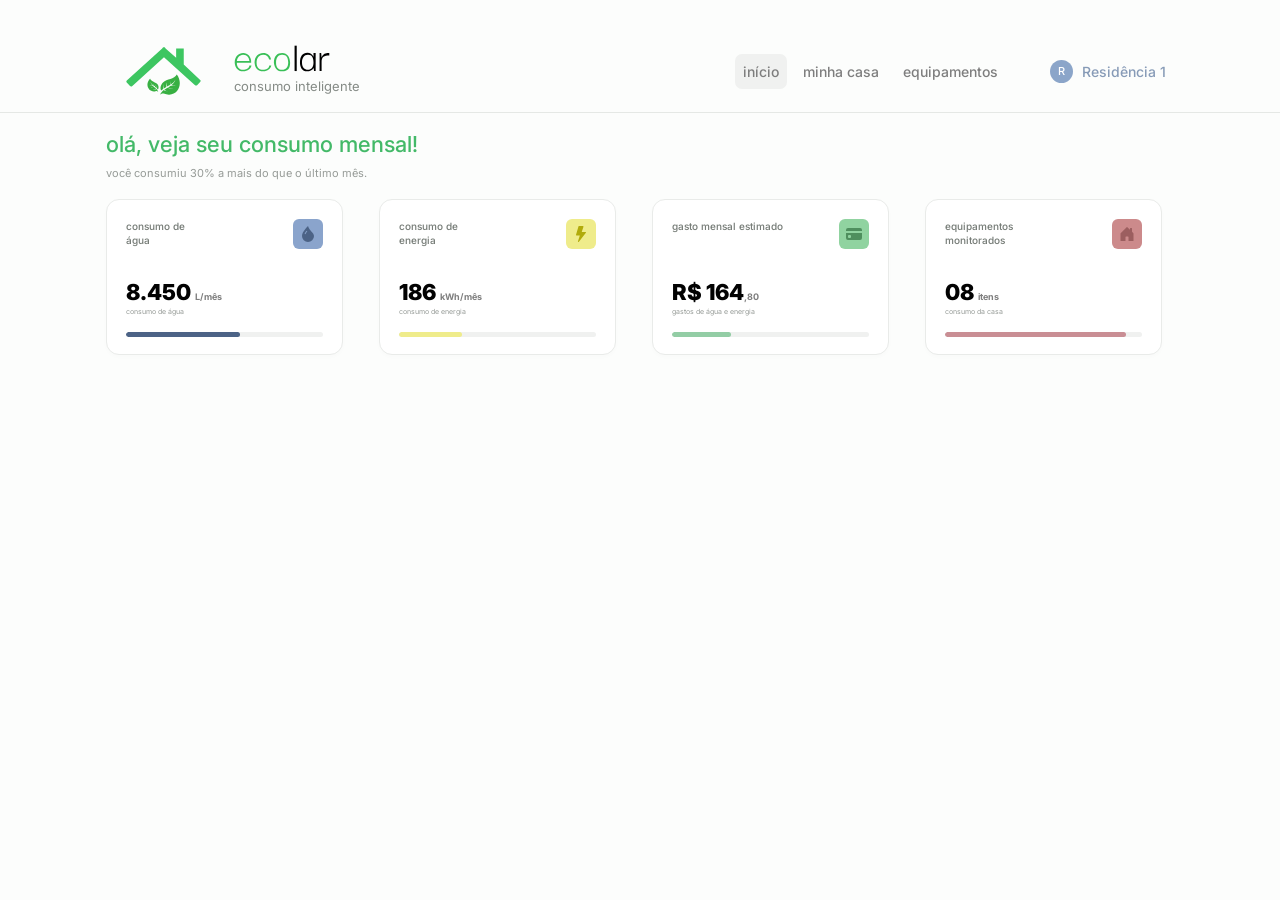
==== ecolar/index.html @ 1b78567c "CSS modificado para ficar mais fiel ao design do figma, ajustei tamanhos de elementos e fontes e tam" ====
<!DOCTYPE html>
<html lang="pt-BR">
<head>
    <meta charset="UTF-8">
    <meta name="viewport" content="width=device-width, initial-scale=1.0">

    <meta name="description"
          content="EcoLar: acompanhe e simule o consumo de água e energia da sua residência.">

    <title>EcoLar | Consumo inteligente</title>

    <!-- Bootstrap -->
    <link href="https://cdn.jsdelivr.net/npm/bootstrap@5.3.8/dist/css/bootstrap.min.css" rel="stylesheet">

    <!-- Fonte Inter -->
    <link rel="preconnect" href="https://fonts.googleapis.com">
    <link rel="preconnect" href="https://fonts.gstatic.com" crossorigin>
    <link href="https://fonts.googleapis.com/css2?family=Inter:ital,opsz,wght@0,14..32,100..900;1,14..32,100..900&display=swap" rel="stylesheet">

    <!-- CSS -->
    <link href="css/style.css" rel="stylesheet">
</head>

<body>

    <header class="site-header">
        <!--Barra de Navegação-->
        <nav class="navbar navbar-expand-lg">
            <div class="container navbar-container">

                <!-- Logo EcoLar -->
                <a class="navbar-brand" href="#inicio"
                   aria-label="EcoLar - página inicial">

                    <img
                        src="img/ecolar-logo-sem-tipagem.svg"
                        alt=""
                        class="logo-simbolo"
                    >

                    <div class="logo-texto">
                        <img
                            src="img/ecolar-logo-apenas-tipagem.svg"
                            alt="EcoLar"
                            class="logo-nome"
                        >

                        <span>consumo inteligente</span>
                    </div>

                </a>

                <!-- Botão do menu para celular -->
                <button
                    class="navbar-toggler"
                    type="button"
                    data-bs-toggle="collapse"
                    data-bs-target="#menuPrincipal"
                    aria-controls="menuPrincipal"
                    aria-expanded="false"
                    aria-label="Abrir ou fechar menu">

                    <span class="navbar-toggler-icon"></span>
                </button>

                <!-- Links de navegação -->
                <div class="collapse navbar-collapse"
                     id="menuPrincipal">

                    <ul class="navbar-nav ms-auto">

                        <li class="nav-item">
                            <a class="nav-link active"
                               aria-current="page"
                               href="#inicio">
                                início
                            </a>
                        </li>

                        <li class="nav-item">
                            <a class="nav-link" href="#casa">
                                minha casa
                            </a>
                        </li>

                        <li class="nav-item">
                            <a class="nav-link" href="#equipamentos">
                                equipamentos
                            </a>
                        </li>

                        <!-- Perfil da residência -->
                        <li class="nav-item perfil-item">
                            <a class="nav-link perfil-residencia"
                               href="#casa">

                                <span class="avatar-residencia">R</span>

                                <span>Residência 1</span>

                            </a>
                        </li>

                    </ul>

                </div>

            </div>
        </nav>

    </header>

    <main id="inicio">
        <!-- RESUMO DO CONSUMO DA RESIDÊNCIA -->
        <section class="dashboard container" id="inicio">

            <!-- Título da seção -->
            <div class="boas-vindas">
                <h1>olá, veja seu consumo mensal!</h1>
                <p>você consumiu 30% a mais do que o último mês.</p>
            </div>

            <!-- Grade dos indicadores -->
            <div class="row indicadores-consumo">

                <!-- 1. Consumo de água -->
                <div class="col-12 col-sm-6 col-lg-3">
                    <div class="card card-consumo h-100">
                        <div class="card-body">

                            <div class="card-cabecalho">
                                <span class="card-titulo">consumo de<br>água</span>
                                <span class="card-icone icone-agua"
                                    aria-hidden="true">
                                    <svg xmlns="http://www.w3.org/2000/svg" width="16" height="16" fill="currentColor" class="bi bi-droplet-fill" viewBox="0 0 16 16">
                                        <path d="M8 16a6 6 0 0 0 6-6c0-1.655-1.122-2.904-2.432-4.362C10.254 4.176 8.75 2.503 8 0c0 0-6 5.686-6 10a6 6 0 0 0 6 6M6.646 4.646l.708.708c-.29.29-1.128 1.311-1.907 2.87l-.894-.448c.82-1.641 1.717-2.753 2.093-3.13"/>
                                    </svg>
                                </span>
                            </div>

                            <div class="card-valor">
                                8.450 <span>L/mês</span>
                            </div>

                            <p class="card-descricao">consumo de água</p>

                            <div class="progress card-progresso"
                                role="progressbar"
                                aria-label="Indicador ilustrativo de consumo de água"
                                aria-valuenow="58"
                                aria-valuemin="0"
                                aria-valuemax="100">
                                <div class="progress-bar barra-agua"
                                    style="width: 58%"></div>
                            </div>

                        </div>
                    </div>
                </div>

                <!-- 2. Consumo de energia -->
                <div class="col-12 col-sm-6 col-lg-3">
                    <div class="card card-consumo h-100">
                        <div class="card-body">

                            <div class="card-cabecalho">
                                <span class="card-titulo">consumo de<br>energia</span>
                                <span class="card-icone icone-energia"aria-hidden="true">
                                    <svg xmlns="http://www.w3.org/2000/svg" width="16" height="16" fill="currentColor" class="bi bi-lightning-fill" viewBox="0 0 16 16">
                                        <path d="M5.52.359A.5.5 0 0 1 6 0h4a.5.5 0 0 1 .474.658L8.694 6H12.5a.5.5 0 0 1 .395.807l-7 9a.5.5 0 0 1-.873-.454L6.823 9.5H3.5a.5.5 0 0 1-.48-.641z"/>
                                    </svg>
                                </span>
                            </div>

                            <div class="card-valor">
                                186 <span>kWh/mês</span>
                            </div>

                            <p class="card-descricao">consumo de energia</p>

                            <div class="progress card-progresso"
                                role="progressbar"
                                aria-label="Indicador ilustrativo de consumo de energia"
                                aria-valuenow="32"
                                aria-valuemin="0"
                                aria-valuemax="100">
                                <div class="progress-bar barra-energia"
                                    style="width: 32%"></div>
                            </div>

                        </div>
                    </div>
                </div>

                <!-- 3. Gasto mensal estimado -->
                <div class="col-12 col-sm-6 col-lg-3">
                    <div class="card card-consumo h-100">
                        <div class="card-body">

                            <div class="card-cabecalho">
                                <span class="card-titulo">gasto mensal estimado</span>
                                <span class="card-icone icone-gastos" aria-hidden="true">
                                    <svg xmlns="http://www.w3.org/2000/svg" width="16" height="16" fill="currentColor" class="bi bi-credit-card-fill" viewBox="0 0 16 16">
                                        <path d="M0 4a2 2 0 0 1 2-2h12a2 2 0 0 1 2 2v1H0zm0 3v5a2 2 0 0 0 2 2h12a2 2 0 0 0 2-2V7zm3 2h1a1 1 0 0 1 1 1v1a1 1 0 0 1-1 1H3a1 1 0 0 1-1-1v-1a1 1 0 0 1 1-1"/>
                                    </svg>
                                </span>
                            </div>

                            <div class="card-valor">
                                R$ 164<span>,80</span>
                            </div>

                            <p class="card-descricao">gastos de água e energia</p>

                            <div class="progress card-progresso"
                                role="progressbar"
                                aria-label="Indicador ilustrativo de gastos"
                                aria-valuenow="30"
                                aria-valuemin="0"
                                aria-valuemax="100">
                                <div class="progress-bar barra-gastos"
                                    style="width: 30%"></div>
                            </div>

                        </div>
                    </div>
                </div>

                <!-- 4. Equipamentos monitorados -->
                <div class="col-12 col-sm-6 col-lg-3">
                    <div class="card card-consumo h-100">
                        <div class="card-body">

                            <div class="card-cabecalho">
                                <span class="card-titulo">
                                    equipamentos<br>monitorados
                                </span>
                                <span class="card-icone icone-equipamentos"aria-hidden="true">
                                    <svg xmlns="http://www.w3.org/2000/svg" width="16" height="16" fill="currentColor" class="bi bi-house-door-fill" viewBox="0 0 16 16">
                                        <path d="M6.5 14.5v-3.505c0-.245.25-.495.5-.495h2c.25 0 .5.25.5.5v3.5a.5.5 0 0 0 .5.5h4a.5.5 0 0 0 .5-.5v-7a.5.5 0 0 0-.146-.354L13 5.793V2.5a.5.5 0 0 0-.5-.5h-1a.5.5 0 0 0-.5.5v1.293L8.354 1.146a.5.5 0 0 0-.708 0l-6 6A.5.5 0 0 0 1.5 7.5v7a.5.5 0 0 0 .5.5h4a.5.5 0 0 0 .5-.5"/>
                                    </svg>
                                </span>
                            </div>

                            <div class="card-valor">
                                08 <span>itens</span>
                            </div>

                            <p class="card-descricao">consumo da casa</p>

                            <div class="progress card-progresso"
                                role="progressbar"
                                aria-label="Indicador ilustrativo de equipamentos"
                                aria-valuenow="92"
                                aria-valuemin="0"
                                aria-valuemax="100">
                                <div class="progress-bar barra-equipamentos"
                                    style="width: 92%"></div>
                            </div>

                        </div>
                    </div>
                </div>

            </div>
        </section>
        <!-- O conteúdo da página será adicionado aqui. -->
        <section id="casa"></section>
        <section id="equipamentos"></section>
       
    </main>
    <!--Comentario Comentado-->
    <!--LULONARIO-->
    <!-- Bootstrap JS: necessário para o menu mobile -->
    <script
        src="https://cdn.jsdelivr.net/npm/bootstrap@5.3.8/dist/js/bootstrap.bundle.min.js">
    </script>

    <script src="script.js"></script>

    
</body>
</html>
---- ecolar/css/style.css ----
/* ===== CONFIGURAÇÕES GERAIS ===== */

* {
    box-sizing: border-box;
}

body {
    margin: 0;
    padding: 0;
    background-color: #fcfdfc;
    color: #222;
    font-family: "Inter", sans-serif;
    margin-top: 30px;
}

/* ===== BARRA DE NAVEGAÇÃO ===== */

.site-header {
    width: 100%;
    background-color: #fcfdfc;
    border-bottom: 1px solid #e5e8e5;
}

.site-header .navbar {
    padding: 0;
}

/* Container mais largo */
.navbar-container {
    width: 100%;
    max-width: 1100px;
    min-height: 82px;
    margin: 0 auto;
    padding: 0 16px;

    display: flex;
    align-items: center;
}

/* ===== LOGO À ESQUERDA ===== */

.site-header .navbar-brand {
    display: flex;
    align-items: center;
    gap: 13px;
    padding: 0;
    margin: 0;
    flex-shrink: 0;
}

.logo-simbolo {
    display: block;
    width: 115px;
    height: 48px;
    object-fit: contain;
}

.logo-texto {
    display: flex;
    flex-direction: column;
    align-items: flex-start;
    gap: 5px;
}

.logo-nome {
    display: block;
    width: 96px;
    height: auto;
}

.logo-texto span {
    color: #858b86;
    font-size: 13px;
    font-weight: 10px;
    white-space: nowrap;
}

/* ===== NAVEGAÇÃO À DIREITA ===== */

.site-header .navbar-collapse {
    flex-grow: 0;
    margin-left: auto;
}

.site-header .navbar-nav {
    display: flex;
    flex-direction: row;
    align-items: center;
    gap: 8px;
}

.site-header .nav-link {
    display: inline-flex;
    align-items: center;

    padding: 7px 11px;
    border-radius: 7px;

    color: #7E7E7E;
    font-size: 14px;
    font-weight: 500;
    white-space: nowrap;

    transition: background-color 0.2s ease,
                color 0.2s ease;
}

.site-header .nav-link:hover {
    color: #35ad60;
    background-color: #f0f6f1;
}

/* Página ativa */

.site-header .nav-link.active {
    color: #7E7E7E;
    background-color: #f0f1f0;
}

/* ===== PERFIL DA RESIDÊNCIA ===== */

.site-header .perfil-item {
    margin-left: 28px;
}

.site-header .perfil-residencia {
    display: inline-flex;
    align-items: center;
    gap: 9px;

    padding: 6px 0;
    color: #879bb7;
    font-size: 14px;
}

.site-header .perfil-residencia:hover {
    background-color: transparent;
    color: #6383ad;
}

.avatar-residencia {
    display: inline-flex;
    align-items: center;
    justify-content: center;

    width: 23px;
    height: 23px;
    flex-shrink: 0;

    border-radius: 50%;
    background-color: #8ba5c9;
    color: white;

    font-size: 11px;
    font-weight: 500;
}

/* ===== BOTÃO MOBILE ===== */

.site-header .navbar-toggler {
    border: 1px solid #e1e6e1;
    border-radius: 7px;
    padding: 5px 8px;
    box-shadow: none;
}

.site-header .navbar-toggler:focus {
    box-shadow: 0 0 0 3px rgba(53, 189, 96, 0.15);
}

/* ===== RESPONSIVIDADE ===== */

@media (max-width: 991.98px) {

    .navbar-container {
        min-height: 76px;
        padding: 0 20px;
    }

    .site-header .navbar-collapse {
        flex-grow: 1;
        width: 100%;
        margin-left: 0;
        padding: 12px 0 16px;
    }

    .site-header .navbar-nav {
        flex-direction: column;
        align-items: stretch;
        gap: 4px;
    }

    .site-header .nav-link {
        display: flex;
        width: 100%;
        padding: 10px 12px;
        font-size: 14px;
    }

    .site-header .perfil-item {
        margin: 8px 0 0;
        padding-top: 8px;
        border-top: 1px solid #e8ebe8;
    }

    .site-header .perfil-residencia {
        gap: 9px;
    }
}

@media (max-width: 400px) {

    .logo-simbolo {
        width: 48px;
        height: 40px;
    }

    .site-header .navbar-brand {
        gap: 8px;
    }

    .logo-nome {
        width: 66px;
    }
}

/* ====== DASHBOARD - RESUMO DO CONSUMO ====== */

.dashboard {
    width: 100%;
    max-width: 1100px;
    margin: 0 auto;
    padding: 16px 16px 24px;
}

.boas-vindas {
    margin-bottom: 18px;
}

.boas-vindas h1 {
    margin: 0 0 5px;
    color: #43b968;
    font-size: 22px;
    font-weight: 500;
    line-height: 1.4;
}

.boas-vindas p {
    margin: 0;
    color: #969b97;
    font-size: 11px;
}

/* ===== GRADE DOS CARDS ======= */

.indicadores-consumo {
    --bs-gutter-x: 24px;
    --bs-gutter-y: 18px;
}

/* Card individual */

.card-consumo {
    width: 95%;
    padding: 5px;
    min-height: 150px;
    border: 1px solid #e9ebe9;
    border-radius: 13px;
    background-color: #fff;
    box-shadow: 0 2px 5px rgba(0, 0, 0, 0.015);
    transition: box-shadow 0.2s ease,
                transform 0.2s ease;
}

.card-consumo:hover {
    transform: translateY(-4px);
    box-shadow: 0 5px 8px 5px rgba(0, 0, 0, 0.3);
}

.card-consumo .card-body {
    display: flex;
    flex-direction: column;
    min-width: 0;
    padding: 14px 14px 12px;
}

/* Título e ícone */

.card-cabecalho {
    display: flex;
    align-items: flex-start;
    justify-content: space-between;
    gap: 6px;
    min-height: 30px;
}

.card-titulo {
    color: #777d78;
    font-size: 10px;
    font-weight: 530;
    line-height: 1.4;
}

/* Ícones dos cards */

.card-icone {
    display: flex;
    flex-shrink: 0;
    align-items: center;
    justify-content: center;
    width: 30px;
    height: 30px;
    border-radius: 6px;
}

.icone-agua {
    background-color: #8AA4CC;
}

.icone-agua svg{
    color: #4C6386;
    width: fit-content;
}

.icone-energia {
    background-color: #EFEC8B;
}

.icone-energia svg {
    color: #B1AB0A;
    width: fit-content;
}

.icone-gastos {
    background-color: #90D3A0;
}

.icone-gastos svg {
    color: #4F8F5E;
    width: fit-content;
}

.icone-equipamentos {
    background-color: #CC8A8B;
}

.icone-equipamentos svg {
    color: #9C5E5F;
    width: fit-content;
}

/* Valores principais */

.card-valor {
    font-family: "Inter", sans-serif;
    margin-top: 30px;
    color: #020202;
    font-size: 22px;
    font-weight: 850;
    line-height: 1.25;
    white-space: nowrap;
}

.card-valor span {
    color: #7E7E7E;
    font-size: 9px;
    font-weight: 700;
}

/* Texto auxiliar */

.card-descricao {
    color: #969b97;
    font-size: 7px;
    line-height: 1.3;
}

/* Barras de progresso */

.card-progresso {
    width: 100%;
    height: 5.5px;
    margin-top: auto;
    overflow: hidden;
    border-radius: 10px;
    background-color: #f0f1f0;
}

.card-progresso .progress-bar {
    border-radius: 10px;
}

.barra-agua {
    background-color: #4C6386;
}

.barra-energia {
    background-color: #EFEC8B;
}

.barra-gastos {
    background-color: #93cda5;
}

.barra-equipamentos {
    background-color: #c98e94;
}

/* === RESPONSIVIDADE ====*/

@media (max-width: 991.98px) {
    .dashboard {
        padding: 20px 24px;
    }

    .indicadores-consumo {
        --bs-gutter-x: 16px;
        --bs-gutter-y: 16px;
    }
}

@media (max-width: 575.98px) {
    .dashboard {
        padding: 20px 18px;
    }

    .boas-vindas h1 {
        font-size: 19px;
    }

    .card-consumo {
        min-height: 125px;
    }
}
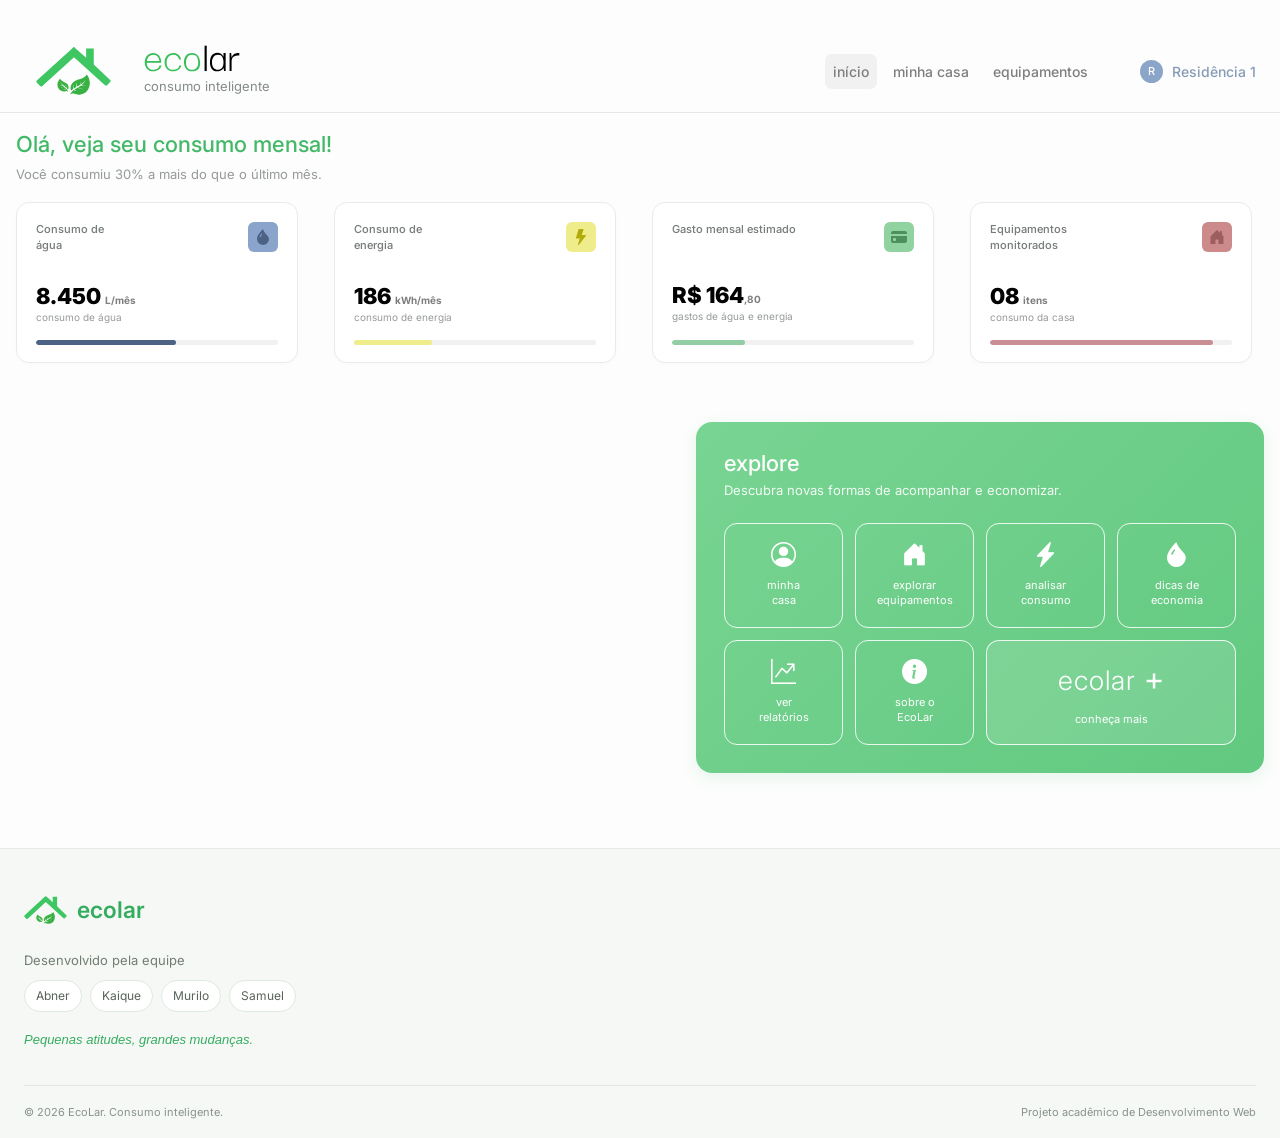
==== commit 876e4ea9: "Modificações nos cards, adição do footer e do card explore+css" ====
--- a/ecolar/index.html
+++ b/ecolar/index.html
@@ -20,6 +20,8 @@
 
     <!-- CSS -->
     <link href="css/style.css" rel="stylesheet">
+    <!--Icones-->
+    <link rel="stylesheet" href="https://cdn.jsdelivr.net/npm/bootstrap-icons@1.11.3/font/bootstrap-icons.min.css">
 </head>
 
 <body>
@@ -30,7 +32,7 @@
             <div class="container navbar-container">
 
                 <!-- Logo EcoLar -->
-                <a class="navbar-brand" href="#inicio"
+                <a class="navbar-brand" href="index.html"
                    aria-label="EcoLar - página inicial">
 
                     <img
@@ -73,7 +75,7 @@
                         <li class="nav-item">
                             <a class="nav-link active"
                                aria-current="page"
-                               href="#inicio">
+                               href="index.html">
                                 início
                             </a>
                         </li>
@@ -117,8 +119,8 @@
 
             <!-- Título da seção -->
             <div class="boas-vindas">
-                <h1>olá, veja seu consumo mensal!</h1>
-                <p>você consumiu 30% a mais do que o último mês.</p>
+                <h1>Olá, veja seu consumo mensal!</h1>
+                <p>Você consumiu 30% a mais do que o último mês.</p>
             </div>
 
             <!-- Grade dos indicadores -->
@@ -130,7 +132,7 @@
                         <div class="card-body">
 
                             <div class="card-cabecalho">
-                                <span class="card-titulo">consumo de<br>água</span>
+                                <span class="card-titulo">Consumo de<br>água</span>
                                 <span class="card-icone icone-agua"
                                     aria-hidden="true">
                                     <svg xmlns="http://www.w3.org/2000/svg" width="16" height="16" fill="currentColor" class="bi bi-droplet-fill" viewBox="0 0 16 16">
@@ -165,7 +167,7 @@
                         <div class="card-body">
 
                             <div class="card-cabecalho">
-                                <span class="card-titulo">consumo de<br>energia</span>
+                                <span class="card-titulo">Consumo de<br>energia</span>
                                 <span class="card-icone icone-energia"aria-hidden="true">
                                     <svg xmlns="http://www.w3.org/2000/svg" width="16" height="16" fill="currentColor" class="bi bi-lightning-fill" viewBox="0 0 16 16">
                                         <path d="M5.52.359A.5.5 0 0 1 6 0h4a.5.5 0 0 1 .474.658L8.694 6H12.5a.5.5 0 0 1 .395.807l-7 9a.5.5 0 0 1-.873-.454L6.823 9.5H3.5a.5.5 0 0 1-.48-.641z"/>
@@ -199,7 +201,7 @@
                         <div class="card-body">
 
                             <div class="card-cabecalho">
-                                <span class="card-titulo">gasto mensal estimado</span>
+                                <span class="card-titulo">Gasto mensal estimado</span>
                                 <span class="card-icone icone-gastos" aria-hidden="true">
                                     <svg xmlns="http://www.w3.org/2000/svg" width="16" height="16" fill="currentColor" class="bi bi-credit-card-fill" viewBox="0 0 16 16">
                                         <path d="M0 4a2 2 0 0 1 2-2h12a2 2 0 0 1 2 2v1H0zm0 3v5a2 2 0 0 0 2 2h12a2 2 0 0 0 2-2V7zm3 2h1a1 1 0 0 1 1 1v1a1 1 0 0 1-1 1H3a1 1 0 0 1-1-1v-1a1 1 0 0 1 1-1"/>
@@ -234,7 +236,7 @@
 
                             <div class="card-cabecalho">
                                 <span class="card-titulo">
-                                    equipamentos<br>monitorados
+                                    Equipamentos<br>monitorados
                                 </span>
                                 <span class="card-icone icone-equipamentos"aria-hidden="true">
                                     <svg xmlns="http://www.w3.org/2000/svg" width="16" height="16" fill="currentColor" class="bi bi-house-door-fill" viewBox="0 0 16 16">
@@ -268,8 +270,97 @@
         <!-- O conteúdo da página será adicionado aqui. -->
         <section id="casa"></section>
         <section id="equipamentos"></section>
-       
+        <!-- PAINEL EXPLORAR -->
+        <section class="secao-explorar container">
+            <div class="painel-explorar">
+
+                <h2>explore</h2>
+                <p class="explorar-descricao">
+                    Descubra novas formas de acompanhar e economizar.
+                </p>
+
+                <div class="explorar-botoes">
+
+                    <a href="minha-casa.html" class="botao-explorar">
+                        <i class="bi bi-person-circle" aria-hidden="true"></i>
+                        <span>minha<br>casa</span>
+                    </a>
+
+                    <a href="equipamentos.html" class="botao-explorar">
+                        <i class="bi bi-house-door-fill" aria-hidden="true"></i>
+                        <span>explorar<br>equipamentos</span>
+                    </a>
+
+                    <a href="consumo.html" class="botao-explorar">
+                        <i class="bi bi-lightning-charge-fill" aria-hidden="true"></i>
+                        <span>analisar<br>consumo</span>
+                    </a>
+
+                    <a href="economia.html" class="botao-explorar">
+                        <i class="bi bi-droplet-fill" aria-hidden="true"></i>
+                        <span>dicas de<br>economia</span>
+                    </a>
+
+                    <a href="relatorios.html" class="botao-explorar">
+                        <i class="bi bi-graph-up-arrow" aria-hidden="true"></i>
+                        <span>ver<br>relatórios</span>
+                    </a>
+
+                    <a href="sobre.html" class="botao-explorar">
+                        <i class="bi bi-info-circle-fill" aria-hidden="true"></i>
+                        <span>sobre o<br>EcoLar</span>
+                    </a>
+
+                    <a href="contato.html" class="botao-explorar botao-explorar-destaque">
+                        <span class="explorar-marca">ecolar <strong>+</strong></span>
+                        <span>conheça mais</span>
+                    </a>
+
+                </div>
+            </div>
+        </section>
+
     </main>
+            
+
+    <!-- RODAPÉ -->
+    <footer class="rodape">
+
+        <div class="rodape-container">
+
+            <!-- Integrantes à esquerda -->
+            <div class="rodape-equipe">
+                <a href="index.html" class="rodape-marca">
+                    <img src="img/ecolar-logo-sem-tipagem.svg"
+                        alt=""
+                        class="rodape-logo">
+                    <span>ecolar</span>
+                </a>
+
+                <p class="rodape-subtitulo">Desenvolvido pela equipe</p>
+
+                <ul class="lista-integrantes">
+                    <li>Abner</li>
+                    <li>Kaique</li>
+                    <li>Murilo</li>
+                    <li>Samuel</li>
+                </ul>
+
+                <p class="rodape-mensagem">
+                    Pequenas atitudes, grandes mudanças.
+                </p>
+            </div>
+
+
+        </div>
+
+        <div class="rodape-final">
+            <p>&copy; 2026 EcoLar. Consumo inteligente.</p>
+            <p>Projeto acadêmico de Desenvolvimento Web</p>
+        </div>
+
+    </footer>
+
     <!--Comentario Comentado-->
     <!--LULONARIO-->
     <!-- Bootstrap JS: necessário para o menu mobile -->
--- a/ecolar/css/style.css
+++ b/ecolar/css/style.css
@@ -29,11 +29,10 @@
 /* Container mais largo */
 .navbar-container {
     width: 100%;
-    max-width: 1100px;
+    max-width: 1500px;
     min-height: 82px;
     margin: 0 auto;
     padding: 0 16px;
-
     display: flex;
     align-items: center;
 }
@@ -229,7 +228,7 @@
 
 .dashboard {
     width: 100%;
-    max-width: 1100px;
+    max-width: 1500px;
     margin: 0 auto;
     padding: 16px 16px 24px;
 }
@@ -249,7 +248,7 @@
 .boas-vindas p {
     margin: 0;
     color: #969b97;
-    font-size: 11px;
+    font-size: 13px;
 }
 
 /* ===== GRADE DOS CARDS ======= */
@@ -262,7 +261,7 @@
 /* Card individual */
 
 .card-consumo {
-    width: 95%;
+    width: 96%;
     padding: 5px;
     min-height: 150px;
     border: 1px solid #e9ebe9;
@@ -297,7 +296,7 @@
 
 .card-titulo {
     color: #777d78;
-    font-size: 10px;
+    font-size: 11px;
     font-weight: 530;
     line-height: 1.4;
 }
@@ -364,7 +363,7 @@
 
 .card-valor span {
     color: #7E7E7E;
-    font-size: 9px;
+    font-size: 10px;
     font-weight: 700;
 }
 
@@ -372,7 +371,7 @@
 
 .card-descricao {
     color: #969b97;
-    font-size: 7px;
+    font-size: 10px;
     line-height: 1.3;
 }
 
@@ -432,4 +431,259 @@
     .card-consumo {
         min-height: 125px;
     }
-}+}
+
+/* ======== PAINEL EXPLORAR - ECO LAR ========== */
+
+.secao-explorar {
+    width: 100%;
+    max-width: 600px;
+    margin: 35px auto 0;
+    padding: 0 16px;
+    display: flex;
+    justify-content: flex-end;
+    margin: 35px 0 0 auto; 
+}
+
+.painel-explorar {
+    width: 100%;
+    padding: 28px;
+    border-radius: 16px;
+    background: linear-gradient(135deg, #78d492, #62c980);
+    color: #fff;
+    box-shadow: 0 5px 16px rgba(53, 173, 96, 0.10);
+}
+
+.painel-explorar h2 {
+    margin: 0 0 5px;
+    font-size: 22px;
+    font-weight: 500;
+}
+
+.explorar-descricao {
+    margin-bottom: 22px;
+    color: rgba(255, 255, 255, 0.90);
+    font-size: 13px;
+}
+
+.explorar-botoes {
+    display: grid;
+    grid-template-columns: repeat(4, minmax(0, 1fr));
+    gap: 12px;
+}
+
+.botao-explorar {
+    display: flex;
+    min-height: 105px;
+    flex-direction: column;
+    align-items: center;
+    justify-content: center;
+    gap: 10px;
+
+    padding: 12px 8px;
+    border: 1px solid rgba(255, 255, 255, 0.85);
+    border-radius: 13px;
+
+    color: #fff;
+    text-align: center;
+    text-decoration: none;
+
+    transition: background-color 0.2s ease,
+                transform 0.2s ease,
+                box-shadow 0.2s ease;
+}
+
+.botao-explorar i {
+    font-size: 25px;
+    line-height: 1;
+}
+
+.botao-explorar span {
+    font-size: 11px;
+    line-height: 1.4;
+}
+
+.botao-explorar:hover {
+    color: #fff;
+    background-color: rgba(255, 255, 255, 0.19);
+    transform: translateY(-3px);
+    box-shadow: 0 4px 10px rgba(30, 100, 50, 0.10);
+}
+
+.botao-explorar:focus-visible {
+    outline: 3px solid #fff;
+    outline-offset: 3px;
+}
+
+/* Atalho maior para conhecer o projeto */
+
+.botao-explorar-destaque {
+    grid-column: span 2;
+    background-color: rgba(255, 255, 255, 0.12);
+}
+
+.explorar-marca {
+    font-size: 27px !important;
+    font-weight: 300;
+    letter-spacing: 1px;
+}
+
+.explorar-marca strong {
+    font-size: 32px;
+    font-weight: 400;
+}
+
+/* =========== RODAPÉ - ECO LAR ================ */
+
+.rodape {
+    margin-top: 75px;
+    padding: 42px 24px 0;
+    background-color: #f5f8f5;
+    border-top: 1px solid #e5ebe5;
+    color: #59635b;
+}
+
+.rodape-container {
+    display: flex;
+    justify-content: space-between;
+    align-items: flex-start;
+    gap: 50px;
+
+    width: 100%;
+    max-width: 1500px;
+    margin: 0 auto;
+    padding-bottom: 35px;
+}
+
+/* Equipe à esquerda */
+
+.rodape-equipe {
+    max-width: 350px;
+}
+
+.rodape-marca {
+    display: inline-flex;
+    align-items: center;
+    gap: 10px;
+
+    color: #35ad60;
+    font-size: 23px;
+    font-weight: 600;
+    text-decoration: none;
+}
+
+.rodape-logo {
+    width: 43px;
+    height: 38px;
+    object-fit: contain;
+}
+
+.rodape-subtitulo {
+    margin: 16px 0 10px;
+    color: #737d74;
+    font-size: 13px;
+}
+
+.lista-integrantes {
+    display: flex;
+    flex-wrap: wrap;
+    gap: 8px;
+
+    margin: 0;
+    padding: 0;
+    list-style: none;
+}
+
+.lista-integrantes li {
+    padding: 6px 11px;
+    border: 1px solid #e0e9e0;
+    border-radius: 20px;
+    background-color: #fff;
+    color: #59635b;
+    font-size: 12px;
+}
+
+.rodape-mensagem {
+    margin: 18px 0 0;
+    color: #35ad60;
+    font-size: 13px;
+    font-style: italic;
+}
+
+/* Faixa inferior */
+
+.rodape-final {
+    display: flex;
+    justify-content: space-between;
+    align-items: center;
+    gap: 15px;
+
+    width: 100%;
+    max-width: 1500px;
+    margin: 0 auto;
+    padding: 18px 0;
+
+    border-top: 1px solid #e1e8e1;
+}
+
+.rodape-final p {
+    margin: 0;
+    color: #8a938b;
+    font-size: 11px;
+}
+
+/* ===== RESPONSIVIDADE ========= */
+
+@media (max-width: 767.98px) {
+    .secao-explorar {
+        padding: 0 18px;
+    }
+
+    .painel-explorar {
+        padding: 22px 16px;
+    }
+
+    .explorar-botoes {
+        grid-template-columns: repeat(2, minmax(0, 1fr));
+        gap: 10px;
+    }
+
+    .botao-explorar {
+        min-height: 100px;
+    }
+
+    .rodape {
+        margin-top: 45px;
+        padding: 32px 22px 0;
+    }
+
+    .rodape-container {
+        flex-direction: column;
+        gap: 35px;
+    }
+
+    .rodape-navegacao {
+        width: 100%;
+    }
+
+    .rodape-navegacao ul {
+        grid-template-columns: repeat(2, minmax(0, 1fr));
+        gap: 14px;
+    }
+
+    .rodape-final {
+        flex-direction: column;
+        align-items: flex-start;
+        gap: 8px;
+    }
+}
+
+@media (max-width: 380px) {
+    .painel-explorar {
+        padding: 18px 12px;
+    }
+
+    .rodape-navegacao ul {
+        grid-template-columns: 1fr;
+    }
+}
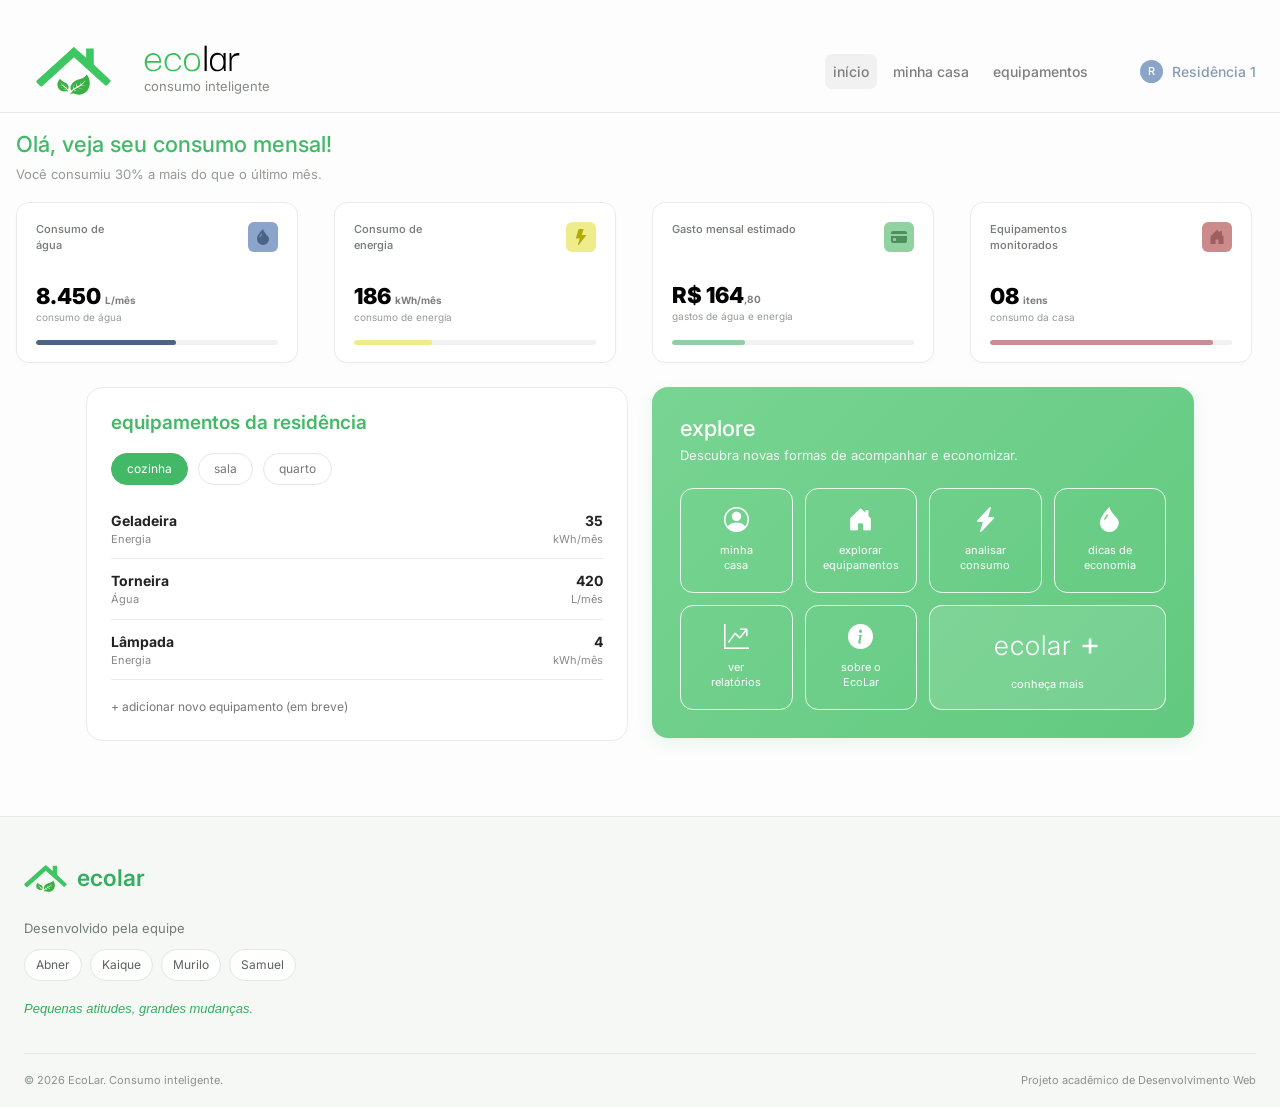
==== commit 3725ef50: "adicionado equipamentos da residencia" ====
--- a/ecolar/index.html
+++ b/ecolar/index.html
@@ -115,7 +115,7 @@
 
     <main id="inicio">
         <!-- RESUMO DO CONSUMO DA RESIDÊNCIA -->
-        <section class="dashboard container" id="inicio">
+        <section class="dashboard container">
 
             <!-- Título da seção -->
             <div class="boas-vindas">
@@ -269,9 +269,78 @@
         </section>
         <!-- O conteúdo da página será adicionado aqui. -->
         <section id="casa"></section>
-        <section id="equipamentos"></section>
+        
+<!-- PARTE INFERIOR DA HOME -->
+<div class="container home-secoes">
+
+    <div class="row g-4 align-items-stretch">
+
+        <!-- COLUNA ESQUERDA -->
+        <div class="col-12 col-lg-6">
+
+            <section class="painel-equipamentos h-100" id="equipamentos">
+
+                <h2>equipamentos da residência</h2>
+
+                <div class="filtros-equipamentos">
+                    <span class="filtro ativo">cozinha</span>
+                    <span class="filtro">sala</span>
+                    <span class="filtro">quarto</span>
+                </div>
+
+                <ul class="lista-equipamentos">
+
+                    <li class="equipamento">
+                        <div class="equipamento-info">
+                            <strong>Geladeira</strong>
+                            <small>Energia</small>
+                        </div>
+
+                        <div class="equipamento-valor">
+                            <strong>35</strong>
+                            <small>kWh/mês</small>
+                        </div>
+                    </li>
+
+                    <li class="equipamento">
+                        <div class="equipamento-info">
+                            <strong>Torneira</strong>
+                            <small>Água</small>
+                        </div>
+
+                        <div class="equipamento-valor">
+                            <strong>420</strong>
+                            <small>L/mês</small>
+                        </div>
+                    </li>
+
+                    <li class="equipamento">
+                        <div class="equipamento-info">
+                            <strong>Lâmpada</strong>
+                            <small>Energia</small>
+                        </div>
+
+                        <div class="equipamento-valor">
+                            <strong>4</strong>
+                            <small>kWh/mês</small>
+                        </div>
+                    </li>
+
+                </ul>
+
+                <p class="adicionar-equipamento">
+                    + adicionar novo equipamento (em breve)
+                </p>
+
+            </section>
+
+        </div>
+
+        <!-- COLUNA DIREITA -->
+        <div class="col-12 col-lg-6">
+
         <!-- PAINEL EXPLORAR -->
-        <section class="secao-explorar container">
+        <section class="secao-explorar h-100">
             <div class="painel-explorar">
 
                 <h2>explore</h2>
@@ -319,7 +388,11 @@
                 </div>
             </div>
         </section>
-
+        </div> <!-- fim da coluna direita -->
+
+    </div> <!-- fim da row -->
+
+</div> <!-- fim do container home-secoes -->
     </main>
             
 
@@ -361,8 +434,7 @@
 
     </footer>
 
-    <!--Comentario Comentado-->
-    <!--LULONARIO-->
+
     <!-- Bootstrap JS: necessário para o menu mobile -->
     <script
         src="https://cdn.jsdelivr.net/npm/bootstrap@5.3.8/dist/js/bootstrap.bundle.min.js">
--- a/ecolar/css/style.css
+++ b/ecolar/css/style.css
@@ -433,16 +433,98 @@
     }
 }
 
+
+/* ===== PAINÉIS INFERIORES DA HOME ===== */
+
+.home-secoes {
+    padding: 0 16px;
+    margin: 0 auto 35px;
+}
+
+/* Painel de equipamentos */
+
+.painel-equipamentos {
+    background-color: #ffffff;
+    border: 1px solid #e9ebe9;
+    border-radius: 16px;
+    padding: 24px;
+}
+
+.painel-equipamentos h2 {
+    color: #43b968;
+    font-size: 19px;
+    font-weight: 600;
+    margin-bottom: 18px;
+}
+
+/* Filtros de cômodos */
+
+.filtros-equipamentos {
+    display: flex;
+    gap: 10px;
+    margin-bottom: 14px;
+}
+
+.filtro {
+    padding: 6px 15px;
+    border: 1px solid #e5e8e5;
+    border-radius: 20px;
+    font-size: 12px;
+    color: #777;
+}
+
+.filtro.ativo {
+    background-color: #43b968;
+    color: white;
+    border-color: #43b968;
+}
+
+/* Lista dos equipamentos */
+
+.lista-equipamentos {
+    list-style: none;
+    margin: 0;
+    padding: 0;
+}
+
+.equipamento {
+    display: flex;
+    justify-content: space-between;
+    align-items: center;
+    padding: 11px 0;
+    border-bottom: 1px solid #e9ebe9;
+}
+
+.equipamento-info strong,
+.equipamento-valor strong {
+    display: block;
+    font-size: 14px;
+    color: #222;
+}
+
+.equipamento-info small,
+.equipamento-valor small {
+    display: block;
+    font-size: 11px;
+    color: #888;
+}
+
+.equipamento-valor {
+    text-align: right;
+}
+
+.adicionar-equipamento {
+    margin: 18px 0 0;
+    color: #777;
+    font-size: 12px;
+}
+
 /* ======== PAINEL EXPLORAR - ECO LAR ========== */
 
 .secao-explorar {
     width: 100%;
-    max-width: 600px;
-    margin: 35px auto 0;
-    padding: 0 16px;
-    display: flex;
-    justify-content: flex-end;
-    margin: 35px 0 0 auto; 
+    margin: 0;
+    padding: 0;
 }
 
 .painel-explorar {
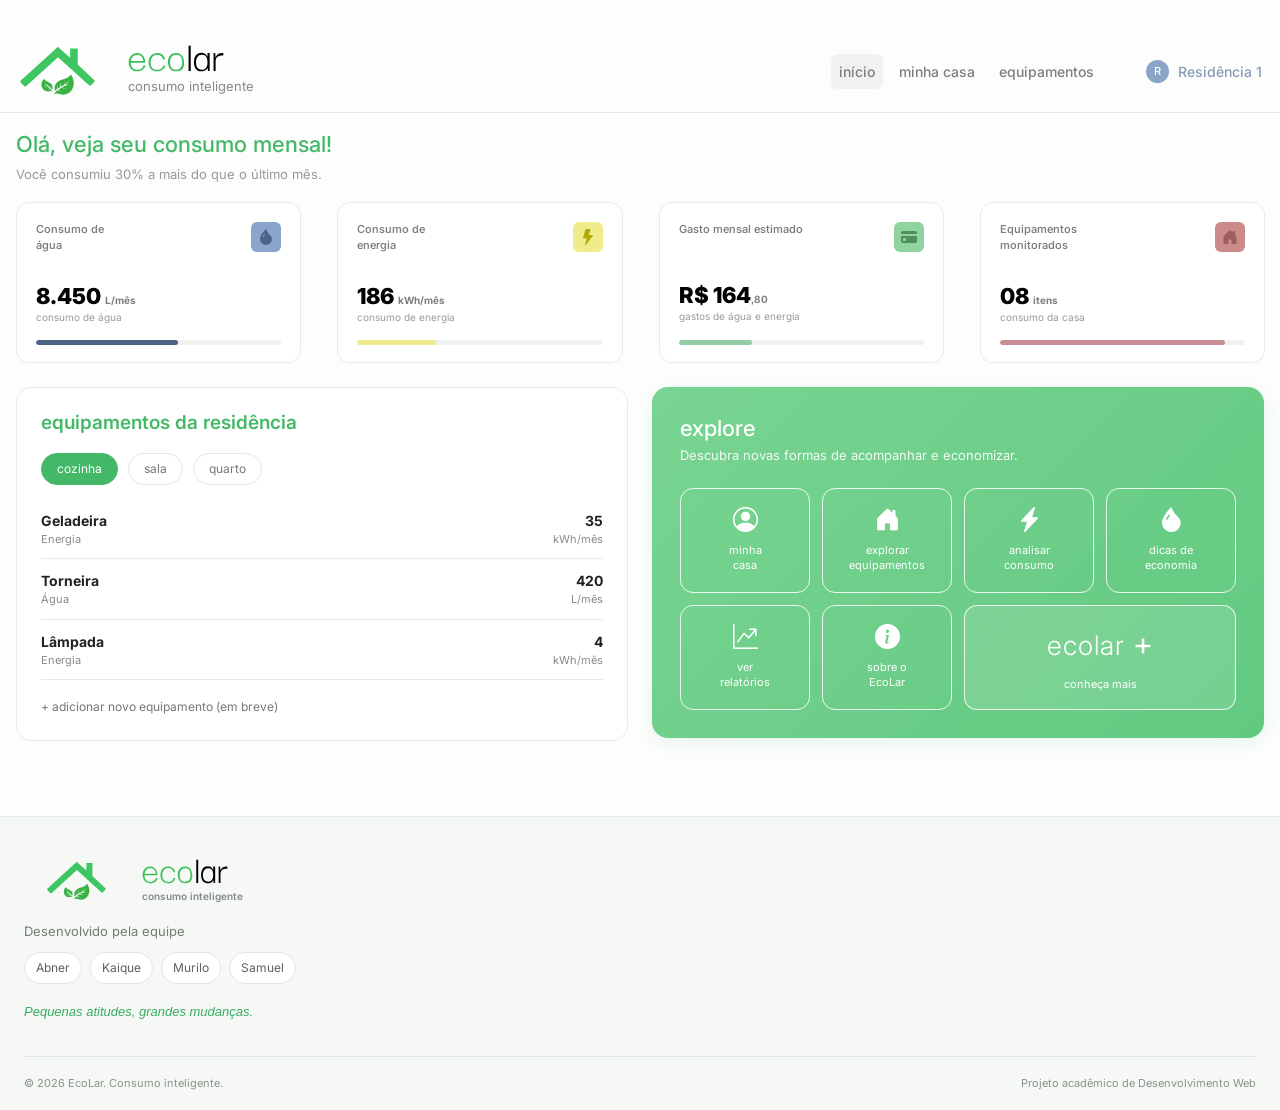
==== commit 91eaf548: "Alterações na identação do html, alteração no footer com a logo ecolar +o css" ====
--- a/ecolar/index.html
+++ b/ecolar/index.html
@@ -1,4 +1,3 @@
-
 <!DOCTYPE html>
 <html lang="pt-BR">
 <head>
@@ -267,132 +266,130 @@
 
             </div>
         </section>
-        <!-- O conteúdo da página será adicionado aqui. -->
-        <section id="casa"></section>
         
-<!-- PARTE INFERIOR DA HOME -->
-<div class="container home-secoes">
-
-    <div class="row g-4 align-items-stretch">
-
-        <!-- COLUNA ESQUERDA -->
-        <div class="col-12 col-lg-6">
-
-            <section class="painel-equipamentos h-100" id="equipamentos">
-
-                <h2>equipamentos da residência</h2>
-
-                <div class="filtros-equipamentos">
-                    <span class="filtro ativo">cozinha</span>
-                    <span class="filtro">sala</span>
-                    <span class="filtro">quarto</span>
-                </div>
-
-                <ul class="lista-equipamentos">
-
-                    <li class="equipamento">
-                        <div class="equipamento-info">
-                            <strong>Geladeira</strong>
-                            <small>Energia</small>
-                        </div>
-
-                        <div class="equipamento-valor">
-                            <strong>35</strong>
-                            <small>kWh/mês</small>
-                        </div>
-                    </li>
-
-                    <li class="equipamento">
-                        <div class="equipamento-info">
-                            <strong>Torneira</strong>
-                            <small>Água</small>
-                        </div>
-
-                        <div class="equipamento-valor">
-                            <strong>420</strong>
-                            <small>L/mês</small>
-                        </div>
-                    </li>
-
-                    <li class="equipamento">
-                        <div class="equipamento-info">
-                            <strong>Lâmpada</strong>
-                            <small>Energia</small>
-                        </div>
-
-                        <div class="equipamento-valor">
-                            <strong>4</strong>
-                            <small>kWh/mês</small>
-                        </div>
-                    </li>
-
-                </ul>
-
-                <p class="adicionar-equipamento">
-                    + adicionar novo equipamento (em breve)
-                </p>
-
-            </section>
-
-        </div>
-
-        <!-- COLUNA DIREITA -->
-        <div class="col-12 col-lg-6">
-
-        <!-- PAINEL EXPLORAR -->
-        <section class="secao-explorar h-100">
-            <div class="painel-explorar">
-
-                <h2>explore</h2>
-                <p class="explorar-descricao">
-                    Descubra novas formas de acompanhar e economizar.
-                </p>
-
-                <div class="explorar-botoes">
-
-                    <a href="minha-casa.html" class="botao-explorar">
-                        <i class="bi bi-person-circle" aria-hidden="true"></i>
-                        <span>minha<br>casa</span>
-                    </a>
-
-                    <a href="equipamentos.html" class="botao-explorar">
-                        <i class="bi bi-house-door-fill" aria-hidden="true"></i>
-                        <span>explorar<br>equipamentos</span>
-                    </a>
-
-                    <a href="consumo.html" class="botao-explorar">
-                        <i class="bi bi-lightning-charge-fill" aria-hidden="true"></i>
-                        <span>analisar<br>consumo</span>
-                    </a>
-
-                    <a href="economia.html" class="botao-explorar">
-                        <i class="bi bi-droplet-fill" aria-hidden="true"></i>
-                        <span>dicas de<br>economia</span>
-                    </a>
-
-                    <a href="relatorios.html" class="botao-explorar">
-                        <i class="bi bi-graph-up-arrow" aria-hidden="true"></i>
-                        <span>ver<br>relatórios</span>
-                    </a>
-
-                    <a href="sobre.html" class="botao-explorar">
-                        <i class="bi bi-info-circle-fill" aria-hidden="true"></i>
-                        <span>sobre o<br>EcoLar</span>
-                    </a>
-
-                    <a href="contato.html" class="botao-explorar botao-explorar-destaque">
-                        <span class="explorar-marca">ecolar <strong>+</strong></span>
-                        <span>conheça mais</span>
-                    </a>
-
-                </div>
-            </div>
-        </section>
-        </div> <!-- fim da coluna direita -->
-
-    </div> <!-- fim da row -->
-
-</div> <!-- fim do container home-secoes -->
+        <!-- PARTE INFERIOR DA HOME -->
+        <div class="container home-secoes">
+
+            <div class="row g-4 align-items-stretch">
+
+                <!-- COLUNA ESQUERDA -->
+                <div class="col-12 col-lg-6">
+
+                    <section class="painel-equipamentos h-100" id="equipamentos">
+
+                        <h2>equipamentos da residência</h2>
+
+                        <div class="filtros-equipamentos">
+                            <span class="filtro ativo">cozinha</span>
+                            <span class="filtro">sala</span>
+                            <span class="filtro">quarto</span>
+                        </div>
+
+                        <ul class="lista-equipamentos">
+
+                            <li class="equipamento">
+                                <div class="equipamento-info">
+                                    <strong>Geladeira</strong>
+                                    <small>Energia</small>
+                                </div>
+
+                                <div class="equipamento-valor">
+                                    <strong>35</strong>
+                                    <small>kWh/mês</small>
+                                </div>
+                            </li>
+
+                            <li class="equipamento">
+                                <div class="equipamento-info">
+                                    <strong>Torneira</strong>
+                                    <small>Água</small>
+                                </div>
+
+                                <div class="equipamento-valor">
+                                    <strong>420</strong>
+                                    <small>L/mês</small>
+                                </div>
+                            </li>
+
+                            <li class="equipamento">
+                                <div class="equipamento-info">
+                                    <strong>Lâmpada</strong>
+                                    <small>Energia</small>
+                                </div>
+
+                                <div class="equipamento-valor">
+                                    <strong>4</strong>
+                                    <small>kWh/mês</small>
+                                </div>
+                            </li>
+
+                        </ul>
+
+                        <p class="adicionar-equipamento">
+                            + adicionar novo equipamento (em breve)
+                        </p>
+
+                    </section>
+
+                </div>
+
+                <!-- COLUNA DIREITA -->
+                <div class="col-12 col-lg-6">
+
+                <!-- PAINEL EXPLORAR -->
+                <section class="secao-explorar h-100">
+                    <div class="painel-explorar">
+
+                        <h2>explore</h2>
+                        <p class="explorar-descricao">
+                            Descubra novas formas de acompanhar e economizar.
+                        </p>
+
+                        <div class="explorar-botoes">
+
+                            <a href="minha-casa.html" class="botao-explorar">
+                                <i class="bi bi-person-circle" aria-hidden="true"></i>
+                                <span>minha<br>casa</span>
+                            </a>
+
+                            <a href="equipamentos.html" class="botao-explorar">
+                                <i class="bi bi-house-door-fill" aria-hidden="true"></i>
+                                <span>explorar<br>equipamentos</span>
+                            </a>
+
+                            <a href="consumo.html" class="botao-explorar">
+                                <i class="bi bi-lightning-charge-fill" aria-hidden="true"></i>
+                                <span>analisar<br>consumo</span>
+                            </a>
+
+                            <a href="economia.html" class="botao-explorar">
+                                <i class="bi bi-droplet-fill" aria-hidden="true"></i>
+                                <span>dicas de<br>economia</span>
+                            </a>
+
+                            <a href="relatorios.html" class="botao-explorar">
+                                <i class="bi bi-graph-up-arrow" aria-hidden="true"></i>
+                                <span>ver<br>relatórios</span>
+                            </a>
+
+                            <a href="sobre.html" class="botao-explorar">
+                                <i class="bi bi-info-circle-fill" aria-hidden="true"></i>
+                                <span>sobre o<br>EcoLar</span>
+                            </a>
+
+                            <a href="contato.html" class="botao-explorar botao-explorar-destaque">
+                                <span class="explorar-marca">ecolar <strong>+</strong></span>
+                                <span>conheça mais</span>
+                            </a>
+
+                        </div>
+                    </div>
+                </section>
+                </div> <!-- fim da coluna direita -->
+
+            </div> <!-- fim da row -->
+
+        </div> <!-- fim do container home-secoes -->
     </main>
             
 
@@ -407,7 +404,8 @@
                     <img src="img/ecolar-logo-sem-tipagem.svg"
                         alt=""
                         class="rodape-logo">
-                    <span>ecolar</span>
+                    <img src="img/ecolar-logo-apenas-tipagem.svg" alt= "ecolar-logo" class="rodape-logo-texto">
+                    <span class="rodape-span">consumo inteligente</span>
                 </a>
 
                 <p class="rodape-subtitulo">Desenvolvido pela equipe</p>
--- a/ecolar/css/style.css
+++ b/ecolar/css/style.css
@@ -32,7 +32,7 @@
     max-width: 1500px;
     min-height: 82px;
     margin: 0 auto;
-    padding: 0 16px;
+    padding: 0 10px 0 0;
     display: flex;
     align-items: center;
 }
@@ -174,7 +174,8 @@
 
     .navbar-container {
         min-height: 76px;
-        padding: 0 20px;
+        padding: 0;
+        padding-right: 20px;
     }
 
     .site-header .navbar-collapse {
@@ -230,7 +231,7 @@
     width: 100%;
     max-width: 1500px;
     margin: 0 auto;
-    padding: 16px 16px 24px;
+    padding: 16px 3px 24px 16px;
 }
 
 .boas-vindas {
@@ -410,7 +411,7 @@
 
 @media (max-width: 991.98px) {
     .dashboard {
-        padding: 20px 24px;
+        padding: 20px 0px 20px 16px;
     }
 
     .indicadores-consumo {
@@ -421,7 +422,7 @@
 
 @media (max-width: 575.98px) {
     .dashboard {
-        padding: 20px 18px;
+        padding: 20px 0px 20px 18px;
     }
 
     .boas-vindas h1 {
@@ -437,6 +438,8 @@
 /* ===== PAINÉIS INFERIORES DA HOME ===== */
 
 .home-secoes {
+    width: 100%;
+    max-width: 1500px;
     padding: 0 16px;
     margin: 0 auto 35px;
 }
@@ -477,6 +480,11 @@
     background-color: #43b968;
     color: white;
     border-color: #43b968;
+}
+.filtro:hover{
+    background-color: #52bb73c5;
+    color: white;
+    border-color: #52bb74;
 }
 
 /* Lista dos equipamentos */
@@ -644,9 +652,12 @@
 }
 
 .rodape-marca {
-    display: inline-flex;
-    align-items: center;
-    gap: 10px;
+    display: inline-grid;
+    grid-template-columns: auto auto;
+    grid-template-rows: auto auto;
+    align-items: center;
+    column-gap: 13px;
+    row-gap: 5px;
 
     color: #35ad60;
     font-size: 23px;
@@ -655,9 +666,27 @@
 }
 
 .rodape-logo {
-    width: 43px;
+    grid-column: 1;
+    grid-row: 1 / 3;
+    display: block;
+    width: 105px;
     height: 38px;
     object-fit: contain;
+}
+.rodape-logo-texto {
+    grid-column: 2;
+    grid-row: 1;
+    display: block;
+    width: 86px;
+    height: auto;
+    object-fit: contain;
+}
+.rodape-span {
+    grid-column: 2;
+    grid-row: 2;
+    color: #858b86;
+    font-size: 10px;
+    white-space: nowrap;
 }
 
 .rodape-subtitulo {
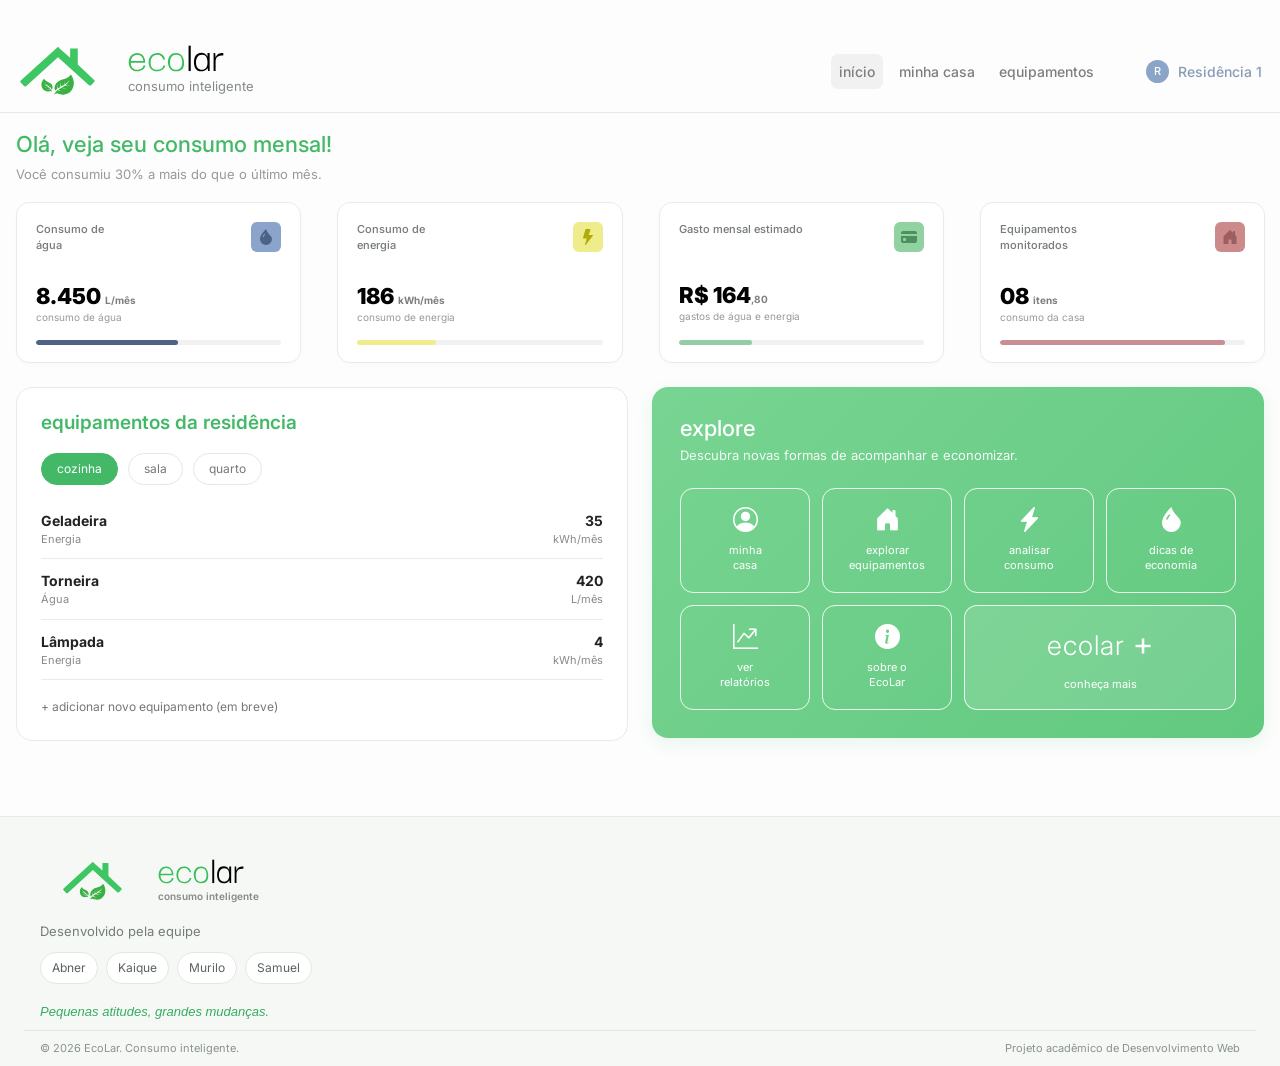
==== commit 24e3d1d8: "Adicionando novos arquivos no projeto" ====
--- a/ecolar/index.html
+++ b/ecolar/index.html
@@ -80,13 +80,13 @@
                         </li>
 
                         <li class="nav-item">
-                            <a class="nav-link" href="#casa">
+                            <a class="nav-link" href="casa.html">
                                 minha casa
                             </a>
                         </li>
 
                         <li class="nav-item">
-                            <a class="nav-link" href="#equipamentos">
+                            <a class="nav-link" href="equipamentos.html">
                                 equipamentos
                             </a>
                         </li>
@@ -94,7 +94,7 @@
                         <!-- Perfil da residência -->
                         <li class="nav-item perfil-item">
                             <a class="nav-link perfil-residencia"
-                               href="#casa">
+                               href="casa.html">
 
                                 <span class="avatar-residencia">R</span>
 
@@ -347,7 +347,7 @@
 
                         <div class="explorar-botoes">
 
-                            <a href="minha-casa.html" class="botao-explorar">
+                            <a href="casa.html" class="botao-explorar">
                                 <i class="bi bi-person-circle" aria-hidden="true"></i>
                                 <span>minha<br>casa</span>
                             </a>
@@ -357,17 +357,17 @@
                                 <span>explorar<br>equipamentos</span>
                             </a>
 
-                            <a href="consumo.html" class="botao-explorar">
+                            <a href="impacto.html" class="botao-explorar">
                                 <i class="bi bi-lightning-charge-fill" aria-hidden="true"></i>
                                 <span>analisar<br>consumo</span>
                             </a>
 
-                            <a href="economia.html" class="botao-explorar">
+                            <a href="noticias.html" class="botao-explorar">
                                 <i class="bi bi-droplet-fill" aria-hidden="true"></i>
                                 <span>dicas de<br>economia</span>
                             </a>
 
-                            <a href="relatorios.html" class="botao-explorar">
+                            <a href="impacto.html" class="botao-explorar">
                                 <i class="bi bi-graph-up-arrow" aria-hidden="true"></i>
                                 <span>ver<br>relatórios</span>
                             </a>
@@ -438,7 +438,7 @@
         src="https://cdn.jsdelivr.net/npm/bootstrap@5.3.8/dist/js/bootstrap.bundle.min.js">
     </script>
 
-    <script src="script.js"></script>
+    <script src="js/script.js"></script>
 
     
 </body>
--- a/ecolar/css/style.css
+++ b/ecolar/css/style.css
@@ -1,800 +1,2230 @@
-
-/* ===== CONFIGURAÇÕES GERAIS ===== */
-
-* {
-    box-sizing: border-box;
-}
-
-body {
-    margin: 0;
-    padding: 0;
-    background-color: #fcfdfc;
-    color: #222;
-    font-family: "Inter", sans-serif;
-    margin-top: 30px;
-}
-
-/* ===== BARRA DE NAVEGAÇÃO ===== */
-
-.site-header {
-    width: 100%;
-    background-color: #fcfdfc;
-    border-bottom: 1px solid #e5e8e5;
-}
-
-.site-header .navbar {
-    padding: 0;
-}
-
-/* Container mais largo */
-.navbar-container {
-    width: 100%;
-    max-width: 1500px;
-    min-height: 82px;
-    margin: 0 auto;
-    padding: 0 10px 0 0;
-    display: flex;
-    align-items: center;
-}
-
-/* ===== LOGO À ESQUERDA ===== */
-
-.site-header .navbar-brand {
-    display: flex;
-    align-items: center;
-    gap: 13px;
-    padding: 0;
-    margin: 0;
-    flex-shrink: 0;
-}
-
-.logo-simbolo {
-    display: block;
-    width: 115px;
-    height: 48px;
-    object-fit: contain;
-}
-
-.logo-texto {
-    display: flex;
-    flex-direction: column;
-    align-items: flex-start;
-    gap: 5px;
-}
-
-.logo-nome {
-    display: block;
-    width: 96px;
-    height: auto;
-}
-
-.logo-texto span {
-    color: #858b86;
-    font-size: 13px;
-    font-weight: 10px;
-    white-space: nowrap;
-}
-
-/* ===== NAVEGAÇÃO À DIREITA ===== */
-
-.site-header .navbar-collapse {
-    flex-grow: 0;
-    margin-left: auto;
-}
-
-.site-header .navbar-nav {
-    display: flex;
-    flex-direction: row;
-    align-items: center;
-    gap: 8px;
-}
-
-.site-header .nav-link {
-    display: inline-flex;
-    align-items: center;
-
-    padding: 7px 11px;
-    border-radius: 7px;
-
-    color: #7E7E7E;
-    font-size: 14px;
-    font-weight: 500;
-    white-space: nowrap;
-
-    transition: background-color 0.2s ease,
-                color 0.2s ease;
-}
-
-.site-header .nav-link:hover {
-    color: #35ad60;
-    background-color: #f0f6f1;
-}
-
-/* Página ativa */
-
-.site-header .nav-link.active {
-    color: #7E7E7E;
-    background-color: #f0f1f0;
-}
-
-/* ===== PERFIL DA RESIDÊNCIA ===== */
-
-.site-header .perfil-item {
-    margin-left: 28px;
-}
-
-.site-header .perfil-residencia {
-    display: inline-flex;
-    align-items: center;
-    gap: 9px;
-
-    padding: 6px 0;
-    color: #879bb7;
-    font-size: 14px;
-}
-
-.site-header .perfil-residencia:hover {
-    background-color: transparent;
-    color: #6383ad;
-}
-
-.avatar-residencia {
-    display: inline-flex;
-    align-items: center;
-    justify-content: center;
-
-    width: 23px;
-    height: 23px;
-    flex-shrink: 0;
-
-    border-radius: 50%;
-    background-color: #8ba5c9;
-    color: white;
-
-    font-size: 11px;
-    font-weight: 500;
-}
-
-/* ===== BOTÃO MOBILE ===== */
-
-.site-header .navbar-toggler {
-    border: 1px solid #e1e6e1;
-    border-radius: 7px;
-    padding: 5px 8px;
-    box-shadow: none;
-}
-
-.site-header .navbar-toggler:focus {
-    box-shadow: 0 0 0 3px rgba(53, 189, 96, 0.15);
-}
-
-/* ===== RESPONSIVIDADE ===== */
-
-@media (max-width: 991.98px) {
-
-    .navbar-container {
-        min-height: 76px;
-        padding: 0;
-        padding-right: 20px;
-    }
-
-    .site-header .navbar-collapse {
-        flex-grow: 1;
-        width: 100%;
-        margin-left: 0;
-        padding: 12px 0 16px;
-    }
-
-    .site-header .navbar-nav {
-        flex-direction: column;
-        align-items: stretch;
-        gap: 4px;
-    }
-
-    .site-header .nav-link {
-        display: flex;
-        width: 100%;
-        padding: 10px 12px;
-        font-size: 14px;
-    }
-
-    .site-header .perfil-item {
-        margin: 8px 0 0;
-        padding-top: 8px;
-        border-top: 1px solid #e8ebe8;
-    }
-
-    .site-header .perfil-residencia {
-        gap: 9px;
-    }
-}
-
-@media (max-width: 400px) {
-
-    .logo-simbolo {
-        width: 48px;
-        height: 40px;
-    }
-
-    .site-header .navbar-brand {
-        gap: 8px;
-    }
-
-    .logo-nome {
-        width: 66px;
-    }
-}
-
-/* ====== DASHBOARD - RESUMO DO CONSUMO ====== */
-
-.dashboard {
-    width: 100%;
-    max-width: 1500px;
-    margin: 0 auto;
-    padding: 16px 3px 24px 16px;
-}
-
-.boas-vindas {
-    margin-bottom: 18px;
-}
-
-.boas-vindas h1 {
-    margin: 0 0 5px;
-    color: #43b968;
-    font-size: 22px;
-    font-weight: 500;
-    line-height: 1.4;
-}
-
-.boas-vindas p {
-    margin: 0;
-    color: #969b97;
-    font-size: 13px;
-}
-
-/* ===== GRADE DOS CARDS ======= */
-
-.indicadores-consumo {
-    --bs-gutter-x: 24px;
-    --bs-gutter-y: 18px;
-}
-
-/* Card individual */
-
-.card-consumo {
-    width: 96%;
-    padding: 5px;
-    min-height: 150px;
-    border: 1px solid #e9ebe9;
-    border-radius: 13px;
-    background-color: #fff;
-    box-shadow: 0 2px 5px rgba(0, 0, 0, 0.015);
-    transition: box-shadow 0.2s ease,
-                transform 0.2s ease;
-}
-
-.card-consumo:hover {
-    transform: translateY(-4px);
-    box-shadow: 0 5px 8px 5px rgba(0, 0, 0, 0.3);
-}
-
-.card-consumo .card-body {
-    display: flex;
-    flex-direction: column;
-    min-width: 0;
-    padding: 14px 14px 12px;
-}
-
-/* Título e ícone */
-
-.card-cabecalho {
-    display: flex;
-    align-items: flex-start;
-    justify-content: space-between;
-    gap: 6px;
-    min-height: 30px;
-}
-
-.card-titulo {
-    color: #777d78;
-    font-size: 11px;
-    font-weight: 530;
-    line-height: 1.4;
-}
-
-/* Ícones dos cards */
-
-.card-icone {
-    display: flex;
-    flex-shrink: 0;
-    align-items: center;
-    justify-content: center;
-    width: 30px;
-    height: 30px;
-    border-radius: 6px;
-}
-
-.icone-agua {
-    background-color: #8AA4CC;
-}
-
-.icone-agua svg{
-    color: #4C6386;
-    width: fit-content;
-}
-
-.icone-energia {
-    background-color: #EFEC8B;
-}
-
-.icone-energia svg {
-    color: #B1AB0A;
-    width: fit-content;
-}
-
-.icone-gastos {
-    background-color: #90D3A0;
-}
-
-.icone-gastos svg {
-    color: #4F8F5E;
-    width: fit-content;
-}
-
-.icone-equipamentos {
-    background-color: #CC8A8B;
-}
-
-.icone-equipamentos svg {
-    color: #9C5E5F;
-    width: fit-content;
-}
-
-/* Valores principais */
-
-.card-valor {
-    font-family: "Inter", sans-serif;
-    margin-top: 30px;
-    color: #020202;
-    font-size: 22px;
-    font-weight: 850;
-    line-height: 1.25;
-    white-space: nowrap;
-}
-
-.card-valor span {
-    color: #7E7E7E;
-    font-size: 10px;
-    font-weight: 700;
-}
-
-/* Texto auxiliar */
-
-.card-descricao {
-    color: #969b97;
-    font-size: 10px;
-    line-height: 1.3;
-}
-
-/* Barras de progresso */
-
-.card-progresso {
-    width: 100%;
-    height: 5.5px;
-    margin-top: auto;
-    overflow: hidden;
-    border-radius: 10px;
-    background-color: #f0f1f0;
-}
-
-.card-progresso .progress-bar {
-    border-radius: 10px;
-}
-
-.barra-agua {
-    background-color: #4C6386;
-}
-
-.barra-energia {
-    background-color: #EFEC8B;
-}
-
-.barra-gastos {
-    background-color: #93cda5;
-}
-
-.barra-equipamentos {
-    background-color: #c98e94;
-}
-
-/* === RESPONSIVIDADE ====*/
-
-@media (max-width: 991.98px) {
-    .dashboard {
-        padding: 20px 0px 20px 16px;
-    }
-
-    .indicadores-consumo {
-        --bs-gutter-x: 16px;
-        --bs-gutter-y: 16px;
-    }
-}
-
-@media (max-width: 575.98px) {
-    .dashboard {
-        padding: 20px 0px 20px 18px;
-    }
-
-    .boas-vindas h1 {
-        font-size: 19px;
-    }
-
-    .card-consumo {
-        min-height: 125px;
-    }
-}
-
-
-/* ===== PAINÉIS INFERIORES DA HOME ===== */
-
-.home-secoes {
-    width: 100%;
-    max-width: 1500px;
-    padding: 0 16px;
-    margin: 0 auto 35px;
-}
-
-/* Painel de equipamentos */
-
-.painel-equipamentos {
-    background-color: #ffffff;
-    border: 1px solid #e9ebe9;
-    border-radius: 16px;
-    padding: 24px;
-}
-
-.painel-equipamentos h2 {
-    color: #43b968;
-    font-size: 19px;
-    font-weight: 600;
-    margin-bottom: 18px;
-}
-
-/* Filtros de cômodos */
-
-.filtros-equipamentos {
-    display: flex;
-    gap: 10px;
-    margin-bottom: 14px;
-}
-
-.filtro {
-    padding: 6px 15px;
-    border: 1px solid #e5e8e5;
-    border-radius: 20px;
-    font-size: 12px;
-    color: #777;
-}
-
-.filtro.ativo {
-    background-color: #43b968;
-    color: white;
-    border-color: #43b968;
-}
-.filtro:hover{
-    background-color: #52bb73c5;
-    color: white;
-    border-color: #52bb74;
-}
-
-/* Lista dos equipamentos */
-
-.lista-equipamentos {
-    list-style: none;
-    margin: 0;
-    padding: 0;
-}
-
-.equipamento {
-    display: flex;
-    justify-content: space-between;
-    align-items: center;
-    padding: 11px 0;
-    border-bottom: 1px solid #e9ebe9;
-}
-
-.equipamento-info strong,
-.equipamento-valor strong {
-    display: block;
-    font-size: 14px;
-    color: #222;
-}
-
-.equipamento-info small,
-.equipamento-valor small {
-    display: block;
-    font-size: 11px;
-    color: #888;
-}
-
-.equipamento-valor {
-    text-align: right;
-}
-
-.adicionar-equipamento {
-    margin: 18px 0 0;
-    color: #777;
-    font-size: 12px;
-}
-
-/* ======== PAINEL EXPLORAR - ECO LAR ========== */
-
-.secao-explorar {
-    width: 100%;
-    margin: 0;
-    padding: 0;
-}
-
-.painel-explorar {
-    width: 100%;
-    padding: 28px;
-    border-radius: 16px;
-    background: linear-gradient(135deg, #78d492, #62c980);
-    color: #fff;
-    box-shadow: 0 5px 16px rgba(53, 173, 96, 0.10);
-}
-
-.painel-explorar h2 {
-    margin: 0 0 5px;
-    font-size: 22px;
-    font-weight: 500;
-}
-
-.explorar-descricao {
-    margin-bottom: 22px;
-    color: rgba(255, 255, 255, 0.90);
-    font-size: 13px;
-}
-
-.explorar-botoes {
-    display: grid;
-    grid-template-columns: repeat(4, minmax(0, 1fr));
-    gap: 12px;
-}
-
-.botao-explorar {
-    display: flex;
-    min-height: 105px;
-    flex-direction: column;
-    align-items: center;
-    justify-content: center;
-    gap: 10px;
-
-    padding: 12px 8px;
-    border: 1px solid rgba(255, 255, 255, 0.85);
-    border-radius: 13px;
-
-    color: #fff;
-    text-align: center;
-    text-decoration: none;
-
-    transition: background-color 0.2s ease,
-                transform 0.2s ease,
-                box-shadow 0.2s ease;
-}
-
-.botao-explorar i {
-    font-size: 25px;
-    line-height: 1;
-}
-
-.botao-explorar span {
-    font-size: 11px;
-    line-height: 1.4;
-}
-
-.botao-explorar:hover {
-    color: #fff;
-    background-color: rgba(255, 255, 255, 0.19);
-    transform: translateY(-3px);
-    box-shadow: 0 4px 10px rgba(30, 100, 50, 0.10);
-}
-
-.botao-explorar:focus-visible {
-    outline: 3px solid #fff;
-    outline-offset: 3px;
-}
-
-/* Atalho maior para conhecer o projeto */
-
-.botao-explorar-destaque {
-    grid-column: span 2;
-    background-color: rgba(255, 255, 255, 0.12);
-}
-
-.explorar-marca {
-    font-size: 27px !important;
-    font-weight: 300;
-    letter-spacing: 1px;
-}
-
-.explorar-marca strong {
-    font-size: 32px;
-    font-weight: 400;
-}
-
-/* =========== RODAPÉ - ECO LAR ================ */
-
-.rodape {
-    margin-top: 75px;
-    padding: 42px 24px 0;
-    background-color: #f5f8f5;
-    border-top: 1px solid #e5ebe5;
-    color: #59635b;
-}
-
-.rodape-container {
-    display: flex;
-    justify-content: space-between;
-    align-items: flex-start;
-    gap: 50px;
-
-    width: 100%;
-    max-width: 1500px;
-    margin: 0 auto;
-    padding-bottom: 35px;
-}
-
-/* Equipe à esquerda */
-
-.rodape-equipe {
-    max-width: 350px;
-}
-
-.rodape-marca {
-    display: inline-grid;
-    grid-template-columns: auto auto;
-    grid-template-rows: auto auto;
-    align-items: center;
-    column-gap: 13px;
-    row-gap: 5px;
-
-    color: #35ad60;
-    font-size: 23px;
-    font-weight: 600;
-    text-decoration: none;
-}
-
-.rodape-logo {
-    grid-column: 1;
-    grid-row: 1 / 3;
-    display: block;
-    width: 105px;
-    height: 38px;
-    object-fit: contain;
-}
-.rodape-logo-texto {
-    grid-column: 2;
-    grid-row: 1;
-    display: block;
-    width: 86px;
-    height: auto;
-    object-fit: contain;
-}
-.rodape-span {
-    grid-column: 2;
-    grid-row: 2;
-    color: #858b86;
-    font-size: 10px;
-    white-space: nowrap;
-}
-
-.rodape-subtitulo {
-    margin: 16px 0 10px;
-    color: #737d74;
-    font-size: 13px;
-}
-
-.lista-integrantes {
-    display: flex;
-    flex-wrap: wrap;
-    gap: 8px;
-
-    margin: 0;
-    padding: 0;
-    list-style: none;
-}
-
-.lista-integrantes li {
-    padding: 6px 11px;
-    border: 1px solid #e0e9e0;
-    border-radius: 20px;
-    background-color: #fff;
-    color: #59635b;
-    font-size: 12px;
-}
-
-.rodape-mensagem {
-    margin: 18px 0 0;
-    color: #35ad60;
-    font-size: 13px;
-    font-style: italic;
-}
-
-/* Faixa inferior */
-
-.rodape-final {
-    display: flex;
-    justify-content: space-between;
-    align-items: center;
-    gap: 15px;
-
-    width: 100%;
-    max-width: 1500px;
-    margin: 0 auto;
-    padding: 18px 0;
-
-    border-top: 1px solid #e1e8e1;
-}
-
-.rodape-final p {
-    margin: 0;
-    color: #8a938b;
-    font-size: 11px;
-}
-
-/* ===== RESPONSIVIDADE ========= */
-
-@media (max-width: 767.98px) {
-    .secao-explorar {
-        padding: 0 18px;
-    }
-
-    .painel-explorar {
-        padding: 22px 16px;
-    }
-
-    .explorar-botoes {
-        grid-template-columns: repeat(2, minmax(0, 1fr));
-        gap: 10px;
-    }
-
-    .botao-explorar {
-        min-height: 100px;
-    }
-
-    .rodape {
-        margin-top: 45px;
-        padding: 32px 22px 0;
-    }
-
-    .rodape-container {
-        flex-direction: column;
-        gap: 35px;
-    }
-
-    .rodape-navegacao {
-        width: 100%;
-    }
-
-    .rodape-navegacao ul {
-        grid-template-columns: repeat(2, minmax(0, 1fr));
-        gap: 14px;
-    }
-
-    .rodape-final {
-        flex-direction: column;
-        align-items: flex-start;
-        gap: 8px;
-    }
-}
-
-@media (max-width: 380px) {
-    .painel-explorar {
-        padding: 18px 12px;
-    }
-
-    .rodape-navegacao ul {
-        grid-template-columns: 1fr;
-    }
-}
+
+/* ===== CONFIGURAÇÕES GERAIS ===== */
+
+* {
+    box-sizing: border-box;
+}
+
+body {
+    margin: 0;
+    padding: 0;
+    background-color: #fcfdfc;
+    color: #222;
+    font-family: "Inter", sans-serif;
+    margin-top: 30px;
+}
+
+/* ===== BARRA DE NAVEGAÇÃO ===== */
+
+.site-header {
+    width: 100%;
+    background-color: #fcfdfc;
+    border-bottom: 1px solid #e5e8e5;
+}
+
+.site-header .navbar {
+    padding: 0;
+}
+
+/* Container mais largo */
+.navbar-container {
+    width: 100%;
+    max-width: 1500px;
+    min-height: 82px;
+    margin: 0 auto;
+    padding: 0 10px 0 0;
+    display: flex;
+    align-items: center;
+}
+
+/* ===== LOGO À ESQUERDA ===== */
+
+.site-header .navbar-brand {
+    display: flex;
+    align-items: center;
+    gap: 13px;
+    padding: 0;
+    margin: 0;
+    flex-shrink: 0;
+}
+
+.logo-simbolo {
+    display: block;
+    width: 115px;
+    height: 48px;
+    object-fit: contain;
+}
+
+.logo-texto {
+    display: flex;
+    flex-direction: column;
+    align-items: flex-start;
+    gap: 5px;
+}
+
+.logo-nome {
+    display: block;
+    width: 96px;
+    height: auto;
+}
+
+.logo-texto span {
+    color: #858b86;
+    font-size: 13px;
+    font-weight: 10px;
+    white-space: nowrap;
+}
+
+/* ===== NAVEGAÇÃO À DIREITA ===== */
+
+.site-header .navbar-collapse {
+    flex-grow: 0;
+    margin-left: auto;
+}
+
+.site-header .navbar-nav {
+    display: flex;
+    flex-direction: row;
+    align-items: center;
+    gap: 8px;
+}
+
+.site-header .nav-link {
+    display: inline-flex;
+    align-items: center;
+
+    padding: 7px 11px;
+    border-radius: 7px;
+
+    color: #7E7E7E;
+    font-size: 14px;
+    font-weight: 500;
+    white-space: nowrap;
+
+    transition: background-color 0.2s ease,
+                color 0.2s ease;
+}
+
+.site-header .nav-link:hover {
+    color: #35ad60;
+    background-color: #f0f6f1;
+}
+
+/* Página ativa */
+
+.site-header .nav-link.active {
+    color: #7E7E7E;
+    background-color: #f0f1f0;
+}
+
+/* ===== PERFIL DA RESIDÊNCIA ===== */
+
+.site-header .perfil-item {
+    margin-left: 28px;
+}
+
+.site-header .perfil-residencia {
+    display: inline-flex;
+    align-items: center;
+    gap: 9px;
+
+    padding: 6px 0;
+    color: #879bb7;
+    font-size: 14px;
+}
+
+.site-header .perfil-residencia:hover {
+    background-color: transparent;
+    color: #6383ad;
+}
+
+.avatar-residencia {
+    display: inline-flex;
+    align-items: center;
+    justify-content: center;
+
+    width: 23px;
+    height: 23px;
+    flex-shrink: 0;
+
+    border-radius: 50%;
+    background-color: #8ba5c9;
+    color: white;
+
+    font-size: 11px;
+    font-weight: 500;
+}
+
+/* ===== BOTÃO MOBILE ===== */
+
+.site-header .navbar-toggler {
+    border: 1px solid #e1e6e1;
+    border-radius: 7px;
+    padding: 5px 8px;
+    box-shadow: none;
+}
+
+.site-header .navbar-toggler:focus {
+    box-shadow: 0 0 0 3px rgba(53, 189, 96, 0.15);
+}
+
+/* ===== RESPONSIVIDADE ===== */
+
+@media (max-width: 991.98px) {
+
+    .navbar-container {
+        min-height: 76px;
+        padding: 0;
+        padding-right: 20px;
+    }
+
+    .site-header .navbar-collapse {
+        flex-grow: 1;
+        width: 100%;
+        margin-left: 0;
+        padding: 12px 0 16px;
+    }
+
+    .site-header .navbar-nav {
+        flex-direction: column;
+        align-items: stretch;
+        gap: 4px;
+    }
+
+    .site-header .nav-link {
+        display: flex;
+        width: 100%;
+        padding: 10px 12px;
+        font-size: 14px;
+    }
+
+    .site-header .perfil-item {
+        margin: 8px 0 0;
+        padding-top: 8px;
+        border-top: 1px solid #e8ebe8;
+    }
+
+    .site-header .perfil-residencia {
+        gap: 9px;
+    }
+}
+
+@media (max-width: 400px) {
+
+    .logo-simbolo {
+        width: 48px;
+        height: 40px;
+    }
+
+    .site-header .navbar-brand {
+        gap: 8px;
+    }
+
+    .logo-nome {
+        width: 66px;
+    }
+}
+
+/* ====== DASHBOARD - RESUMO DO CONSUMO ====== */
+
+.dashboard {
+    width: 100%;
+    max-width: 1500px;
+    margin: 0 auto;
+    padding: 16px 3px 24px 16px;
+}
+
+.boas-vindas {
+    margin-bottom: 18px;
+}
+
+.boas-vindas h1 {
+    margin: 0 0 5px;
+    color: #43b968;
+    font-size: 22px;
+    font-weight: 500;
+    line-height: 1.4;
+}
+
+.boas-vindas p {
+    margin: 0;
+    color: #969b97;
+    font-size: 13px;
+}
+
+/* ===== GRADE DOS CARDS ======= */
+
+.indicadores-consumo {
+    --bs-gutter-x: 24px;
+    --bs-gutter-y: 18px;
+}
+
+/* Card individual */
+
+.card-consumo {
+    width: 96%;
+    padding: 5px;
+    min-height: 150px;
+    border: 1px solid #e9ebe9;
+    border-radius: 13px;
+    background-color: #fff;
+    box-shadow: 0 2px 5px rgba(0, 0, 0, 0.015);
+    transition: box-shadow 0.2s ease,
+                transform 0.2s ease;
+}
+
+.card-consumo:hover {
+    transform: translateY(-4px);
+    box-shadow: 0 5px 8px 5px rgba(0, 0, 0, 0.3);
+}
+
+.card-consumo .card-body {
+    display: flex;
+    flex-direction: column;
+    min-width: 0;
+    padding: 14px 14px 12px;
+}
+
+/* Título e ícone */
+
+.card-cabecalho {
+    display: flex;
+    align-items: flex-start;
+    justify-content: space-between;
+    gap: 6px;
+    min-height: 30px;
+}
+
+.card-titulo {
+    color: #777d78;
+    font-size: 11px;
+    font-weight: 530;
+    line-height: 1.4;
+}
+
+/* Ícones dos cards */
+
+.card-icone {
+    display: flex;
+    flex-shrink: 0;
+    align-items: center;
+    justify-content: center;
+    width: 30px;
+    height: 30px;
+    border-radius: 6px;
+}
+
+.icone-agua {
+    background-color: #8AA4CC;
+}
+
+.icone-agua svg{
+    color: #4C6386;
+    width: fit-content;
+}
+
+.icone-energia {
+    background-color: #EFEC8B;
+}
+
+.icone-energia svg {
+    color: #B1AB0A;
+    width: fit-content;
+}
+
+.icone-gastos {
+    background-color: #90D3A0;
+}
+
+.icone-gastos svg {
+    color: #4F8F5E;
+    width: fit-content;
+}
+
+.icone-equipamentos {
+    background-color: #CC8A8B;
+}
+
+.icone-equipamentos svg {
+    color: #9C5E5F;
+    width: fit-content;
+}
+
+/* Valores principais */
+
+.card-valor {
+    font-family: "Inter", sans-serif;
+    margin-top: 30px;
+    color: #020202;
+    font-size: 22px;
+    font-weight: 850;
+    line-height: 1.25;
+    white-space: nowrap;
+}
+
+.card-valor span {
+    color: #7E7E7E;
+    font-size: 10px;
+    font-weight: 700;
+}
+
+/* Texto auxiliar */
+
+.card-descricao {
+    color: #969b97;
+    font-size: 10px;
+    line-height: 1.3;
+}
+
+/* Barras de progresso */
+
+.card-progresso {
+    width: 100%;
+    height: 5.5px;
+    margin-top: auto;
+    overflow: hidden;
+    border-radius: 10px;
+    background-color: #f0f1f0;
+}
+
+.card-progresso .progress-bar {
+    border-radius: 10px;
+}
+
+.barra-agua {
+    background-color: #4C6386;
+}
+
+.barra-energia {
+    background-color: #EFEC8B;
+}
+
+.barra-gastos {
+    background-color: #93cda5;
+}
+
+.barra-equipamentos {
+    background-color: #c98e94;
+}
+
+/* === RESPONSIVIDADE ====*/
+
+@media (max-width: 991.98px) {
+    .dashboard {
+        padding: 20px 0px 20px 16px;
+    }
+
+    .indicadores-consumo {
+        --bs-gutter-x: 16px;
+        --bs-gutter-y: 16px;
+    }
+}
+
+@media (max-width: 575.98px) {
+    .dashboard {
+        padding: 20px 0px 20px 18px;
+    }
+
+    .boas-vindas h1 {
+        font-size: 19px;
+    }
+
+    .card-consumo {
+        min-height: 125px;
+    }
+}
+
+
+/* ===== PAINÉIS INFERIORES DA HOME ===== */
+
+.home-secoes {
+    width: 100%;
+    max-width: 1500px;
+    padding: 0 16px;
+    margin: 0 auto 35px;
+}
+
+/* Painel de equipamentos */
+
+.painel-equipamentos {
+    background-color: #ffffff;
+    border: 1px solid #e9ebe9;
+    border-radius: 16px;
+    padding: 24px;
+}
+
+.painel-equipamentos h2 {
+    color: #43b968;
+    font-size: 19px;
+    font-weight: 600;
+    margin-bottom: 18px;
+}
+
+/* Filtros de cômodos */
+
+.filtros-equipamentos {
+    display: flex;
+    gap: 10px;
+    margin-bottom: 14px;
+}
+
+.filtro {
+    padding: 6px 15px;
+    border: 1px solid #e5e8e5;
+    border-radius: 20px;
+    font-size: 12px;
+    color: #777;
+}
+
+.filtro.ativo {
+    background-color: #43b968;
+    color: white;
+    border-color: #43b968;
+}
+.filtro:hover{
+    background-color: #52bb73c5;
+    color: white;
+    border-color: #52bb74;
+}
+
+/* Lista dos equipamentos */
+
+.lista-equipamentos {
+    list-style: none;
+    margin: 0;
+    padding: 0;
+}
+
+.equipamento {
+    display: flex;
+    justify-content: space-between;
+    align-items: center;
+    padding: 11px 0;
+    border-bottom: 1px solid #e9ebe9;
+}
+
+.equipamento-info strong,
+.equipamento-valor strong {
+    display: block;
+    font-size: 14px;
+    color: #222;
+}
+
+.equipamento-info small,
+.equipamento-valor small {
+    display: block;
+    font-size: 11px;
+    color: #888;
+}
+
+.equipamento-valor {
+    text-align: right;
+}
+
+.adicionar-equipamento {
+    margin: 18px 0 0;
+    color: #777;
+    font-size: 12px;
+}
+
+/* ======== PAINEL EXPLORAR - ECO LAR ========== */
+
+.secao-explorar {
+    width: 100%;
+    margin: 0;
+    padding: 0;
+}
+
+.painel-explorar {
+    width: 100%;
+    padding: 28px;
+    border-radius: 16px;
+    background: linear-gradient(135deg, #78d492, #62c980);
+    color: #fff;
+    box-shadow: 0 5px 16px rgba(53, 173, 96, 0.10);
+}
+
+.painel-explorar h2 {
+    margin: 0 0 5px;
+    font-size: 22px;
+    font-weight: 500;
+}
+
+.explorar-descricao {
+    margin-bottom: 22px;
+    color: rgba(255, 255, 255, 0.90);
+    font-size: 13px;
+}
+
+.explorar-botoes {
+    display: grid;
+    grid-template-columns: repeat(4, minmax(0, 1fr));
+    gap: 12px;
+}
+
+.botao-explorar {
+    display: flex;
+    min-height: 105px;
+    flex-direction: column;
+    align-items: center;
+    justify-content: center;
+    gap: 10px;
+
+    padding: 12px 8px;
+    border: 1px solid rgba(255, 255, 255, 0.85);
+    border-radius: 13px;
+
+    color: #fff;
+    text-align: center;
+    text-decoration: none;
+
+    transition: background-color 0.2s ease,
+                transform 0.2s ease,
+                box-shadow 0.2s ease;
+}
+
+.botao-explorar i {
+    font-size: 25px;
+    line-height: 1;
+}
+
+.botao-explorar span {
+    font-size: 11px;
+    line-height: 1.4;
+}
+
+.botao-explorar:hover {
+    color: #fff;
+    background-color: rgba(255, 255, 255, 0.19);
+    transform: translateY(-3px);
+    box-shadow: 0 4px 10px rgba(30, 100, 50, 0.10);
+}
+
+.botao-explorar:focus-visible {
+    outline: 3px solid #fff;
+    outline-offset: 3px;
+}
+
+/* Atalho maior para conhecer o projeto */
+
+.botao-explorar-destaque {
+    grid-column: span 2;
+    background-color: rgba(255, 255, 255, 0.12);
+}
+
+.explorar-marca {
+    font-size: 27px !important;
+    font-weight: 300;
+    letter-spacing: 1px;
+}
+
+.explorar-marca strong {
+    font-size: 32px;
+    font-weight: 400;
+}
+
+/* =========== RODAPÉ - ECO LAR ================ */
+
+.rodape {
+    margin-top: 75px;
+    padding: 42px 24px 0;
+    background-color: #f5f8f5;
+    border-top: 1px solid #e5ebe5;
+    color: #59635b;
+}
+
+.rodape-container {
+    display: flex;
+    justify-content: space-between;
+    align-items: flex-start;
+    gap: 50px;
+
+    width: 100%;
+    max-width: 1500px;
+    margin: 0 auto;
+    padding: 0 16px;
+}
+
+/* Equipe à esquerda */
+
+.rodape-equipe {
+    max-width: 350px;
+}
+
+.rodape-marca {
+    display: inline-grid;
+    grid-template-columns: auto auto;
+    grid-template-rows: auto auto;
+    align-items: center;
+    column-gap: 13px;
+    row-gap: 5px;
+
+    color: #35ad60;
+    font-size: 23px;
+    font-weight: 600;
+    text-decoration: none;
+}
+
+.rodape-logo {
+    grid-column: 1;
+    grid-row: 1 / 3;
+    display: block;
+    width: 105px;
+    height: 38px;
+    object-fit: contain;
+}
+.rodape-logo-texto {
+    grid-column: 2;
+    grid-row: 1;
+    display: block;
+    width: 86px;
+    height: auto;
+    object-fit: contain;
+}
+.rodape-span {
+    grid-column: 2;
+    grid-row: 2;
+    color: #858b86;
+    font-size: 10px;
+    white-space: nowrap;
+}
+
+.rodape-subtitulo {
+    margin: 16px 0 10px;
+    color: #737d74;
+    font-size: 13px;
+}
+
+.lista-integrantes {
+    display: flex;
+    flex-wrap: wrap;
+    gap: 8px;
+
+    margin: 0;
+    padding: 0;
+    list-style: none;
+}
+
+.lista-integrantes li {
+    padding: 6px 11px;
+    border: 1px solid #e0e9e0;
+    border-radius: 20px;
+    background-color: #fff;
+    color: #59635b;
+    font-size: 12px;
+}
+
+.rodape-mensagem {
+    margin: 18px 0 0;
+    color: #35ad60;
+    font-size: 13px;
+    font-style: italic;
+    padding-bottom: 9px;
+}
+
+/* Faixa inferior */
+
+.rodape-final {
+    display: flex;
+    justify-content: space-between;
+    align-items: center;
+    gap: 15px;
+
+    width: 100%;
+    max-width: 1500px;
+    margin: 0 auto;
+    padding: 9px 16px;
+
+    border-top: 1px solid #e1e8e1;
+}
+
+.rodape-final p {
+    margin: 0;
+    color: #8a938b;
+    font-size: 11px;
+}
+
+/* ===== RESPONSIVIDADE ========= */
+
+@media (max-width: 767.98px) {
+    .secao-explorar {
+        padding: 0 18px;
+    }
+
+    .painel-explorar {
+        padding: 22px 16px;
+    }
+
+    .explorar-botoes {
+        grid-template-columns: repeat(2, minmax(0, 1fr));
+        gap: 10px;
+    }
+
+    .botao-explorar {
+        min-height: 100px;
+    }
+
+    .rodape {
+        margin-top: 45px;
+        padding: 32px 22px 0;
+    }
+
+    .rodape-container {
+        flex-direction: column;
+        gap: 35px;
+    }
+
+    .rodape-navegacao {
+        width: 100%;
+    }
+
+    .rodape-navegacao ul {
+        grid-template-columns: repeat(2, minmax(0, 1fr));
+        gap: 14px;
+    }
+
+    .rodape-final {
+        flex-direction: column;
+        align-items: flex-start;
+        gap: 8px;
+    }
+}
+
+@media (max-width: 380px) {
+    .painel-explorar {
+        padding: 18px 12px;
+    }
+
+    .rodape-navegacao ul {
+        grid-template-columns: 1fr;
+    }
+}
+
+/* ===== PÁGINA SOBRE O ECOLAR ===== */
+
+.sobre-introducao {
+    max-width: 1500px;
+    padding: 64px 16px 48px;
+}
+
+.sobre-cabecalho {
+    max-width: 780px;
+}
+
+.sobre-etiqueta,
+.sobre-titulo-secao p,
+.sobre-cta-conteudo p {
+    margin: 0 0 8px;
+    color: #43b968;
+    font-size: 12px;
+    font-weight: 700;
+    letter-spacing: 0.12em;
+    text-transform: uppercase;
+}
+
+.sobre-cabecalho h1 {
+    margin: 0;
+    color: #222;
+    font-size: clamp(38px, 5vw, 64px);
+    font-weight: 750;
+    line-height: 1.08;
+    letter-spacing: -0.04em;
+}
+
+.sobre-cabecalho h1 span {
+    color: #43b968;
+}
+
+.sobre-lead {
+    max-width: 680px;
+    margin: 22px 0 0;
+    color: #737a74;
+    font-size: 17px;
+    line-height: 1.7;
+}
+
+.sobre-resumo {
+    display: grid;
+    grid-template-columns: 72px 1fr;
+    gap: 20px;
+    align-items: center;
+    max-width: 780px;
+    margin-top: 36px;
+    padding: 20px;
+    border: 1px solid #dfe7df;
+    border-radius: 16px;
+    background: #f7faf7;
+}
+
+.sobre-resumo-icone {
+    display: flex;
+    align-items: center;
+    justify-content: center;
+    width: 72px;
+    height: 72px;
+    border-radius: 50%;
+    background: #43b968;
+    color: #fff;
+    font-size: 28px;
+}
+
+.sobre-resumo p {
+    margin: 4px 0 0;
+    color: #737a74;
+    line-height: 1.6;
+}
+
+.sobre-resumo .sobre-resumo-titulo {
+    margin: 0;
+    color: #222;
+    font-size: 16px;
+    font-weight: 700;
+}
+
+.sobre-secao {
+    max-width: 1500px;
+    padding: 48px 16px;
+}
+
+.sobre-titulo-secao {
+    margin-bottom: 28px;
+}
+
+.sobre-titulo-secao h2 {
+    margin: 0;
+    color: #222;
+    font-size: clamp(28px, 3vw, 40px);
+    font-weight: 700;
+    letter-spacing: -0.025em;
+}
+
+.sobre-proposta-grid,
+.sobre-mvv-grid,
+.sobre-objetivos-grid,
+.sobre-funcionamento-grid {
+    display: grid;
+    gap: 20px;
+}
+
+.sobre-proposta-grid {
+    grid-template-columns: repeat(2, minmax(0, 1fr));
+}
+
+.sobre-texto-card {
+    min-height: 280px;
+    padding: 34px;
+    border: 1px solid #e5e9e5;
+    border-radius: 16px;
+    background: #fff;
+}
+
+.sobre-texto-card h3,
+.sobre-mvv-card h3,
+.sobre-objetivo h3,
+.sobre-funcionamento-grid h3 {
+    margin: 0 0 14px;
+    color: #222;
+    font-size: 20px;
+    font-weight: 700;
+}
+
+.sobre-texto-card p,
+.sobre-mvv-card p,
+.sobre-objetivo p,
+.sobre-funcionamento-grid p {
+    color: #737a74;
+    line-height: 1.75;
+}
+
+.sobre-texto-destaque {
+    border-color: #d6eada;
+    background: #f6fbf7;
+}
+
+.sobre-mvv {
+    margin: 24px 0;
+    padding: 64px 0;
+    background: #eef6ef;
+}
+
+.sobre-titulo-claro {
+    text-align: center;
+}
+
+.sobre-mvv-grid {
+    grid-template-columns: repeat(3, minmax(0, 1fr));
+}
+
+.sobre-mvv-card {
+    padding: 32px;
+    border: 1px solid #dde8df;
+    border-radius: 16px;
+    background: #fff;
+    text-align: center;
+}
+
+.sobre-mvv-icone {
+    display: inline-flex;
+    align-items: center;
+    justify-content: center;
+    width: 54px;
+    height: 54px;
+    margin-bottom: 18px;
+    border-radius: 50%;
+    background: #43b968;
+    color: #fff;
+    font-size: 20px;
+}
+
+.sobre-objetivos-grid {
+    grid-template-columns: repeat(4, minmax(0, 1fr));
+}
+
+.sobre-objetivo {
+    padding: 8px 24px 8px 0;
+    border-right: 1px solid #e5e9e5;
+}
+
+.sobre-objetivo:last-child {
+    border-right: 0;
+}
+
+.sobre-objetivo span {
+    display: block;
+    margin-bottom: 18px;
+    color: #43b968;
+    font-size: 28px;
+    font-weight: 300;
+}
+
+.sobre-funcionamento {
+    margin-top: 28px;
+    border-top: 1px solid #edf0ed;
+}
+
+.sobre-funcionamento-grid {
+    grid-template-columns: repeat(3, minmax(0, 1fr));
+}
+
+.sobre-funcionamento-grid article {
+    padding: 26px;
+    border-left: 3px solid #43b968;
+}
+
+.sobre-funcionamento-grid > article > i {
+    display: block;
+    margin-bottom: 16px;
+    color: #43b968;
+    font-size: 26px;
+}
+
+.sobre-cta {
+    margin-top: 48px;
+    padding: 42px 0;
+    background: linear-gradient(135deg, #78d492, #62c980);
+}
+
+.sobre-cta-conteudo {
+    display: flex;
+    align-items: center;
+    justify-content: space-between;
+    gap: 30px;
+    max-width: 1500px;
+    padding: 0 16px;
+}
+
+.sobre-cta-conteudo p,
+.sobre-cta-conteudo h2 {
+    color: #fff;
+}
+
+.sobre-cta-conteudo h2 {
+    margin: 0;
+    max-width: 760px;
+    font-size: clamp(24px, 3vw, 38px);
+}
+
+.sobre-cta-botao {
+    display: inline-flex;
+    align-items: center;
+    gap: 10px;
+    flex-shrink: 0;
+    padding: 13px 18px;
+    border: 1px solid rgba(255, 255, 255, 0.8);
+    border-radius: 8px;
+    color: #fff;
+    font-size: 14px;
+    font-weight: 600;
+    text-decoration: none;
+}
+
+.sobre-cta-botao:hover {
+    background: #fff;
+    color: #35ad60;
+}
+
+@media (max-width: 991.98px) {
+    .sobre-mvv-grid,
+    .sobre-funcionamento-grid {
+        grid-template-columns: 1fr;
+    }
+
+    .sobre-objetivos-grid {
+        grid-template-columns: repeat(2, minmax(0, 1fr));
+    }
+
+    .sobre-objetivo:nth-child(2) {
+        border-right: 0;
+    }
+}
+
+@media (max-width: 767.98px) {
+    .sobre-introducao {
+        padding-top: 42px;
+    }
+
+    .sobre-proposta-grid,
+    .sobre-objetivos-grid {
+        grid-template-columns: 1fr;
+    }
+
+    .sobre-resumo {
+        grid-template-columns: 56px 1fr;
+    }
+
+    .sobre-resumo-icone {
+        width: 56px;
+        height: 56px;
+    }
+
+    .sobre-texto-card {
+        min-height: 0;
+        padding: 24px;
+    }
+
+    .sobre-mvv {
+        padding: 48px 16px;
+    }
+
+    .sobre-objetivo {
+        padding: 18px 0;
+        border-right: 0;
+        border-bottom: 1px solid #e5e9e5;
+    }
+
+    .sobre-cta-conteudo {
+        align-items: flex-start;
+        flex-direction: column;
+    }
+}
+
+@media (max-width: 575.98px) {
+    .sobre-cabecalho h1 {
+        font-size: 38px;
+    }
+
+    .sobre-lead {
+        font-size: 15px;
+    }
+
+    .sobre-resumo {
+        grid-template-columns: 1fr;
+    }
+
+    .sobre-secao {
+        padding: 38px 16px;
+    }
+
+    .sobre-funcionamento-grid article {
+        padding: 20px;
+    }
+
+    .sobre-cta-botao {
+        width: 100%;
+        justify-content: center;
+    }
+}
+
+/* ===== CATÁLOGO DE EQUIPAMENTOS ===== */
+
+.equipamentos-introducao {
+    max-width: 1500px;
+    padding: 64px 16px 38px;
+}
+
+.equipamentos-cabecalho {
+    max-width: 760px;
+}
+
+.equipamentos-etiqueta,
+.equipamentos-catalogo-cabecalho p:first-child {
+    margin: 0 0 8px;
+    color: #43b968;
+    font-size: 12px;
+    font-weight: 700;
+    letter-spacing: 0.12em;
+    text-transform: uppercase;
+}
+
+.equipamentos-cabecalho h1 {
+    margin: 0;
+    color: #222;
+    font-size: clamp(38px, 5vw, 62px);
+    font-weight: 750;
+    line-height: 1.08;
+    letter-spacing: -0.04em;
+}
+
+.equipamentos-cabecalho h1 span {
+    color: #43b968;
+}
+
+.equipamentos-cabecalho > p:last-child {
+    max-width: 660px;
+    margin: 20px 0 0;
+    color: #737a74;
+    font-size: 17px;
+    line-height: 1.7;
+}
+
+.equipamentos-catalogo {
+    max-width: 1500px;
+    padding: 38px 16px 24px;
+}
+
+.equipamentos-catalogo-cabecalho {
+    display: flex;
+    align-items: flex-end;
+    justify-content: space-between;
+    gap: 20px;
+    margin-bottom: 20px;
+}
+
+.equipamentos-catalogo-cabecalho h2 {
+    margin: 0;
+    color: #222;
+    font-size: clamp(28px, 3vw, 38px);
+}
+
+.equipamentos-contador {
+    margin: 0;
+    padding: 7px 12px;
+    border: 1px solid #e1e6e1;
+    border-radius: 20px;
+    color: #737a74;
+    font-size: 12px;
+}
+
+.equipamentos-filtros {
+    display: flex;
+    flex-wrap: wrap;
+    gap: 8px;
+    margin-bottom: 22px;
+}
+
+.equipamento-filtro {
+    padding: 8px 15px;
+    border: 1px solid #e2e7e2;
+    border-radius: 20px;
+    background: #fff;
+    color: #737a74;
+    font-size: 12px;
+    font-weight: 600;
+    transition: 0.2s ease;
+}
+
+.equipamento-filtro:hover,
+.equipamento-filtro.ativo {
+    border-color: #43b968;
+    background: #43b968;
+    color: #fff;
+}
+
+.equipamento-filtro:focus-visible {
+    outline: 3px solid rgba(53, 173, 96, 0.25);
+    outline-offset: 2px;
+}
+
+.equipamentos-grid {
+    display: grid;
+    grid-template-columns: repeat(3, minmax(0, 1fr));
+    gap: 18px;
+}
+
+.equipamento-card {
+    min-width: 0;
+    padding: 22px;
+    border: 1px solid #e6eae6;
+    border-radius: 16px;
+    background: #fff;
+    box-shadow: 0 3px 12px rgba(42, 82, 51, 0.035);
+}
+
+.equipamento-card[hidden] {
+    display: none;
+}
+
+.equipamento-card-cabecalho {
+    display: flex;
+    align-items: flex-start;
+    justify-content: space-between;
+    gap: 12px;
+    margin-bottom: 16px;
+}
+
+.equipamento-icone {
+    display: inline-flex;
+    align-items: center;
+    justify-content: center;
+    width: 42px;
+    height: 42px;
+    flex-shrink: 0;
+    border-radius: 10px;
+    font-size: 18px;
+}
+
+.equipamento-icone.icone-ambos {
+    background: #c8dfcc;
+    color: #4f7958;
+}
+
+.equipamento-recurso {
+    display: inline-flex;
+    align-items: center;
+    min-height: 25px;
+    padding: 4px 9px;
+    border-radius: 20px;
+    font-size: 10px;
+    font-weight: 700;
+}
+
+.recurso-agua {
+    background: #edf3fa;
+    color: #4c6386;
+}
+
+.recurso-energia {
+    background: #f8f6d9;
+    color: #77711a;
+}
+
+.recurso-ambos {
+    background: #edf7ef;
+    color: #3d8052;
+}
+
+.equipamento-card h3 {
+    margin: 0 0 8px;
+    color: #222;
+    font-size: 18px;
+    font-weight: 700;
+}
+
+.equipamento-descricao {
+    min-height: 68px;
+    margin: 0 0 16px;
+    color: #737a74;
+    font-size: 13px;
+    line-height: 1.6;
+}
+
+.equipamento-referencias {
+    display: grid;
+    grid-template-columns: repeat(2, minmax(0, 1fr));
+    gap: 8px;
+    margin: 0 0 16px;
+}
+
+.equipamento-referencias div {
+    min-width: 0;
+    padding: 9px;
+    border-radius: 8px;
+    background: #f7f9f7;
+}
+
+.equipamento-referencias dt {
+    color: #969b97;
+    font-size: 9px;
+    font-weight: 700;
+    text-transform: uppercase;
+}
+
+.equipamento-referencias dd {
+    margin: 3px 0 0;
+    color: #59635b;
+    font-size: 11px;
+}
+
+.equipamento-dica {
+    display: flex;
+    align-items: flex-start;
+    gap: 8px;
+    margin: 0;
+    padding-top: 14px;
+    border-top: 1px solid #edf0ed;
+    color: #43a866;
+    font-size: 11px;
+    line-height: 1.5;
+}
+
+.equipamento-dica i {
+    margin-top: 1px;
+    flex-shrink: 0;
+}
+
+.equipamentos-nota {
+    display: flex;
+    align-items: flex-start;
+    gap: 16px;
+    max-width: 1500px;
+    margin-top: 28px;
+    margin-bottom: 48px;
+    padding: 22px 24px;
+    border: 1px solid #dfe7df;
+    border-radius: 14px;
+    background: #f7faf7;
+}
+
+.equipamentos-nota > i {
+    margin-top: 3px;
+    color: #43b968;
+    font-size: 20px;
+}
+
+.equipamentos-nota h2 {
+    margin: 0 0 5px;
+    color: #222;
+    font-size: 16px;
+}
+
+.equipamentos-nota p {
+    margin: 0;
+    color: #737a74;
+    font-size: 13px;
+    line-height: 1.6;
+}
+
+@media (max-width: 991.98px) {
+    .equipamentos-grid {
+        grid-template-columns: repeat(2, minmax(0, 1fr));
+    }
+}
+
+@media (max-width: 767.98px) {
+    .equipamentos-introducao {
+        padding-top: 42px;
+    }
+
+    .equipamentos-catalogo-cabecalho {
+        align-items: flex-start;
+        flex-direction: column;
+    }
+
+    .equipamentos-grid {
+        grid-template-columns: 1fr;
+    }
+
+    .equipamento-descricao {
+        min-height: 0;
+    }
+}
+
+@media (max-width: 575.98px) {
+    .equipamentos-cabecalho h1 {
+        font-size: 38px;
+    }
+
+    .equipamentos-cabecalho > p:last-child {
+        font-size: 15px;
+    }
+
+    .equipamentos-catalogo {
+        padding-right: 16px;
+        padding-left: 16px;
+    }
+
+    .equipamentos-filtros {
+        flex-wrap: nowrap;
+        margin-right: -16px;
+        padding-right: 16px;
+        overflow-x: auto;
+    }
+
+    .equipamento-filtro {
+        flex-shrink: 0;
+    }
+
+    .equipamentos-nota {
+        margin-right: 0;
+        margin-left: 0;
+    }
+}
+
+/* ===== NOTÍCIAS E DICAS DE ECONOMIA ===== */
+
+.noticias-introducao {
+    max-width: 1500px;
+    padding: 64px 16px 38px;
+}
+
+.noticias-cabecalho {
+    max-width: 760px;
+}
+
+.noticias-cabecalho > p:first-child,
+.noticias-titulo-secao p {
+    margin: 0 0 8px;
+    color: #43b968;
+    font-size: 12px;
+    font-weight: 700;
+    letter-spacing: 0.12em;
+    text-transform: uppercase;
+}
+
+.noticias-cabecalho h1 {
+    margin: 0;
+    color: #222;
+    font-size: clamp(38px, 5vw, 62px);
+    font-weight: 750;
+    line-height: 1.08;
+    letter-spacing: -0.04em;
+}
+
+.noticias-cabecalho h1 span {
+    color: #43b968;
+}
+
+.noticias-cabecalho > p:last-child {
+    max-width: 680px;
+    margin: 20px 0 0;
+    color: #737a74;
+    font-size: 17px;
+    line-height: 1.7;
+}
+
+.noticias-destaques,
+.noticias-dicas,
+.noticias-videos,
+.noticias-fontes {
+    max-width: 1500px;
+    padding: 38px 16px;
+}
+
+.noticias-titulo-secao {
+    margin-bottom: 22px;
+}
+
+.noticias-titulo-secao h2 {
+    margin: 0;
+    color: #222;
+    font-size: clamp(28px, 3vw, 38px);
+}
+
+.noticias-destaques-grid {
+    display: grid;
+    grid-template-columns: 1.25fr 1fr 1fr;
+    gap: 18px;
+}
+
+.noticia-card {
+    min-width: 0;
+    padding: 24px;
+    border: 1px solid #e6eae6;
+    border-radius: 16px;
+    background: #fff;
+}
+
+.noticia-card-destaque {
+    background: #f7faf7;
+    border-color: #dce8de;
+}
+
+.noticia-categoria {
+    display: inline-flex;
+    align-items: center;
+    gap: 7px;
+    margin-bottom: 18px;
+    padding: 6px 10px;
+    border-radius: 20px;
+    font-size: 11px;
+    font-weight: 700;
+}
+
+.categoria-agua {
+    background: #edf3fa;
+    color: #4c6386;
+}
+
+.categoria-energia {
+    background: #f8f6d9;
+    color: #77711a;
+}
+
+.categoria-geral {
+    background: #edf7ef;
+    color: #3d8052;
+}
+
+.noticia-card h3,
+.video-card h3,
+.noticias-dicas-grid h3 {
+    margin: 0 0 10px;
+    color: #222;
+    font-size: 18px;
+    font-weight: 700;
+}
+
+.noticia-card p,
+.video-card p,
+.noticias-dicas-grid p {
+    color: #737a74;
+    font-size: 13px;
+    line-height: 1.65;
+}
+
+.noticia-card ul {
+    margin: 14px 0 0;
+    padding-left: 18px;
+    color: #59635b;
+    font-size: 12px;
+    line-height: 1.8;
+}
+
+.noticias-dicas-grid {
+    display: grid;
+    grid-template-columns: repeat(4, minmax(0, 1fr));
+    gap: 18px;
+}
+
+.noticias-dicas-grid article {
+    padding: 20px;
+    border-left: 3px solid #43b968;
+    background: #f7faf7;
+}
+
+.noticias-dicas-grid article > i {
+    display: block;
+    margin-bottom: 14px;
+    color: #43b968;
+    font-size: 24px;
+}
+
+.noticias-videos {
+    margin-top: 20px;
+}
+
+.noticias-videos-grid {
+    display: grid;
+    grid-template-columns: repeat(3, minmax(0, 1fr));
+    gap: 18px;
+}
+
+.video-card {
+    min-width: 0;
+    overflow: hidden;
+    border: 1px solid #e6eae6;
+    border-radius: 16px;
+    background: #fff;
+}
+
+.video-responsivo {
+    position: relative;
+    width: 100%;
+    padding-top: 56.25%;
+    background: #edf0ed;
+}
+
+.video-responsivo iframe {
+    position: absolute;
+    inset: 0;
+    width: 100%;
+    height: 100%;
+    border: 0;
+}
+
+.video-card h3,
+.video-card p,
+.video-card > a {
+    margin-right: 20px;
+    margin-left: 20px;
+}
+
+.video-card h3 {
+    margin-top: 18px;
+}
+
+.video-card p {
+    margin-top: 0;
+    margin-bottom: 14px;
+}
+
+.video-card > a {
+    display: inline-flex;
+    align-items: center;
+    gap: 7px;
+    margin-bottom: 20px;
+    color: #35ad60;
+    font-size: 12px;
+    font-weight: 700;
+    text-decoration: none;
+}
+
+.video-card > a:hover {
+    text-decoration: underline;
+}
+
+.noticias-fontes {
+    display: grid;
+    grid-template-columns: 220px 1fr;
+    gap: 24px;
+    margin-top: 30px;
+    margin-bottom: 48px;
+    border-top: 1px solid #edf0ed;
+}
+
+.noticias-fontes > div {
+    display: flex;
+    align-items: flex-start;
+    gap: 10px;
+}
+
+.noticias-fontes > div i {
+    color: #43b968;
+    font-size: 18px;
+}
+
+.noticias-fontes h2 {
+    margin: 0;
+    color: #222;
+    font-size: 16px;
+}
+
+.noticias-fontes ul {
+    margin: 0;
+    padding-left: 18px;
+    color: #737a74;
+    font-size: 13px;
+    line-height: 1.9;
+}
+
+.noticias-fontes a {
+    color: #35ad60;
+    font-weight: 700;
+}
+
+@media (max-width: 991.98px) {
+    .noticias-destaques-grid {
+        grid-template-columns: repeat(2, minmax(0, 1fr));
+    }
+
+    .noticia-card-destaque {
+        grid-column: 1 / -1;
+    }
+
+    .noticias-dicas-grid {
+        grid-template-columns: repeat(2, minmax(0, 1fr));
+    }
+
+    .noticias-videos-grid {
+        grid-template-columns: repeat(2, minmax(0, 1fr));
+    }
+
+    .video-card:last-child {
+        grid-column: 1 / -1;
+    }
+}
+
+@media (max-width: 767.98px) {
+    .noticias-introducao {
+        padding-top: 42px;
+    }
+
+    .noticias-destaques-grid,
+    .noticias-dicas-grid,
+    .noticias-videos-grid {
+        grid-template-columns: 1fr;
+    }
+
+    .noticia-card-destaque,
+    .video-card:last-child {
+        grid-column: auto;
+    }
+
+    .noticias-fontes {
+        grid-template-columns: 1fr;
+    }
+}
+
+@media (max-width: 575.98px) {
+    .noticias-cabecalho h1 {
+        font-size: 38px;
+    }
+
+    .noticias-cabecalho > p:last-child {
+        font-size: 15px;
+    }
+
+    .noticias-destaques,
+    .noticias-dicas,
+    .noticias-videos,
+    .noticias-fontes {
+        padding-right: 16px;
+        padding-left: 16px;
+    }
+
+    .noticia-card {
+        padding: 20px;
+    }
+}
+
+/* ===== CASA INTERATIVA ===== */
+
+.casa-introducao {
+    max-width: 1500px;
+    min-height: 112px;
+    display: flex;
+    align-items: center;
+    justify-content: space-between;
+    gap: 24px;
+    padding: 22px 16px;
+}
+
+.casa-introducao p,
+.casa-introducao h1 {
+    margin: 0;
+}
+
+.casa-introducao > div p {
+    margin-bottom: 4px;
+    color: #43b968;
+    font-size: 12px;
+    font-weight: 700;
+    letter-spacing: 0.12em;
+    text-transform: uppercase;
+}
+
+.casa-introducao h1 {
+    color: #222;
+    font-size: clamp(28px, 3vw, 38px);
+    font-weight: 700;
+}
+
+.casa-introducao > p {
+    max-width: 390px;
+    color: #737a74;
+    font-size: 13px;
+    line-height: 1.6;
+}
+
+.casa-exploracao {
+    min-height: 620px;
+    background: #f9fbf9;
+    border-top: 1px solid #edf0ed;
+}
+
+.casa-exploracao-container {
+    max-width: 1500px;
+    min-height: 620px;
+    display: flex;
+    align-items: center;
+    justify-content: center;
+    padding: 28px 16px;
+}
+
+.casa-visual {
+    position: relative;
+    width: 660px;
+    max-width: 100%;
+    height: 500px;
+}
+
+.casa-telhado {
+    position: absolute;
+    z-index: 3;
+    top: 20px;
+    left: 50%;
+    width: 535px;
+    max-width: 82%;
+    height: 220px;
+    transform: translateX(-50%);
+    clip-path: polygon(50% 0, 100% 58%, 93% 64%, 87% 58%, 87% 100%, 13% 100%, 13% 58%, 7% 64%, 0 58%);
+    background: #82d79b;
+    filter: drop-shadow(0 14px 16px rgba(52, 112, 66, 0.12));
+}
+
+.casa-telhado span {
+    position: absolute;
+    top: 66px;
+    left: 50%;
+    width: 58%;
+    height: 70px;
+    transform: translateX(-50%);
+    border: 3px solid rgba(255, 255, 255, 0.9);
+    clip-path: polygon(50% 0, 100% 100%, 0 100%);
+}
+
+.casa-corpo {
+    position: absolute;
+    z-index: 2;
+    bottom: 15px;
+    left: 50%;
+    width: 480px;
+    max-width: 72%;
+    height: 294px;
+    transform: translateX(-50%);
+    border-radius: 7px;
+    background: #69c984;
+    box-shadow: 0 12px 24px rgba(42, 115, 59, 0.13);
+}
+
+.casa-circular {
+    position: absolute;
+    z-index: 4;
+    top: 20px;
+    left: 50%;
+    width: 80px;
+    height: 80px;
+    transform: translateX(-50%);
+    border: 0;
+    border-radius: 50%;
+    background: transparent;
+    color: #fff;
+    font-size: 34px;
+}
+
+.casa-circular:focus-visible,
+.casa-comodo:focus-visible,
+.casa-painel button:focus-visible,
+.casa-equipamento:focus-within {
+    outline: 3px solid rgba(34, 109, 52, 0.5);
+    outline-offset: 3px;
+}
+
+.casa-comodos {
+    position: absolute;
+    left: 50%;
+    bottom: 74px;
+    width: 360px;
+    max-width: 76%;
+    display: grid;
+    grid-template-columns: repeat(2, minmax(0, 1fr));
+    gap: 12px;
+    transform: translateX(-50%);
+}
+
+.casa-comodo {
+    min-height: 64px;
+    display: flex;
+    flex-direction: column;
+    align-items: center;
+    justify-content: center;
+    border: 2px solid rgba(255, 255, 255, 0.92);
+    border-radius: 11px;
+    background: rgba(255, 255, 255, 0.12);
+    color: #fff;
+    transition: 0.2s ease;
+}
+
+.casa-comodo:hover {
+    background: #fff;
+    color: #43b968;
+    transform: translateY(-2px);
+}
+
+.casa-comodo span {
+    font-size: 14px;
+    font-weight: 700;
+}
+
+.casa-comodo small {
+    margin-top: 2px;
+    color: currentColor;
+    font-size: 9px;
+}
+
+.casa-painel {
+    position: absolute;
+    z-index: 10;
+    top: 68px;
+    left: 50%;
+    width: 360px;
+    max-width: 76%;
+    min-height: 330px;
+    transform: translateX(-50%);
+    border: 1px solid #dfe7df;
+    border-radius: 19px;
+    background: #fff;
+    box-shadow: 0 16px 38px rgba(62, 104, 70, 0.18);
+}
+
+.casa-painel-voltar {
+    width: 100%;
+    display: flex;
+    align-items: center;
+    gap: 8px;
+    padding: 12px 16px 8px;
+    border: 0;
+    background: transparent;
+    color: #737a74;
+    font-size: 10px;
+    text-align: left;
+}
+
+.casa-painel-conteudo {
+    padding: 8px 22px 20px;
+}
+
+.casa-painel-etiqueta {
+    margin: 0 0 4px;
+    color: #43b968;
+    font-size: 9px;
+    font-weight: 700;
+    letter-spacing: 0.08em;
+    text-transform: uppercase;
+}
+
+.casa-painel h2 {
+    margin: 0 0 12px;
+    color: #222;
+    font-size: 20px;
+}
+
+.casa-equipamentos {
+    display: grid;
+    gap: 5px;
+}
+
+.casa-equipamento {
+    display: grid;
+    grid-template-columns: 18px 1fr auto;
+    align-items: center;
+    gap: 6px;
+    min-height: 38px;
+    padding: 6px 8px;
+    border-radius: 7px;
+    cursor: pointer;
+}
+
+.casa-equipamento:hover {
+    background: #f3f7f3;
+}
+
+.casa-equipamento input {
+    accent-color: #43b968;
+}
+
+.casa-equipamento span {
+    color: #59635b;
+    font-size: 11px;
+}
+
+.casa-equipamento small {
+    color: #969b97;
+    font-size: 9px;
+}
+
+.casa-formulario {
+    display: grid;
+    gap: 7px;
+}
+
+.casa-formulario label {
+    margin-top: 4px;
+    color: #59635b;
+    font-size: 10px;
+    font-weight: 600;
+}
+
+.casa-formulario input,
+.casa-formulario select {
+    width: 100%;
+    min-height: 34px;
+    padding: 6px 9px;
+    border: 1px solid #dfe7df;
+    border-radius: 6px;
+    background: #fff;
+    color: #59635b;
+    font: inherit;
+    font-size: 11px;
+}
+
+.casa-formulario input:focus,
+.casa-formulario select:focus {
+    border-color: #43b968;
+    outline: 3px solid rgba(67, 185, 104, 0.15);
+}
+
+.casa-formulario-acoes {
+    display: flex;
+    justify-content: flex-end;
+    gap: 8px;
+    margin-top: 8px;
+}
+
+.casa-formulario-acoes button {
+    padding: 7px 12px;
+    border: 1px solid #43b968;
+    border-radius: 6px;
+    background: #fff;
+    color: #35ad60;
+    font-size: 10px;
+    font-weight: 700;
+}
+
+.casa-formulario-acoes button[type="submit"] {
+    background: #43b968;
+    color: #fff;
+}
+
+.casa-detalhe {
+    position: absolute;
+    z-index: 12;
+    right: -230px;
+    top: 70px;
+    width: 220px;
+    padding: 18px;
+    border: 1px solid #dfe7df;
+    border-radius: 14px;
+    background: #fff;
+    box-shadow: 0 12px 30px rgba(62, 104, 70, 0.16);
+}
+
+.casa-detalhe-fechar {
+    position: absolute;
+    top: 8px;
+    right: 8px;
+    border: 0;
+    background: transparent;
+    color: #737a74;
+}
+
+.casa-detalhe > span {
+    display: inline-block;
+    margin-bottom: 7px;
+    color: #43b968;
+    font-size: 9px;
+    font-weight: 700;
+    text-transform: uppercase;
+}
+
+.casa-detalhe h3 {
+    margin: 0 0 6px;
+    color: #222;
+    font-size: 16px;
+}
+
+.casa-detalhe p,
+.casa-detalhe dd {
+    color: #737a74;
+    font-size: 10px;
+    line-height: 1.5;
+}
+
+.casa-detalhe dl {
+    margin: 10px 0 0;
+}
+
+.casa-detalhe dt {
+    color: #59635b;
+    font-size: 9px;
+    font-weight: 700;
+}
+
+.casa-detalhe dd {
+    margin: 2px 0 8px;
+}
+
+@media (max-width: 767.98px) {
+    .casa-introducao {
+        align-items: flex-start;
+        flex-direction: column;
+        gap: 8px;
+    }
+
+    .casa-exploracao,
+    .casa-exploracao-container {
+        min-height: 560px;
+    }
+
+    .casa-visual {
+        height: 500px;
+    }
+
+    .casa-telhado {
+        height: 190px;
+    }
+
+    .casa-corpo {
+        width: 360px;
+        max-width: 88%;
+    }
+
+    .casa-comodos {
+        max-width: 82%;
+    }
+
+    .casa-painel {
+        max-width: 86%;
+    }
+
+    .casa-detalhe {
+        position: fixed;
+        z-index: 20;
+        right: 16px;
+        bottom: 16px;
+        left: 16px;
+        top: auto;
+        width: auto;
+    }
+}
+
+@media (max-width: 575.98px) {
+    .casa-exploracao-container {
+        padding-right: 8px;
+        padding-left: 8px;
+    }
+
+    .casa-visual {
+        height: 480px;
+    }
+
+    .casa-telhado {
+        top: 32px;
+        width: 340px;
+        max-width: 94%;
+        height: 170px;
+    }
+
+    .casa-corpo {
+        height: 280px;
+        width: 320px;
+        max-width: 90%;
+    }
+
+    .casa-comodos {
+        width: 280px;
+        max-width: 86%;
+        bottom: 68px;
+        gap: 8px;
+    }
+
+    .casa-comodo {
+        min-height: 58px;
+    }
+
+    .casa-painel {
+        top: 82px;
+        width: 300px;
+        max-width: 90%;
+    }
+
+    .casa-painel-conteudo {
+        padding-right: 16px;
+        padding-left: 16px;
+    }
+
+    .casa-painel:has(.casa-formulario:not([hidden])) {
+        max-height: calc(100% - 24px);
+        overflow-y: auto;
+    }
+}
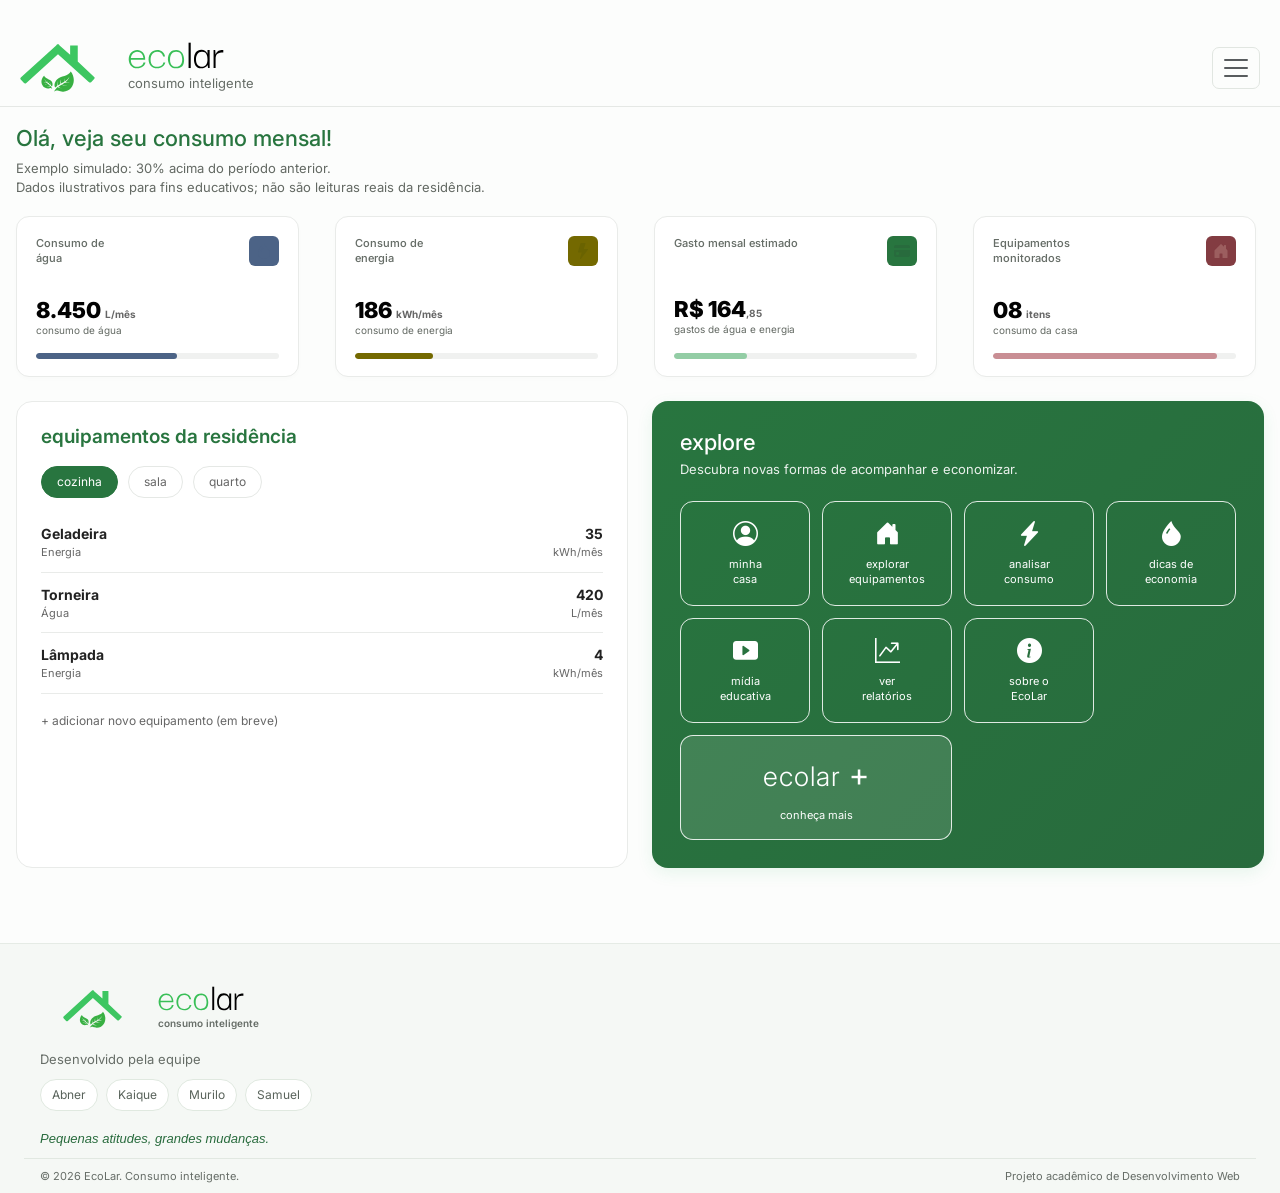
==== commit 666e4cfe: "Adicionando ultimos arquivos e documentos" ====
--- a/ecolar/index.html
+++ b/ecolar/index.html
@@ -1,445 +1,432 @@
-<!DOCTYPE html>
-<html lang="pt-BR">
-<head>
-    <meta charset="UTF-8">
-    <meta name="viewport" content="width=device-width, initial-scale=1.0">
-
-    <meta name="description"
-          content="EcoLar: acompanhe e simule o consumo de água e energia da sua residência.">
-
-    <title>EcoLar | Consumo inteligente</title>
-
-    <!-- Bootstrap -->
-    <link href="https://cdn.jsdelivr.net/npm/bootstrap@5.3.8/dist/css/bootstrap.min.css" rel="stylesheet">
-
-    <!-- Fonte Inter -->
-    <link rel="preconnect" href="https://fonts.googleapis.com">
-    <link rel="preconnect" href="https://fonts.gstatic.com" crossorigin>
-    <link href="https://fonts.googleapis.com/css2?family=Inter:ital,opsz,wght@0,14..32,100..900;1,14..32,100..900&display=swap" rel="stylesheet">
-
-    <!-- CSS -->
-    <link href="css/style.css" rel="stylesheet">
-    <!--Icones-->
-    <link rel="stylesheet" href="https://cdn.jsdelivr.net/npm/bootstrap-icons@1.11.3/font/bootstrap-icons.min.css">
-</head>
-
-<body>
-
-    <header class="site-header">
-        <!--Barra de Navegação-->
-        <nav class="navbar navbar-expand-lg">
-            <div class="container navbar-container">
-
-                <!-- Logo EcoLar -->
-                <a class="navbar-brand" href="index.html"
-                   aria-label="EcoLar - página inicial">
-
-                    <img
-                        src="img/ecolar-logo-sem-tipagem.svg"
-                        alt=""
-                        class="logo-simbolo"
-                    >
-
-                    <div class="logo-texto">
-                        <img
-                            src="img/ecolar-logo-apenas-tipagem.svg"
-                            alt="EcoLar"
-                            class="logo-nome"
-                        >
-
-                        <span>consumo inteligente</span>
-                    </div>
-
-                </a>
-
-                <!-- Botão do menu para celular -->
-                <button
-                    class="navbar-toggler"
-                    type="button"
-                    data-bs-toggle="collapse"
-                    data-bs-target="#menuPrincipal"
-                    aria-controls="menuPrincipal"
-                    aria-expanded="false"
-                    aria-label="Abrir ou fechar menu">
-
-                    <span class="navbar-toggler-icon"></span>
-                </button>
-
-                <!-- Links de navegação -->
-                <div class="collapse navbar-collapse"
-                     id="menuPrincipal">
-
-                    <ul class="navbar-nav ms-auto">
-
-                        <li class="nav-item">
-                            <a class="nav-link active"
-                               aria-current="page"
-                               href="index.html">
-                                início
-                            </a>
-                        </li>
-
-                        <li class="nav-item">
-                            <a class="nav-link" href="casa.html">
-                                minha casa
-                            </a>
-                        </li>
-
-                        <li class="nav-item">
-                            <a class="nav-link" href="equipamentos.html">
-                                equipamentos
-                            </a>
-                        </li>
-
-                        <!-- Perfil da residência -->
-                        <li class="nav-item perfil-item">
-                            <a class="nav-link perfil-residencia"
-                               href="casa.html">
-
-                                <span class="avatar-residencia">R</span>
-
-                                <span>Residência 1</span>
-
-                            </a>
-                        </li>
-
-                    </ul>
-
-                </div>
-
-            </div>
-        </nav>
-
-    </header>
-
-    <main id="inicio">
-        <!-- RESUMO DO CONSUMO DA RESIDÊNCIA -->
-        <section class="dashboard container">
-
-            <!-- Título da seção -->
-            <div class="boas-vindas">
-                <h1>Olá, veja seu consumo mensal!</h1>
-                <p>Você consumiu 30% a mais do que o último mês.</p>
-            </div>
-
-            <!-- Grade dos indicadores -->
-            <div class="row indicadores-consumo">
-
-                <!-- 1. Consumo de água -->
-                <div class="col-12 col-sm-6 col-lg-3">
-                    <div class="card card-consumo h-100">
-                        <div class="card-body">
-
-                            <div class="card-cabecalho">
-                                <span class="card-titulo">Consumo de<br>água</span>
-                                <span class="card-icone icone-agua"
-                                    aria-hidden="true">
-                                    <svg xmlns="http://www.w3.org/2000/svg" width="16" height="16" fill="currentColor" class="bi bi-droplet-fill" viewBox="0 0 16 16">
-                                        <path d="M8 16a6 6 0 0 0 6-6c0-1.655-1.122-2.904-2.432-4.362C10.254 4.176 8.75 2.503 8 0c0 0-6 5.686-6 10a6 6 0 0 0 6 6M6.646 4.646l.708.708c-.29.29-1.128 1.311-1.907 2.87l-.894-.448c.82-1.641 1.717-2.753 2.093-3.13"/>
-                                    </svg>
-                                </span>
-                            </div>
-
-                            <div class="card-valor">
-                                8.450 <span>L/mês</span>
-                            </div>
-
-                            <p class="card-descricao">consumo de água</p>
-
-                            <div class="progress card-progresso"
-                                role="progressbar"
-                                aria-label="Indicador ilustrativo de consumo de água"
-                                aria-valuenow="58"
-                                aria-valuemin="0"
-                                aria-valuemax="100">
-                                <div class="progress-bar barra-agua"
-                                    style="width: 58%"></div>
-                            </div>
-
-                        </div>
-                    </div>
-                </div>
-
-                <!-- 2. Consumo de energia -->
-                <div class="col-12 col-sm-6 col-lg-3">
-                    <div class="card card-consumo h-100">
-                        <div class="card-body">
-
-                            <div class="card-cabecalho">
-                                <span class="card-titulo">Consumo de<br>energia</span>
-                                <span class="card-icone icone-energia"aria-hidden="true">
-                                    <svg xmlns="http://www.w3.org/2000/svg" width="16" height="16" fill="currentColor" class="bi bi-lightning-fill" viewBox="0 0 16 16">
-                                        <path d="M5.52.359A.5.5 0 0 1 6 0h4a.5.5 0 0 1 .474.658L8.694 6H12.5a.5.5 0 0 1 .395.807l-7 9a.5.5 0 0 1-.873-.454L6.823 9.5H3.5a.5.5 0 0 1-.48-.641z"/>
-                                    </svg>
-                                </span>
-                            </div>
-
-                            <div class="card-valor">
-                                186 <span>kWh/mês</span>
-                            </div>
-
-                            <p class="card-descricao">consumo de energia</p>
-
-                            <div class="progress card-progresso"
-                                role="progressbar"
-                                aria-label="Indicador ilustrativo de consumo de energia"
-                                aria-valuenow="32"
-                                aria-valuemin="0"
-                                aria-valuemax="100">
-                                <div class="progress-bar barra-energia"
-                                    style="width: 32%"></div>
-                            </div>
-
-                        </div>
-                    </div>
-                </div>
-
-                <!-- 3. Gasto mensal estimado -->
-                <div class="col-12 col-sm-6 col-lg-3">
-                    <div class="card card-consumo h-100">
-                        <div class="card-body">
-
-                            <div class="card-cabecalho">
-                                <span class="card-titulo">Gasto mensal estimado</span>
-                                <span class="card-icone icone-gastos" aria-hidden="true">
-                                    <svg xmlns="http://www.w3.org/2000/svg" width="16" height="16" fill="currentColor" class="bi bi-credit-card-fill" viewBox="0 0 16 16">
-                                        <path d="M0 4a2 2 0 0 1 2-2h12a2 2 0 0 1 2 2v1H0zm0 3v5a2 2 0 0 0 2 2h12a2 2 0 0 0 2-2V7zm3 2h1a1 1 0 0 1 1 1v1a1 1 0 0 1-1 1H3a1 1 0 0 1-1-1v-1a1 1 0 0 1 1-1"/>
-                                    </svg>
-                                </span>
-                            </div>
-
-                            <div class="card-valor">
-                                R$ 164<span>,80</span>
-                            </div>
-
-                            <p class="card-descricao">gastos de água e energia</p>
-
-                            <div class="progress card-progresso"
-                                role="progressbar"
-                                aria-label="Indicador ilustrativo de gastos"
-                                aria-valuenow="30"
-                                aria-valuemin="0"
-                                aria-valuemax="100">
-                                <div class="progress-bar barra-gastos"
-                                    style="width: 30%"></div>
-                            </div>
-
-                        </div>
-                    </div>
-                </div>
-
-                <!-- 4. Equipamentos monitorados -->
-                <div class="col-12 col-sm-6 col-lg-3">
-                    <div class="card card-consumo h-100">
-                        <div class="card-body">
-
-                            <div class="card-cabecalho">
-                                <span class="card-titulo">
-                                    Equipamentos<br>monitorados
-                                </span>
-                                <span class="card-icone icone-equipamentos"aria-hidden="true">
-                                    <svg xmlns="http://www.w3.org/2000/svg" width="16" height="16" fill="currentColor" class="bi bi-house-door-fill" viewBox="0 0 16 16">
-                                        <path d="M6.5 14.5v-3.505c0-.245.25-.495.5-.495h2c.25 0 .5.25.5.5v3.5a.5.5 0 0 0 .5.5h4a.5.5 0 0 0 .5-.5v-7a.5.5 0 0 0-.146-.354L13 5.793V2.5a.5.5 0 0 0-.5-.5h-1a.5.5 0 0 0-.5.5v1.293L8.354 1.146a.5.5 0 0 0-.708 0l-6 6A.5.5 0 0 0 1.5 7.5v7a.5.5 0 0 0 .5.5h4a.5.5 0 0 0 .5-.5"/>
-                                    </svg>
-                                </span>
-                            </div>
-
-                            <div class="card-valor">
-                                08 <span>itens</span>
-                            </div>
-
-                            <p class="card-descricao">consumo da casa</p>
-
-                            <div class="progress card-progresso"
-                                role="progressbar"
-                                aria-label="Indicador ilustrativo de equipamentos"
-                                aria-valuenow="92"
-                                aria-valuemin="0"
-                                aria-valuemax="100">
-                                <div class="progress-bar barra-equipamentos"
-                                    style="width: 92%"></div>
-                            </div>
-
-                        </div>
-                    </div>
-                </div>
-
-            </div>
-        </section>
-        
-        <!-- PARTE INFERIOR DA HOME -->
-        <div class="container home-secoes">
-
-            <div class="row g-4 align-items-stretch">
-
-                <!-- COLUNA ESQUERDA -->
-                <div class="col-12 col-lg-6">
-
-                    <section class="painel-equipamentos h-100" id="equipamentos">
-
-                        <h2>equipamentos da residência</h2>
-
-                        <div class="filtros-equipamentos">
-                            <span class="filtro ativo">cozinha</span>
-                            <span class="filtro">sala</span>
-                            <span class="filtro">quarto</span>
-                        </div>
-
-                        <ul class="lista-equipamentos">
-
-                            <li class="equipamento">
-                                <div class="equipamento-info">
-                                    <strong>Geladeira</strong>
-                                    <small>Energia</small>
-                                </div>
-
-                                <div class="equipamento-valor">
-                                    <strong>35</strong>
-                                    <small>kWh/mês</small>
-                                </div>
-                            </li>
-
-                            <li class="equipamento">
-                                <div class="equipamento-info">
-                                    <strong>Torneira</strong>
-                                    <small>Água</small>
-                                </div>
-
-                                <div class="equipamento-valor">
-                                    <strong>420</strong>
-                                    <small>L/mês</small>
-                                </div>
-                            </li>
-
-                            <li class="equipamento">
-                                <div class="equipamento-info">
-                                    <strong>Lâmpada</strong>
-                                    <small>Energia</small>
-                                </div>
-
-                                <div class="equipamento-valor">
-                                    <strong>4</strong>
-                                    <small>kWh/mês</small>
-                                </div>
-                            </li>
-
-                        </ul>
-
-                        <p class="adicionar-equipamento">
-                            + adicionar novo equipamento (em breve)
-                        </p>
-
-                    </section>
-
-                </div>
-
-                <!-- COLUNA DIREITA -->
-                <div class="col-12 col-lg-6">
-
-                <!-- PAINEL EXPLORAR -->
-                <section class="secao-explorar h-100">
-                    <div class="painel-explorar">
-
-                        <h2>explore</h2>
-                        <p class="explorar-descricao">
-                            Descubra novas formas de acompanhar e economizar.
-                        </p>
-
-                        <div class="explorar-botoes">
-
-                            <a href="casa.html" class="botao-explorar">
-                                <i class="bi bi-person-circle" aria-hidden="true"></i>
-                                <span>minha<br>casa</span>
-                            </a>
-
-                            <a href="equipamentos.html" class="botao-explorar">
-                                <i class="bi bi-house-door-fill" aria-hidden="true"></i>
-                                <span>explorar<br>equipamentos</span>
-                            </a>
-
-                            <a href="impacto.html" class="botao-explorar">
-                                <i class="bi bi-lightning-charge-fill" aria-hidden="true"></i>
-                                <span>analisar<br>consumo</span>
-                            </a>
-
-                            <a href="noticias.html" class="botao-explorar">
-                                <i class="bi bi-droplet-fill" aria-hidden="true"></i>
-                                <span>dicas de<br>economia</span>
-                            </a>
-
-                            <a href="impacto.html" class="botao-explorar">
-                                <i class="bi bi-graph-up-arrow" aria-hidden="true"></i>
-                                <span>ver<br>relatórios</span>
-                            </a>
-
-                            <a href="sobre.html" class="botao-explorar">
-                                <i class="bi bi-info-circle-fill" aria-hidden="true"></i>
-                                <span>sobre o<br>EcoLar</span>
-                            </a>
-
-                            <a href="contato.html" class="botao-explorar botao-explorar-destaque">
-                                <span class="explorar-marca">ecolar <strong>+</strong></span>
-                                <span>conheça mais</span>
-                            </a>
-
-                        </div>
-                    </div>
-                </section>
-                </div> <!-- fim da coluna direita -->
-
-            </div> <!-- fim da row -->
-
-        </div> <!-- fim do container home-secoes -->
-    </main>
-            
-
-    <!-- RODAPÉ -->
-    <footer class="rodape">
-
-        <div class="rodape-container">
-
-            <!-- Integrantes à esquerda -->
-            <div class="rodape-equipe">
-                <a href="index.html" class="rodape-marca">
-                    <img src="img/ecolar-logo-sem-tipagem.svg"
-                        alt=""
-                        class="rodape-logo">
-                    <img src="img/ecolar-logo-apenas-tipagem.svg" alt= "ecolar-logo" class="rodape-logo-texto">
-                    <span class="rodape-span">consumo inteligente</span>
-                </a>
-
-                <p class="rodape-subtitulo">Desenvolvido pela equipe</p>
-
-                <ul class="lista-integrantes">
-                    <li>Abner</li>
-                    <li>Kaique</li>
-                    <li>Murilo</li>
-                    <li>Samuel</li>
-                </ul>
-
-                <p class="rodape-mensagem">
-                    Pequenas atitudes, grandes mudanças.
-                </p>
-            </div>
-
-
-        </div>
-
-        <div class="rodape-final">
-            <p>&copy; 2026 EcoLar. Consumo inteligente.</p>
-            <p>Projeto acadêmico de Desenvolvimento Web</p>
-        </div>
-
-    </footer>
-
-
-    <!-- Bootstrap JS: necessário para o menu mobile -->
-    <script
-        src="https://cdn.jsdelivr.net/npm/bootstrap@5.3.8/dist/js/bootstrap.bundle.min.js">
-    </script>
-
-    <script src="js/script.js"></script>
-
-    
-</body>
-</html>
+<!DOCTYPE html>
+<html lang="pt-BR">
+<head>
+    <meta charset="UTF-8">
+    <meta name="viewport" content="width=device-width, initial-scale=1.0">
+
+    <meta name="description"
+          content="EcoLar: acompanhe e simule o consumo de água e energia da sua residência.">
+
+    <title>EcoLar | Consumo inteligente</title>
+
+    <!-- Bootstrap -->
+    <link href="https://cdn.jsdelivr.net/npm/bootstrap@5.3.8/dist/css/bootstrap.min.css" rel="stylesheet">
+
+    <!-- Fonte Inter -->
+    <link rel="preconnect" href="https://fonts.googleapis.com">
+    <link rel="preconnect" href="https://fonts.gstatic.com" crossorigin>
+    <link href="https://fonts.googleapis.com/css2?family=Inter:ital,opsz,wght@0,14..32,100..900;1,14..32,100..900&display=swap" rel="stylesheet">
+
+    <!-- CSS -->
+    <link href="css/style.css" rel="stylesheet">
+    <!--Icones-->
+    <link rel="stylesheet" href="https://cdn.jsdelivr.net/npm/bootstrap-icons@1.11.3/font/bootstrap-icons.min.css">
+</head>
+
+<body>
+
+    <a class="acessibilidade-pular" href="#conteudo-principal">Pular para o conteúdo principal</a>
+
+    <header class="site-header">
+        <!--Barra de Navegação-->
+        <nav class="navbar navbar-expand-xxl" aria-label="Navegação principal">
+            <div class="container navbar-container">
+
+                <!-- Logo EcoLar -->
+                <a class="navbar-brand" href="index.html"
+                   aria-label="EcoLar - página inicial">
+
+                    <img
+                        src="img/ecolar-logo-sem-tipagem.svg"
+                        alt=""
+                        class="logo-simbolo"
+                    >
+
+                    <div class="logo-texto">
+                        <img
+                            src="img/ecolar-logo-apenas-tipagem.svg"
+                            alt="EcoLar"
+                            class="logo-nome"
+                        >
+
+                        <span>consumo inteligente</span>
+                    </div>
+
+                </a>
+
+                <!-- Botão do menu para celular -->
+                <button
+                    class="navbar-toggler"
+                    type="button"
+                    data-bs-toggle="collapse"
+                    data-bs-target="#menuPrincipal"
+                    aria-controls="menuPrincipal"
+                    aria-expanded="false"
+                    aria-label="Abrir ou fechar menu">
+
+                    <span class="navbar-toggler-icon"></span>
+                </button>
+
+                <!-- Links de navegação -->
+                <div class="collapse navbar-collapse"
+                     id="menuPrincipal">
+
+                    <ul class="navbar-nav ms-auto">
+                        <li class="nav-item"><a class="nav-link active" aria-current="page" href="index.html">início</a></li>
+                        <li class="nav-item"><a class="nav-link" href="casa.html">minha casa</a></li>
+                        <li class="nav-item"><a class="nav-link" href="equipamentos.html">equipamentos</a></li>
+                        <li class="nav-item"><a class="nav-link" href="projetos.html">projetos</a></li>
+                        <li class="nav-item"><a class="nav-link" href="impacto.html">consumo e impacto</a></li>
+                        <li class="nav-item"><a class="nav-link" href="acessibilidade.html">acessibilidade</a></li>
+                        <li class="nav-item"><a class="nav-link" href="galeria.html">galeria</a></li>
+                        <li class="nav-item"><a class="nav-link" href="midia.html">mídia educativa</a></li>
+                        <li class="nav-item"><a class="nav-link" href="noticias.html">notícias e dicas</a></li>
+                        <li class="nav-item"><a class="nav-link" href="sobre.html">sobre</a></li>
+                        <li class="nav-item"><a class="nav-link" href="contato.html">contato</a></li>
+                        <li class="nav-item"><a class="nav-link" href="orcamento_hospedagem.html">hospedagem</a></li>
+                    </ul>
+
+                </div>
+
+            </div>
+        </nav>
+
+    </header>
+
+    <main id="conteudo-principal">
+        <!-- RESUMO DO CONSUMO DA RESIDÊNCIA -->
+        <section class="dashboard container">
+
+            <!-- Título da seção -->
+            <div class="boas-vindas">
+                <h1>Olá, veja seu consumo mensal!</h1>
+                <p>Exemplo simulado: 30% acima do período anterior.</p>
+                <p class="dashboard-aviso">Dados ilustrativos para fins educativos; não são leituras reais da residência.</p>
+            </div>
+
+            <!-- Grade dos indicadores -->
+            <div class="row indicadores-consumo">
+
+                <!-- 1. Consumo de água -->
+                <div class="col-12 col-sm-6 col-lg-3">
+                    <div class="card card-consumo h-100">
+                        <div class="card-body">
+
+                            <div class="card-cabecalho">
+                                <span class="card-titulo">Consumo de<br>água</span>
+                                <span class="card-icone icone-agua"
+                                    aria-hidden="true">
+                                    <svg xmlns="http://www.w3.org/2000/svg" width="16" height="16" fill="currentColor" class="bi bi-droplet-fill" viewBox="0 0 16 16">
+                                        <path d="M8 16a6 6 0 0 0 6-6c0-1.655-1.122-2.904-2.432-4.362C10.254 4.176 8.75 2.503 8 0c0 0-6 5.686-6 10a6 6 0 0 0 6 6M6.646 4.646l.708.708c-.29.29-1.128 1.311-1.907 2.87l-.894-.448c.82-1.641 1.717-2.753 2.093-3.13"/>
+                                    </svg>
+                                </span>
+                            </div>
+
+                            <div class="card-valor">
+                                8.450 <span>L/mês</span>
+                            </div>
+
+                            <p class="card-descricao">consumo de água</p>
+
+                            <div class="progress card-progresso"
+                                role="progressbar"
+                                aria-label="Indicador ilustrativo de consumo de água"
+                                aria-valuenow="58"
+                                aria-valuemin="0"
+                                aria-valuemax="100">
+                                <div class="progress-bar barra-agua"
+                                    style="width: 58%"></div>
+                            </div>
+
+                        </div>
+                    </div>
+                </div>
+
+                <!-- 2. Consumo de energia -->
+                <div class="col-12 col-sm-6 col-lg-3">
+                    <div class="card card-consumo h-100">
+                        <div class="card-body">
+
+                            <div class="card-cabecalho">
+                                <span class="card-titulo">Consumo de<br>energia</span>
+                                <span class="card-icone icone-energia" aria-hidden="true">
+                                    <svg xmlns="http://www.w3.org/2000/svg" width="16" height="16" fill="currentColor" class="bi bi-lightning-fill" viewBox="0 0 16 16">
+                                        <path d="M5.52.359A.5.5 0 0 1 6 0h4a.5.5 0 0 1 .474.658L8.694 6H12.5a.5.5 0 0 1 .395.807l-7 9a.5.5 0 0 1-.873-.454L6.823 9.5H3.5a.5.5 0 0 1-.48-.641z"/>
+                                    </svg>
+                                </span>
+                            </div>
+
+                            <div class="card-valor">
+                                186 <span>kWh/mês</span>
+                            </div>
+
+                            <p class="card-descricao">consumo de energia</p>
+
+                            <div class="progress card-progresso"
+                                role="progressbar"
+                                aria-label="Indicador ilustrativo de consumo de energia"
+                                aria-valuenow="32"
+                                aria-valuemin="0"
+                                aria-valuemax="100">
+                                <div class="progress-bar barra-energia"
+                                    style="width: 32%"></div>
+                            </div>
+
+                        </div>
+                    </div>
+                </div>
+
+                <!-- 3. Gasto mensal estimado -->
+                <div class="col-12 col-sm-6 col-lg-3">
+                    <div class="card card-consumo h-100">
+                        <div class="card-body">
+
+                            <div class="card-cabecalho">
+                                <span class="card-titulo">Gasto mensal estimado</span>
+                                <span class="card-icone icone-gastos" aria-hidden="true">
+                                    <svg xmlns="http://www.w3.org/2000/svg" width="16" height="16" fill="currentColor" class="bi bi-credit-card-fill" viewBox="0 0 16 16">
+                                        <path d="M0 4a2 2 0 0 1 2-2h12a2 2 0 0 1 2 2v1H0zm0 3v5a2 2 0 0 0 2 2h12a2 2 0 0 0 2-2V7zm3 2h1a1 1 0 0 1 1 1v1a1 1 0 0 1-1 1H3a1 1 0 0 1-1-1v-1a1 1 0 0 1 1-1"/>
+                                    </svg>
+                                </span>
+                            </div>
+
+                            <div class="card-valor">
+                                R$ 164<span>,85</span>
+                            </div>
+
+                            <p class="card-descricao">gastos de água e energia</p>
+
+                            <div class="progress card-progresso"
+                                role="progressbar"
+                                aria-label="Indicador ilustrativo de gastos"
+                                aria-valuenow="30"
+                                aria-valuemin="0"
+                                aria-valuemax="100">
+                                <div class="progress-bar barra-gastos"
+                                    style="width: 30%"></div>
+                            </div>
+
+                        </div>
+                    </div>
+                </div>
+
+                <!-- 4. Equipamentos monitorados -->
+                <div class="col-12 col-sm-6 col-lg-3">
+                    <div class="card card-consumo h-100">
+                        <div class="card-body">
+
+                            <div class="card-cabecalho">
+                                <span class="card-titulo">
+                                    Equipamentos<br>monitorados
+                                </span>
+                                <span class="card-icone icone-equipamentos" aria-hidden="true">
+                                    <svg xmlns="http://www.w3.org/2000/svg" width="16" height="16" fill="currentColor" class="bi bi-house-door-fill" viewBox="0 0 16 16">
+                                        <path d="M6.5 14.5v-3.505c0-.245.25-.495.5-.495h2c.25 0 .5.25.5.5v3.5a.5.5 0 0 0 .5.5h4a.5.5 0 0 0 .5-.5v-7a.5.5 0 0 0-.146-.354L13 5.793V2.5a.5.5 0 0 0-.5-.5h-1a.5.5 0 0 0-.5.5v1.293L8.354 1.146a.5.5 0 0 0-.708 0l-6 6A.5.5 0 0 0 1.5 7.5v7a.5.5 0 0 0 .5.5h4a.5.5 0 0 0 .5-.5"/>
+                                    </svg>
+                                </span>
+                            </div>
+
+                            <div class="card-valor">
+                                08 <span>itens</span>
+                            </div>
+
+                            <p class="card-descricao">consumo da casa</p>
+
+                            <div class="progress card-progresso"
+                                role="progressbar"
+                                aria-label="Indicador ilustrativo de equipamentos"
+                                aria-valuenow="92"
+                                aria-valuemin="0"
+                                aria-valuemax="100">
+                                <div class="progress-bar barra-equipamentos"
+                                    style="width: 92%"></div>
+                            </div>
+
+                        </div>
+                    </div>
+                </div>
+
+            </div>
+        </section>
+
+        <!-- PARTE INFERIOR DA HOME -->
+        <div class="container home-secoes">
+
+            <div class="row g-4 align-items-stretch">
+
+                <!-- COLUNA ESQUERDA -->
+                <div class="col-12 col-lg-6">
+
+                    <section class="painel-equipamentos h-100" id="equipamentos">
+
+                        <h2>equipamentos da residência</h2>
+
+                        <div class="filtros-equipamentos">
+                            <span class="filtro ativo">cozinha</span>
+                            <span class="filtro">sala</span>
+                            <span class="filtro">quarto</span>
+                        </div>
+
+                        <ul class="lista-equipamentos">
+
+                            <li class="equipamento">
+                                <div class="equipamento-info">
+                                    <strong>Geladeira</strong>
+                                    <small>Energia</small>
+                                </div>
+
+                                <div class="equipamento-valor">
+                                    <strong>35</strong>
+                                    <small>kWh/mês</small>
+                                </div>
+                            </li>
+
+                            <li class="equipamento">
+                                <div class="equipamento-info">
+                                    <strong>Torneira</strong>
+                                    <small>Água</small>
+                                </div>
+
+                                <div class="equipamento-valor">
+                                    <strong>420</strong>
+                                    <small>L/mês</small>
+                                </div>
+                            </li>
+
+                            <li class="equipamento">
+                                <div class="equipamento-info">
+                                    <strong>Lâmpada</strong>
+                                    <small>Energia</small>
+                                </div>
+
+                                <div class="equipamento-valor">
+                                    <strong>4</strong>
+                                    <small>kWh/mês</small>
+                                </div>
+                            </li>
+
+                        </ul>
+
+                        <p class="adicionar-equipamento">
+                            + adicionar novo equipamento (em breve)
+                        </p>
+
+                    </section>
+
+                </div>
+
+                <!-- COLUNA DIREITA -->
+                <div class="col-12 col-lg-6">
+
+                <!-- PAINEL EXPLORAR -->
+                <section class="secao-explorar h-100">
+                    <div class="painel-explorar">
+
+                        <h2>explore</h2>
+                        <p class="explorar-descricao">
+                            Descubra novas formas de acompanhar e economizar.
+                        </p>
+
+                        <div class="explorar-botoes">
+
+                            <a href="casa.html" class="botao-explorar">
+                                <i class="bi bi-person-circle" aria-hidden="true"></i>
+                                <span>minha<br>casa</span>
+                            </a>
+
+                            <a href="equipamentos.html" class="botao-explorar">
+                                <i class="bi bi-house-door-fill" aria-hidden="true"></i>
+                                <span>explorar<br>equipamentos</span>
+                            </a>
+
+                            <a href="impacto.html" class="botao-explorar">
+                                <i class="bi bi-lightning-charge-fill" aria-hidden="true"></i>
+                                <span>analisar<br>consumo</span>
+                            </a>
+
+                            <a href="noticias.html" class="botao-explorar">
+                                <i class="bi bi-droplet-fill" aria-hidden="true"></i>
+                                <span>dicas de<br>economia</span>
+                            </a>
+
+                            <a href="midia.html" class="botao-explorar">
+                                <i class="bi bi-play-btn-fill" aria-hidden="true"></i>
+                                <span>mídia<br>educativa</span>
+                            </a>
+
+                            <a href="impacto.html" class="botao-explorar">
+                                <i class="bi bi-graph-up-arrow" aria-hidden="true"></i>
+                                <span>ver<br>relatórios</span>
+                            </a>
+
+                            <a href="sobre.html" class="botao-explorar">
+                                <i class="bi bi-info-circle-fill" aria-hidden="true"></i>
+                                <span>sobre o<br>EcoLar</span>
+                            </a>
+
+                            <a href="contato.html" class="botao-explorar botao-explorar-destaque">
+                                <span class="explorar-marca">ecolar <strong>+</strong></span>
+                                <span>conheça mais</span>
+                            </a>
+
+                        </div>
+                    </div>
+                </section>
+                </div> <!-- fim da coluna direita -->
+
+            </div> <!-- fim da row -->
+
+        </div> <!-- fim do container home-secoes -->
+    </main>
+
+
+    <!-- RODAPÉ -->
+    <footer class="rodape">
+
+        <div class="rodape-container">
+
+            <!-- Integrantes à esquerda -->
+            <div class="rodape-equipe">
+                <a href="index.html" class="rodape-marca">
+                    <img src="img/ecolar-logo-sem-tipagem.svg"
+                        alt=""
+                        class="rodape-logo">
+                    <img src="img/ecolar-logo-apenas-tipagem.svg" alt= "ecolar-logo" class="rodape-logo-texto">
+                    <span class="rodape-span">consumo inteligente</span>
+                </a>
+
+                <p class="rodape-subtitulo">Desenvolvido pela equipe</p>
+
+                <ul class="lista-integrantes">
+                    <li>Abner</li>
+                    <li>Kaique</li>
+                    <li>Murilo</li>
+                    <li>Samuel</li>
+                </ul>
+
+                <p class="rodape-mensagem">
+                    Pequenas atitudes, grandes mudanças.
+                </p>
+            </div>
+
+
+        </div>
+
+        <div class="rodape-final">
+            <p>&copy; 2026 EcoLar. Consumo inteligente.</p>
+            <p>Projeto acadêmico de Desenvolvimento Web</p>
+        </div>
+
+    </footer>
+
+
+    <!-- Bootstrap JS: necessário para o menu mobile -->
+    <script
+        src="https://cdn.jsdelivr.net/npm/bootstrap@5.3.8/dist/js/bootstrap.bundle.min.js">
+    </script>
+
+    <script src="js/script.js"></script>
+
+
+</body>
+</html>
--- a/ecolar/css/style.css
+++ b/ecolar/css/style.css
@@ -69,7 +69,7 @@
 }
 
 .logo-texto span {
-    color: #858b86;
+    color: #666d67;
     font-size: 13px;
     font-weight: 10px;
     white-space: nowrap;
@@ -96,7 +96,7 @@
     padding: 7px 11px;
     border-radius: 7px;
 
-    color: #7E7E7E;
+    color: #666666;
     font-size: 14px;
     font-weight: 500;
     white-space: nowrap;
@@ -106,14 +106,14 @@
 }
 
 .site-header .nav-link:hover {
-    color: #35ad60;
+    color: #286b3d;
     background-color: #f0f6f1;
 }
 
 /* Página ativa */
 
 .site-header .nav-link.active {
-    color: #7E7E7E;
+    color: #666666;
     background-color: #f0f1f0;
 }
 
@@ -129,13 +129,13 @@
     gap: 9px;
 
     padding: 6px 0;
-    color: #879bb7;
+    color: #4c6386;
     font-size: 14px;
 }
 
 .site-header .perfil-residencia:hover {
     background-color: transparent;
-    color: #6383ad;
+    color: #4c6386;
 }
 
 .avatar-residencia {
@@ -148,7 +148,7 @@
     flex-shrink: 0;
 
     border-radius: 50%;
-    background-color: #8ba5c9;
+    background-color: #4c6386;
     color: white;
 
     font-size: 11px;
@@ -165,12 +165,14 @@
 }
 
 .site-header .navbar-toggler:focus {
-    box-shadow: 0 0 0 3px rgba(53, 189, 96, 0.15);
+    outline: 3px solid #1e6f38;
+    outline-offset: 3px;
+    box-shadow: none;
 }
 
 /* ===== RESPONSIVIDADE ===== */
 
-@media (max-width: 991.98px) {
+@media (max-width: 1399.98px) {
 
     .navbar-container {
         min-height: 76px;
@@ -209,6 +211,18 @@
     }
 }
 
+@media (min-width: 1400px) {
+    .site-header .navbar-nav {
+        gap: 0;
+    }
+
+    .site-header .nav-link {
+        padding-right: 4px;
+        padding-left: 4px;
+        font-size: 11px;
+    }
+}
+
 @media (max-width: 400px) {
 
     .logo-simbolo {
@@ -231,7 +245,13 @@
     width: 100%;
     max-width: 1500px;
     margin: 0 auto;
-    padding: 16px 3px 24px 16px;
+    padding: 16px 12px 24px 16px;
+}
+
+.dashboard-aviso {
+    margin: 8px 0 0;
+    color: #59635b;
+    font-size: 12px;
 }
 
 .boas-vindas {
@@ -240,7 +260,7 @@
 
 .boas-vindas h1 {
     margin: 0 0 5px;
-    color: #43b968;
+    color: #28753f;
     font-size: 22px;
     font-weight: 500;
     line-height: 1.4;
@@ -248,7 +268,7 @@
 
 .boas-vindas p {
     margin: 0;
-    color: #969b97;
+    color: #636963;
     font-size: 13px;
 }
 
@@ -296,7 +316,7 @@
 }
 
 .card-titulo {
-    color: #777d78;
+    color: #666d67;
     font-size: 11px;
     font-weight: 530;
     line-height: 1.4;
@@ -315,7 +335,7 @@
 }
 
 .icone-agua {
-    background-color: #8AA4CC;
+    background-color: #4c6386;
 }
 
 .icone-agua svg{
@@ -324,25 +344,25 @@
 }
 
 .icone-energia {
-    background-color: #EFEC8B;
+    background-color: #746900;
 }
 
 .icone-energia svg {
-    color: #B1AB0A;
+    color: #6a6300;
     width: fit-content;
 }
 
 .icone-gastos {
-    background-color: #90D3A0;
+    background-color: #28753f;
 }
 
 .icone-gastos svg {
-    color: #4F8F5E;
+    color: #286b3d;
     width: fit-content;
 }
 
 .icone-equipamentos {
-    background-color: #CC8A8B;
+    background-color: #833c42;
 }
 
 .icone-equipamentos svg {
@@ -363,7 +383,7 @@
 }
 
 .card-valor span {
-    color: #7E7E7E;
+    color: #666666;
     font-size: 10px;
     font-weight: 700;
 }
@@ -371,7 +391,7 @@
 /* Texto auxiliar */
 
 .card-descricao {
-    color: #969b97;
+    color: #636963;
     font-size: 10px;
     line-height: 1.3;
 }
@@ -396,7 +416,7 @@
 }
 
 .barra-energia {
-    background-color: #EFEC8B;
+    background-color: #746900;
 }
 
 .barra-gastos {
@@ -411,7 +431,7 @@
 
 @media (max-width: 991.98px) {
     .dashboard {
-        padding: 20px 0px 20px 16px;
+        padding: 20px 8px 20px 16px;
     }
 
     .indicadores-consumo {
@@ -422,7 +442,7 @@
 
 @media (max-width: 575.98px) {
     .dashboard {
-        padding: 20px 0px 20px 18px;
+        padding: 20px 8px 20px 18px;
     }
 
     .boas-vindas h1 {
@@ -454,7 +474,7 @@
 }
 
 .painel-equipamentos h2 {
-    color: #43b968;
+    color: #28753f;
     font-size: 19px;
     font-weight: 600;
     margin-bottom: 18px;
@@ -473,18 +493,18 @@
     border: 1px solid #e5e8e5;
     border-radius: 20px;
     font-size: 12px;
-    color: #777;
+    color: #666;
 }
 
 .filtro.ativo {
-    background-color: #43b968;
+    background-color: #28753f;
     color: white;
-    border-color: #43b968;
+    border-color: #28753f;
 }
 .filtro:hover{
-    background-color: #52bb73c5;
+    background-color: #286b3d;
     color: white;
-    border-color: #52bb74;
+    border-color: #286b3d;
 }
 
 /* Lista dos equipamentos */
@@ -514,7 +534,7 @@
 .equipamento-valor small {
     display: block;
     font-size: 11px;
-    color: #888;
+    color: #666;
 }
 
 .equipamento-valor {
@@ -523,7 +543,7 @@
 
 .adicionar-equipamento {
     margin: 18px 0 0;
-    color: #777;
+    color: #666;
     font-size: 12px;
 }
 
@@ -539,7 +559,7 @@
     width: 100%;
     padding: 28px;
     border-radius: 16px;
-    background: linear-gradient(135deg, #78d492, #62c980);
+    background: linear-gradient(135deg, #28753f, #286b3d);
     color: #fff;
     box-shadow: 0 5px 16px rgba(53, 173, 96, 0.10);
 }
@@ -659,7 +679,7 @@
     column-gap: 13px;
     row-gap: 5px;
 
-    color: #35ad60;
+    color: #286b3d;
     font-size: 23px;
     font-weight: 600;
     text-decoration: none;
@@ -684,14 +704,14 @@
 .rodape-span {
     grid-column: 2;
     grid-row: 2;
-    color: #858b86;
+    color: #666d67;
     font-size: 10px;
     white-space: nowrap;
 }
 
 .rodape-subtitulo {
     margin: 16px 0 10px;
-    color: #737d74;
+    color: #666d67;
     font-size: 13px;
 }
 
@@ -716,7 +736,7 @@
 
 .rodape-mensagem {
     margin: 18px 0 0;
-    color: #35ad60;
+    color: #286b3d;
     font-size: 13px;
     font-style: italic;
     padding-bottom: 9px;
@@ -740,7 +760,7 @@
 
 .rodape-final p {
     margin: 0;
-    color: #8a938b;
+    color: #666d67;
     font-size: 11px;
 }
 
@@ -815,7 +835,7 @@
 .sobre-titulo-secao p,
 .sobre-cta-conteudo p {
     margin: 0 0 8px;
-    color: #43b968;
+    color: #28753f;
     font-size: 12px;
     font-weight: 700;
     letter-spacing: 0.12em;
@@ -832,13 +852,13 @@
 }
 
 .sobre-cabecalho h1 span {
-    color: #43b968;
+    color: #28753f;
 }
 
 .sobre-lead {
     max-width: 680px;
     margin: 22px 0 0;
-    color: #737a74;
+    color: #666d67;
     font-size: 17px;
     line-height: 1.7;
 }
@@ -863,14 +883,14 @@
     width: 72px;
     height: 72px;
     border-radius: 50%;
-    background: #43b968;
+    background: #28753f;
     color: #fff;
     font-size: 28px;
 }
 
 .sobre-resumo p {
     margin: 4px 0 0;
-    color: #737a74;
+    color: #666d67;
     line-height: 1.6;
 }
 
@@ -932,7 +952,7 @@
 .sobre-mvv-card p,
 .sobre-objetivo p,
 .sobre-funcionamento-grid p {
-    color: #737a74;
+    color: #666d67;
     line-height: 1.75;
 }
 
@@ -971,7 +991,7 @@
     height: 54px;
     margin-bottom: 18px;
     border-radius: 50%;
-    background: #43b968;
+    background: #28753f;
     color: #fff;
     font-size: 20px;
 }
@@ -992,7 +1012,7 @@
 .sobre-objetivo span {
     display: block;
     margin-bottom: 18px;
-    color: #43b968;
+    color: #28753f;
     font-size: 28px;
     font-weight: 300;
 }
@@ -1008,20 +1028,20 @@
 
 .sobre-funcionamento-grid article {
     padding: 26px;
-    border-left: 3px solid #43b968;
+    border-left: 3px solid #28753f;
 }
 
 .sobre-funcionamento-grid > article > i {
     display: block;
     margin-bottom: 16px;
-    color: #43b968;
+    color: #28753f;
     font-size: 26px;
 }
 
 .sobre-cta {
     margin-top: 48px;
     padding: 42px 0;
-    background: linear-gradient(135deg, #78d492, #62c980);
+    background: linear-gradient(135deg, #28753f, #286b3d);
 }
 
 .sobre-cta-conteudo {
@@ -1060,7 +1080,7 @@
 
 .sobre-cta-botao:hover {
     background: #fff;
-    color: #35ad60;
+    color: #286b3d;
 }
 
 @media (max-width: 991.98px) {
@@ -1159,7 +1179,7 @@
 .equipamentos-etiqueta,
 .equipamentos-catalogo-cabecalho p:first-child {
     margin: 0 0 8px;
-    color: #43b968;
+    color: #28753f;
     font-size: 12px;
     font-weight: 700;
     letter-spacing: 0.12em;
@@ -1176,13 +1196,13 @@
 }
 
 .equipamentos-cabecalho h1 span {
-    color: #43b968;
+    color: #28753f;
 }
 
 .equipamentos-cabecalho > p:last-child {
     max-width: 660px;
     margin: 20px 0 0;
-    color: #737a74;
+    color: #666d67;
     font-size: 17px;
     line-height: 1.7;
 }
@@ -1211,7 +1231,7 @@
     padding: 7px 12px;
     border: 1px solid #e1e6e1;
     border-radius: 20px;
-    color: #737a74;
+    color: #666d67;
     font-size: 12px;
 }
 
@@ -1227,7 +1247,7 @@
     border: 1px solid #e2e7e2;
     border-radius: 20px;
     background: #fff;
-    color: #737a74;
+    color: #666d67;
     font-size: 12px;
     font-weight: 600;
     transition: 0.2s ease;
@@ -1235,13 +1255,13 @@
 
 .equipamento-filtro:hover,
 .equipamento-filtro.ativo {
-    border-color: #43b968;
-    background: #43b968;
+    border-color: #28753f;
+    background: #28753f;
     color: #fff;
 }
 
 .equipamento-filtro:focus-visible {
-    outline: 3px solid rgba(53, 173, 96, 0.25);
+    outline: 3px solid #1e6f38;
     outline-offset: 2px;
 }
 
@@ -1305,12 +1325,12 @@
 
 .recurso-energia {
     background: #f8f6d9;
-    color: #77711a;
+    color: #66611a;
 }
 
 .recurso-ambos {
     background: #edf7ef;
-    color: #3d8052;
+    color: #286b3d;
 }
 
 .equipamento-card h3 {
@@ -1323,7 +1343,7 @@
 .equipamento-descricao {
     min-height: 68px;
     margin: 0 0 16px;
-    color: #737a74;
+    color: #666d67;
     font-size: 13px;
     line-height: 1.6;
 }
@@ -1343,7 +1363,7 @@
 }
 
 .equipamento-referencias dt {
-    color: #969b97;
+    color: #636963;
     font-size: 9px;
     font-weight: 700;
     text-transform: uppercase;
@@ -1362,7 +1382,7 @@
     margin: 0;
     padding-top: 14px;
     border-top: 1px solid #edf0ed;
-    color: #43a866;
+    color: #28753f;
     font-size: 11px;
     line-height: 1.5;
 }
@@ -1387,7 +1407,7 @@
 
 .equipamentos-nota > i {
     margin-top: 3px;
-    color: #43b968;
+    color: #28753f;
     font-size: 20px;
 }
 
@@ -1399,7 +1419,7 @@
 
 .equipamentos-nota p {
     margin: 0;
-    color: #737a74;
+    color: #666d67;
     font-size: 13px;
     line-height: 1.6;
 }
@@ -1474,7 +1494,7 @@
 .noticias-cabecalho > p:first-child,
 .noticias-titulo-secao p {
     margin: 0 0 8px;
-    color: #43b968;
+    color: #28753f;
     font-size: 12px;
     font-weight: 700;
     letter-spacing: 0.12em;
@@ -1491,13 +1511,13 @@
 }
 
 .noticias-cabecalho h1 span {
-    color: #43b968;
+    color: #28753f;
 }
 
 .noticias-cabecalho > p:last-child {
     max-width: 680px;
     margin: 20px 0 0;
-    color: #737a74;
+    color: #666d67;
     font-size: 17px;
     line-height: 1.7;
 }
@@ -1557,12 +1577,12 @@
 
 .categoria-energia {
     background: #f8f6d9;
-    color: #77711a;
+    color: #66611a;
 }
 
 .categoria-geral {
     background: #edf7ef;
-    color: #3d8052;
+    color: #286b3d;
 }
 
 .noticia-card h3,
@@ -1577,7 +1597,7 @@
 .noticia-card p,
 .video-card p,
 .noticias-dicas-grid p {
-    color: #737a74;
+    color: #666d67;
     font-size: 13px;
     line-height: 1.65;
 }
@@ -1598,14 +1618,14 @@
 
 .noticias-dicas-grid article {
     padding: 20px;
-    border-left: 3px solid #43b968;
+    border-left: 3px solid #28753f;
     background: #f7faf7;
 }
 
 .noticias-dicas-grid article > i {
     display: block;
     margin-bottom: 14px;
-    color: #43b968;
+    color: #28753f;
     font-size: 24px;
 }
 
@@ -1663,7 +1683,7 @@
     align-items: center;
     gap: 7px;
     margin-bottom: 20px;
-    color: #35ad60;
+    color: #286b3d;
     font-size: 12px;
     font-weight: 700;
     text-decoration: none;
@@ -1689,7 +1709,7 @@
 }
 
 .noticias-fontes > div i {
-    color: #43b968;
+    color: #28753f;
     font-size: 18px;
 }
 
@@ -1702,13 +1722,13 @@
 .noticias-fontes ul {
     margin: 0;
     padding-left: 18px;
-    color: #737a74;
+    color: #666d67;
     font-size: 13px;
     line-height: 1.9;
 }
 
 .noticias-fontes a {
-    color: #35ad60;
+    color: #286b3d;
     font-weight: 700;
 }
 
@@ -1796,7 +1816,7 @@
 
 .casa-introducao > div p {
     margin-bottom: 4px;
-    color: #43b968;
+    color: #28753f;
     font-size: 12px;
     font-weight: 700;
     letter-spacing: 0.12em;
@@ -1811,7 +1831,7 @@
 
 .casa-introducao > p {
     max-width: 390px;
-    color: #737a74;
+    color: #666d67;
     font-size: 13px;
     line-height: 1.6;
 }
@@ -1848,7 +1868,7 @@
     height: 220px;
     transform: translateX(-50%);
     clip-path: polygon(50% 0, 100% 58%, 93% 64%, 87% 58%, 87% 100%, 13% 100%, 13% 58%, 7% 64%, 0 58%);
-    background: #82d79b;
+    background: #28753f;
     filter: drop-shadow(0 14px 16px rgba(52, 112, 66, 0.12));
 }
 
@@ -1873,7 +1893,7 @@
     height: 294px;
     transform: translateX(-50%);
     border-radius: 7px;
-    background: #69c984;
+    background: #286f40;
     box-shadow: 0 12px 24px rgba(42, 115, 59, 0.13);
 }
 
@@ -1896,20 +1916,23 @@
 .casa-comodo:focus-visible,
 .casa-painel button:focus-visible,
 .casa-equipamento:focus-within {
-    outline: 3px solid rgba(34, 109, 52, 0.5);
+    outline: 3px solid #1e6f38;
     outline-offset: 3px;
 }
 
 .casa-comodos {
     position: absolute;
     left: 50%;
-    bottom: 74px;
+    top: 60px;
+    bottom: 12px;
     width: 360px;
     max-width: 76%;
     display: grid;
+    align-content: start;
     grid-template-columns: repeat(2, minmax(0, 1fr));
     gap: 12px;
     transform: translateX(-50%);
+    overflow-y: auto;
 }
 
 .casa-comodo {
@@ -1927,7 +1950,7 @@
 
 .casa-comodo:hover {
     background: #fff;
-    color: #43b968;
+    color: #28753f;
     transform: translateY(-2px);
 }
 
@@ -1965,7 +1988,7 @@
     padding: 12px 16px 8px;
     border: 0;
     background: transparent;
-    color: #737a74;
+    color: #666d67;
     font-size: 10px;
     text-align: left;
 }
@@ -1976,7 +1999,7 @@
 
 .casa-painel-etiqueta {
     margin: 0 0 4px;
-    color: #43b968;
+    color: #28753f;
     font-size: 9px;
     font-weight: 700;
     letter-spacing: 0.08em;
@@ -2010,7 +2033,7 @@
 }
 
 .casa-equipamento input {
-    accent-color: #43b968;
+    accent-color: #28753f;
 }
 
 .casa-equipamento span {
@@ -2019,7 +2042,7 @@
 }
 
 .casa-equipamento small {
-    color: #969b97;
+    color: #636963;
     font-size: 9px;
 }
 
@@ -2050,7 +2073,7 @@
 
 .casa-formulario input:focus,
 .casa-formulario select:focus {
-    border-color: #43b968;
+    border-color: #28753f;
     outline: 3px solid rgba(67, 185, 104, 0.15);
 }
 
@@ -2063,16 +2086,16 @@
 
 .casa-formulario-acoes button {
     padding: 7px 12px;
-    border: 1px solid #43b968;
+    border: 1px solid #28753f;
     border-radius: 6px;
     background: #fff;
-    color: #35ad60;
+    color: #286b3d;
     font-size: 10px;
     font-weight: 700;
 }
 
 .casa-formulario-acoes button[type="submit"] {
-    background: #43b968;
+    background: #28753f;
     color: #fff;
 }
 
@@ -2095,13 +2118,13 @@
     right: 8px;
     border: 0;
     background: transparent;
-    color: #737a74;
+    color: #666d67;
 }
 
 .casa-detalhe > span {
     display: inline-block;
     margin-bottom: 7px;
-    color: #43b968;
+    color: #28753f;
     font-size: 9px;
     font-weight: 700;
     text-transform: uppercase;
@@ -2115,7 +2138,7 @@
 
 .casa-detalhe p,
 .casa-detalhe dd {
-    color: #737a74;
+    color: #666d67;
     font-size: 10px;
     line-height: 1.5;
 }
@@ -2204,7 +2227,8 @@
     .casa-comodos {
         width: 280px;
         max-width: 86%;
-        bottom: 68px;
+        top: 52px;
+        bottom: 12px;
         gap: 8px;
     }
 
@@ -2228,3 +2252,2220 @@
         overflow-y: auto;
     }
 }
+
+/* ===== CONTATO E EQUIPE ===== */
+
+.contato-introducao {
+    max-width: 1500px;
+    padding: 58px 16px 36px;
+}
+
+.contato-introducao > div {
+    max-width: 760px;
+}
+
+.contato-introducao > div > p:first-child,
+.contato-titulo-secao > p {
+    margin: 0 0 8px;
+    color: #28753f;
+    font-size: 12px;
+    font-weight: 700;
+    letter-spacing: 0.12em;
+    text-transform: uppercase;
+}
+
+.contato-introducao h1 {
+    margin: 0;
+    color: #222;
+    font-size: clamp(38px, 5vw, 58px);
+    font-weight: 750;
+    line-height: 1.1;
+    letter-spacing: -0.04em;
+}
+
+.contato-introducao h1 span {
+    color: #28753f;
+}
+
+.contato-introducao > div > p:last-child {
+    max-width: 650px;
+    margin: 16px 0 0;
+    color: #666d67;
+    font-size: 16px;
+    line-height: 1.7;
+}
+
+.contato-conteudo {
+    max-width: 1500px;
+    display: grid;
+    grid-template-columns: minmax(0, 0.9fr) minmax(0, 1.1fr);
+    gap: 48px;
+    padding: 24px 16px 64px;
+}
+
+.contato-titulo-secao {
+    margin-bottom: 18px;
+}
+
+.contato-titulo-secao h2 {
+    margin: 0;
+    color: #222;
+    font-size: clamp(24px, 2.5vw, 32px);
+    font-weight: 700;
+}
+
+.contato-equipe-intro,
+.contato-form-intro {
+    color: #666d67;
+    font-size: 13px;
+    line-height: 1.7;
+}
+
+.contato-equipe-intro {
+    margin: 0 0 22px;
+}
+
+.contato-integrantes {
+    display: grid;
+    gap: 10px;
+}
+
+.contato-integrante {
+    display: flex;
+    align-items: center;
+    gap: 14px;
+    padding: 15px;
+    border: 1px solid #e6eae6;
+    border-radius: 12px;
+    background: #fff;
+}
+
+.contato-integrante-icone {
+    display: flex;
+    align-items: center;
+    justify-content: center;
+    width: 42px;
+    height: 42px;
+    flex-shrink: 0;
+    border-radius: 50%;
+    background: #e9f6ec;
+    color: #286b3d;
+    font-size: 12px;
+    font-weight: 700;
+}
+
+.contato-integrante h3 {
+    margin: 0 0 4px;
+    color: #303630;
+    font-size: 13px;
+    font-weight: 700;
+}
+
+.contato-integrante p {
+    margin: 0;
+    color: #666d67;
+    font-size: 11px;
+    line-height: 1.5;
+}
+
+.contato-informacao {
+    display: flex;
+    align-items: flex-start;
+    gap: 14px;
+    margin-top: 20px;
+    padding: 18px;
+    border-radius: 12px;
+    background: #f1f7f2;
+}
+
+.contato-informacao > i {
+    color: #28753f;
+    font-size: 20px;
+}
+
+.contato-informacao h3 {
+    margin: 0 0 4px;
+    color: #303630;
+    font-size: 13px;
+    font-weight: 700;
+}
+
+.contato-informacao p {
+    margin: 0 0 3px;
+    color: #59635b;
+    font-size: 12px;
+}
+
+.contato-informacao small {
+    color: #666d67;
+    font-size: 10px;
+    line-height: 1.5;
+}
+
+.contato-formulario-card {
+    padding: 30px;
+    border: 1px solid #e3e9e3;
+    border-radius: 17px;
+    background: #fff;
+    box-shadow: 0 5px 18px rgba(42, 82, 51, 0.045);
+}
+
+.contato-formulario-card .contato-titulo-secao {
+    margin-bottom: 8px;
+}
+
+.contato-form-intro {
+    margin: 0 0 22px;
+}
+
+.contato-form-grid {
+    display: grid;
+    grid-template-columns: repeat(2, minmax(0, 1fr));
+    gap: 16px;
+}
+
+.contato-campo {
+    display: flex;
+    min-width: 0;
+    flex-direction: column;
+    gap: 7px;
+}
+
+.contato-campo-largo {
+    grid-column: 1 / -1;
+}
+
+.contato-campo label {
+    color: #59635b;
+    font-size: 11px;
+    font-weight: 700;
+}
+
+.contato-campo label span {
+    color: #9f2424;
+}
+
+.contato-campo input,
+.contato-campo select,
+.contato-campo textarea {
+    width: 100%;
+    min-height: 42px;
+    padding: 10px 12px;
+    border: 1px solid #dfe5df;
+    border-radius: 8px;
+    background: #fcfdfc;
+    color: #303630;
+    font: inherit;
+    font-size: 12px;
+}
+
+.contato-campo textarea {
+    min-height: 120px;
+    resize: vertical;
+}
+
+.contato-campo input::placeholder,
+.contato-campo textarea::placeholder {
+    color: #626862;
+}
+
+.contato-campo input:focus,
+.contato-campo select:focus,
+.contato-campo textarea:focus {
+    border-color: #28753f;
+    outline: 3px solid rgba(67, 185, 104, 0.14);
+}
+
+.contato-campo input:invalid:not(:placeholder-shown),
+.contato-campo textarea:invalid:not(:placeholder-shown) {
+    border-color: #d97777;
+}
+
+.contato-campo > small {
+    color: #666d67;
+    font-size: 10px;
+}
+
+.contato-aviso {
+    display: flex;
+    align-items: flex-start;
+    gap: 8px;
+    margin: 18px 0;
+    color: #666d67;
+    font-size: 11px;
+    line-height: 1.6;
+}
+
+.contato-aviso i {
+    margin-top: 1px;
+    color: #28753f;
+}
+
+.contato-enviar {
+    display: inline-flex;
+    align-items: center;
+    justify-content: center;
+    gap: 10px;
+    min-height: 44px;
+    padding: 11px 18px;
+    border: 0;
+    border-radius: 8px;
+    background: #28753f;
+    color: #fff;
+    font-size: 12px;
+    font-weight: 700;
+    transition: background-color 0.2s ease, transform 0.2s ease;
+}
+
+.contato-enviar:hover {
+    transform: translateY(-1px);
+    background: #246b3d;
+}
+
+.contato-enviar:focus-visible {
+    outline: 3px solid #1e6f38;
+    outline-offset: 3px;
+}
+
+.contato-status {
+    margin: 12px 0 0;
+    color: #287c42;
+    font-size: 12px;
+    font-weight: 600;
+}
+
+@media (max-width: 991.98px) {
+    .contato-conteudo {
+        grid-template-columns: 1fr;
+        gap: 32px;
+    }
+
+    .contato-integrantes {
+        grid-template-columns: repeat(2, minmax(0, 1fr));
+    }
+}
+
+@media (max-width: 575.98px) {
+    .contato-introducao {
+        padding-top: 42px;
+    }
+
+    .contato-introducao h1 {
+        font-size: 38px;
+    }
+
+    .contato-introducao > div > p:last-child {
+        font-size: 14px;
+    }
+
+    .contato-conteudo {
+        padding-bottom: 42px;
+    }
+
+    .contato-integrantes,
+    .contato-form-grid {
+        grid-template-columns: 1fr;
+    }
+
+    .contato-campo-largo {
+        grid-column: auto;
+    }
+
+    .contato-formulario-card {
+        padding: 22px 18px;
+    }
+
+    .contato-enviar {
+        width: 100%;
+    }
+}
+
+/* ===== CONSUMO E IMPACTO ===== */
+
+.impacto-introducao {
+    max-width: 1500px;
+    padding: 58px 16px 34px;
+}
+
+.impacto-introducao > div {
+    max-width: 760px;
+}
+
+.impacto-introducao > div > p:first-child,
+.impacto-titulo-secao > p,
+.impacto-tarifas-texto > p:first-child {
+    margin: 0 0 8px;
+    color: #28753f;
+    font-size: 12px;
+    font-weight: 700;
+    letter-spacing: 0.12em;
+    text-transform: uppercase;
+}
+
+.impacto-introducao h1 {
+    margin: 0;
+    color: #222;
+    font-size: clamp(38px, 5vw, 58px);
+    font-weight: 750;
+    line-height: 1.1;
+    letter-spacing: -0.04em;
+}
+
+.impacto-introducao h1 span {
+    color: #28753f;
+}
+
+.impacto-introducao > div > p:last-child {
+    max-width: 680px;
+    margin: 16px 0 0;
+    color: #666d67;
+    font-size: 16px;
+    line-height: 1.7;
+}
+
+.impacto-indicadores {
+    max-width: 1500px;
+    display: grid;
+    grid-template-columns: repeat(3, minmax(0, 1fr));
+    gap: 16px;
+    padding: 14px 16px 46px;
+}
+
+.impacto-indicador {
+    position: relative;
+    min-width: 0;
+    padding: 22px;
+    border: 1px solid #e6eae6;
+    border-radius: 14px;
+    background: #fff;
+}
+
+.impacto-indicador-icone {
+    display: flex;
+    align-items: center;
+    justify-content: center;
+    width: 38px;
+    height: 38px;
+    margin-bottom: 15px;
+    border-radius: 9px;
+    font-size: 17px;
+}
+
+.impacto-indicador-agua .impacto-indicador-icone {
+    background: #edf3fa;
+    color: #4c6386;
+}
+
+.impacto-indicador-energia .impacto-indicador-icone {
+    background: #f8f6d9;
+    color: #6a6300;
+}
+
+.impacto-indicador-custo .impacto-indicador-icone {
+    background: #edf7ef;
+    color: #286b3d;
+}
+
+.impacto-indicador > p {
+    margin: 0 0 5px;
+    color: #666d67;
+    font-size: 12px;
+}
+
+.impacto-indicador h2 {
+    margin: 0;
+    color: #222;
+    font-size: clamp(24px, 3vw, 32px);
+    font-weight: 750;
+}
+
+.impacto-indicador h2 small {
+    color: #666d67;
+    font-size: 11px;
+    font-weight: 600;
+}
+
+.impacto-indicador > span {
+    display: block;
+    margin-top: 8px;
+    color: #666d67;
+    font-size: 11px;
+}
+
+.impacto-comparacoes,
+.impacto-tabela-secao {
+    max-width: 1500px;
+    padding: 36px 16px;
+}
+
+.impacto-titulo-secao {
+    margin-bottom: 20px;
+}
+
+.impacto-titulo-secao h2 {
+    margin: 0;
+    color: #222;
+    font-size: clamp(25px, 3vw, 34px);
+    font-weight: 700;
+}
+
+.impacto-graficos {
+    display: grid;
+    grid-template-columns: repeat(2, minmax(0, 1fr));
+    gap: 18px;
+}
+
+.impacto-grafico {
+    min-width: 0;
+    padding: 22px;
+    border: 1px solid #e6eae6;
+    border-radius: 15px;
+    background: #fff;
+}
+
+.impacto-grafico-cabecalho {
+    display: flex;
+    align-items: center;
+    gap: 12px;
+    margin-bottom: 24px;
+}
+
+.impacto-grafico-icone {
+    display: flex;
+    align-items: center;
+    justify-content: center;
+    width: 42px;
+    height: 42px;
+    border-radius: 10px;
+    font-size: 18px;
+}
+
+.impacto-grafico-icone.cor-agua {
+    background: #edf3fa;
+    color: #4c6386;
+}
+
+.impacto-grafico-icone.cor-energia {
+    background: #f8f6d9;
+    color: #6a6300;
+}
+
+.impacto-grafico-cabecalho h3 {
+    margin: 0;
+    color: #222;
+    font-size: 17px;
+    font-weight: 700;
+}
+
+.impacto-grafico-cabecalho p {
+    margin: 3px 0 0;
+    color: #666d67;
+    font-size: 11px;
+}
+
+.impacto-barras {
+    display: grid;
+    gap: 16px;
+}
+
+.impacto-barra-linha {
+    display: grid;
+    grid-template-columns: 90px minmax(60px, 1fr) 62px;
+    align-items: center;
+    gap: 10px;
+}
+
+.impacto-barra-linha > span {
+    color: #59635b;
+    font-size: 11px;
+}
+
+.impacto-barra-linha > strong {
+    color: #303630;
+    font-size: 11px;
+    text-align: right;
+}
+
+.impacto-barra-fundo {
+    height: 9px;
+    overflow: hidden;
+    border-radius: 10px;
+    background: #f0f2f0;
+}
+
+.impacto-barra {
+    display: block;
+    height: 100%;
+    border-radius: inherit;
+}
+
+.barra-azul {
+    background: #7794be;
+}
+
+.barra-verde {
+    background: #286f40;
+}
+
+.impacto-grafico-resumo {
+    margin: 20px 0 0;
+    padding-top: 14px;
+    border-top: 1px solid #edf0ed;
+    color: #666d67;
+    font-size: 11px;
+    line-height: 1.6;
+}
+
+.impacto-tabela-secao {
+    padding-top: 30px;
+}
+
+.impacto-tabela-scroll {
+    overflow-x: auto;
+    border: 1px solid #e6eae6;
+    border-radius: 12px;
+}
+
+.impacto-tabela {
+    width: 100%;
+    border-collapse: collapse;
+    background: #fff;
+    font-size: 12px;
+}
+
+.impacto-tabela caption {
+    padding: 12px 16px;
+    color: #666d67;
+    font-size: 11px;
+    text-align: left;
+}
+
+.impacto-tabela th,
+.impacto-tabela td {
+    padding: 13px 15px;
+    border-top: 1px solid #edf0ed;
+    color: #59635b;
+    text-align: left;
+    vertical-align: top;
+}
+
+.impacto-tabela thead th {
+    background: #f6f9f6;
+    color: #303630;
+    font-size: 10px;
+    font-weight: 700;
+}
+
+.impacto-tabela tbody th {
+    color: #303630;
+    font-weight: 600;
+}
+
+.impacto-tarifas {
+    max-width: 1500px;
+    display: grid;
+    grid-template-columns: minmax(0, 1fr) minmax(320px, 0.9fr);
+    align-items: center;
+    gap: 42px;
+    margin-top: 24px;
+    padding: 32px;
+    border: 1px solid #dfe9e0;
+    border-radius: 16px;
+    background: #f6faf6;
+}
+
+.impacto-tarifas-texto h2 {
+    margin: 0 0 10px;
+    color: #222;
+    font-size: clamp(22px, 2.5vw, 30px);
+    font-weight: 700;
+}
+
+.impacto-tarifas-texto > p:last-child {
+    max-width: 620px;
+    margin: 0;
+    color: #666d67;
+    font-size: 12px;
+    line-height: 1.7;
+}
+
+.impacto-tarifas-form {
+    display: grid;
+    grid-template-columns: repeat(2, minmax(0, 1fr));
+    gap: 12px;
+    padding: 20px;
+    border: 1px solid #e4ebe4;
+    border-radius: 12px;
+    background: #fff;
+}
+
+.impacto-tarifas-form > div {
+    display: grid;
+    gap: 6px;
+}
+
+.impacto-tarifas-form label {
+    color: #59635b;
+    font-size: 10px;
+    font-weight: 700;
+}
+
+.impacto-tarifas-form input {
+    width: 100%;
+    min-height: 39px;
+    padding: 8px 10px;
+    border: 1px solid #dfe5df;
+    border-radius: 7px;
+    color: #303630;
+    font: inherit;
+    font-size: 12px;
+}
+
+.impacto-tarifas-form input:focus {
+    border-color: #28753f;
+    outline: 3px solid rgba(67, 185, 104, 0.14);
+}
+
+.impacto-tarifas-form > p {
+    grid-column: 1 / -1;
+    margin: 0;
+    color: #59635b;
+    font-size: 11px;
+    font-weight: 600;
+}
+
+.impacto-tarifas-form > button {
+    grid-column: 1 / -1;
+    min-height: 40px;
+    border: 0;
+    border-radius: 7px;
+    background: #28753f;
+    color: #fff;
+    font-size: 11px;
+    font-weight: 700;
+}
+
+.impacto-tarifas-form > button:hover {
+    background: #246b3d;
+}
+
+.impacto-parametros {
+    max-width: 1500px;
+    display: grid;
+    grid-template-columns: 40px 1fr;
+    gap: 16px;
+    margin-top: 30px;
+    margin-bottom: 55px;
+    padding: 24px;
+    border: 1px solid #e1e8e1;
+    border-radius: 14px;
+    background: #fff;
+}
+
+.impacto-parametros-icone {
+    display: flex;
+    align-items: flex-start;
+    justify-content: center;
+    padding-top: 3px;
+    color: #28753f;
+    font-size: 21px;
+}
+
+.impacto-parametros h2 {
+    margin: 0 0 10px;
+    color: #303630;
+    font-size: 16px;
+    font-weight: 700;
+}
+
+.impacto-parametros p {
+    margin: 0 0 10px;
+    color: #666d67;
+    font-size: 11px;
+    line-height: 1.7;
+}
+
+.impacto-parametros .impacto-limitacao {
+    margin: 14px 0 0;
+    padding: 11px 13px;
+    border-left: 3px solid #28753f;
+    background: #f5faf5;
+    color: #59635b;
+    font-weight: 600;
+}
+
+@media (max-width: 991.98px) {
+    .impacto-tarifas {
+        grid-template-columns: 1fr;
+        gap: 22px;
+    }
+
+    .impacto-graficos {
+        grid-template-columns: 1fr;
+    }
+}
+
+@media (max-width: 767.98px) {
+    .impacto-indicadores {
+        grid-template-columns: 1fr;
+    }
+
+    .impacto-indicador {
+        padding: 18px;
+    }
+
+    .impacto-indicador-icone {
+        float: right;
+        margin: 0;
+    }
+
+    .impacto-indicador h2 {
+        font-size: 28px;
+    }
+
+    .impacto-tarifas {
+        margin-right: 0;
+        margin-left: 0;
+        padding: 22px 18px;
+    }
+}
+
+@media (max-width: 575.98px) {
+    .impacto-introducao {
+        padding-top: 42px;
+    }
+
+    .impacto-introducao h1 {
+        font-size: 38px;
+    }
+
+    .impacto-introducao > div > p:last-child {
+        font-size: 14px;
+    }
+
+    .impacto-grafico {
+        padding: 18px 14px;
+    }
+
+    .impacto-barra-linha {
+        grid-template-columns: 76px minmax(50px, 1fr) 57px;
+        gap: 7px;
+    }
+
+    .impacto-barra-linha > span,
+    .impacto-barra-linha > strong {
+        font-size: 10px;
+    }
+
+    .impacto-tabela {
+        min-width: 720px;
+    }
+
+    .impacto-tarifas-form {
+        grid-template-columns: 1fr;
+        padding: 16px;
+    }
+
+    .impacto-tarifas-form > p,
+    .impacto-tarifas-form > button {
+        grid-column: auto;
+    }
+
+    .impacto-parametros {
+        grid-template-columns: 1fr;
+        margin-right: 0;
+        margin-left: 0;
+        padding: 19px;
+    }
+
+    .impacto-parametros-icone {
+        justify-content: flex-start;
+    }
+}
+
+/* ===== ACESSIBILIDADE ===== */
+
+.acessibilidade-pular {
+    position: fixed;
+    z-index: 1000;
+    top: 8px;
+    left: 8px;
+    transform: translateY(-160%);
+    padding: 11px 15px;
+    border-radius: 7px;
+    background: #173c22;
+    color: #fff;
+    font-size: 13px;
+    font-weight: 700;
+    text-decoration: none;
+}
+
+.acessibilidade-pular:focus {
+    transform: translateY(0);
+    color: #fff;
+}
+
+.acessibilidade-conteudo {
+    --escala-texto: 1;
+}
+
+.acessibilidade-introducao {
+    max-width: 1500px;
+    padding: 58px 16px 35px;
+}
+
+.acessibilidade-introducao > div {
+    max-width: 780px;
+}
+
+.acessibilidade-introducao > div > p:first-child,
+.acessibilidade-controles-texto > p,
+.acessibilidade-titulo-secao > p,
+.acessibilidade-contato > div > p {
+    margin: 0 0 8px;
+    color: #28753f;
+    font-size: 12px;
+    font-weight: 700;
+    letter-spacing: 0.12em;
+    text-transform: uppercase;
+}
+
+.acessibilidade-introducao h1 {
+    margin: 0;
+    color: #222;
+    font-size: clamp(38px, 5vw, 58px);
+    font-weight: 750;
+    line-height: 1.1;
+    letter-spacing: -0.04em;
+}
+
+.acessibilidade-introducao h1 span {
+    color: #28753f;
+}
+
+.acessibilidade-introducao > div > p:last-child {
+    max-width: 690px;
+    margin: 16px 0 0;
+    color: #666d67;
+    font-size: calc(16px * var(--escala-texto));
+    line-height: 1.7;
+}
+
+.acessibilidade-controles {
+    max-width: 1500px;
+    display: flex;
+    align-items: center;
+    justify-content: space-between;
+    flex-wrap: wrap;
+    gap: 18px;
+    padding: 20px;
+    border: 1px solid #dfe8df;
+    border-radius: 14px;
+    background: #f5faf5;
+}
+
+.acessibilidade-controles-texto h2 {
+    margin: 0 0 4px;
+    color: #303630;
+    font-size: 18px;
+    font-weight: 700;
+}
+
+.acessibilidade-controles-texto > span {
+    display: block;
+    max-width: 390px;
+    color: #666d67;
+    font-size: calc(11px * var(--escala-texto));
+    line-height: 1.5;
+}
+
+.acessibilidade-botoes {
+    display: flex;
+    flex-wrap: wrap;
+    gap: 8px;
+}
+
+.acessibilidade-botoes button {
+    display: inline-flex;
+    min-height: 38px;
+    align-items: center;
+    justify-content: center;
+    gap: 7px;
+    padding: 8px 11px;
+    border: 1px solid #d8e2d8;
+    border-radius: 7px;
+    background: #fff;
+    color: #455347;
+    font-size: 10px;
+    font-weight: 700;
+}
+
+.acessibilidade-botoes button:hover,
+.acessibilidade-botoes button[aria-pressed="true"] {
+    border-color: #28753f;
+    background: #e8f5eb;
+    color: #246d39;
+}
+
+.acessibilidade-botoes button:focus-visible,
+.acessibilidade-contato a:focus-visible {
+    outline: 3px solid #1e6f38;
+    outline-offset: 3px;
+}
+
+.acessibilidade-status {
+    flex-basis: 100%;
+    min-height: 1em;
+    margin: 0;
+    color: #287c42;
+    font-size: 12px;
+    font-weight: 600;
+}
+
+.acessibilidade-secao {
+    max-width: 1500px;
+    padding: 48px 16px;
+}
+
+.acessibilidade-titulo-secao {
+    margin-bottom: 22px;
+}
+
+.acessibilidade-titulo-secao h2,
+.acessibilidade-contato h2 {
+    margin: 0;
+    color: #222;
+    font-size: clamp(25px, 3vw, 34px);
+    font-weight: 700;
+}
+
+.acessibilidade-praticas {
+    display: grid;
+    grid-template-columns: repeat(4, minmax(0, 1fr));
+    gap: 16px;
+}
+
+.acessibilidade-pratica {
+    padding: 22px;
+    border: 1px solid #e6eae6;
+    border-radius: 13px;
+    background: #fff;
+}
+
+.acessibilidade-pratica > span {
+    display: flex;
+    align-items: center;
+    justify-content: center;
+    width: 42px;
+    height: 42px;
+    margin-bottom: 16px;
+    border-radius: 10px;
+    background: #edf7ef;
+    color: #34834d;
+    font-size: 19px;
+}
+
+.acessibilidade-pratica h3,
+.acessibilidade-recursos-grid h3,
+.acessibilidade-alternativa h3 {
+    margin: 0 0 8px;
+    color: #303630;
+    font-size: 15px;
+    font-weight: 700;
+}
+
+.acessibilidade-pratica p,
+.acessibilidade-duas-colunas > div > p,
+.acessibilidade-alternativa p,
+.acessibilidade-recursos-grid p {
+    margin: 0;
+    color: #666d67;
+    font-size: calc(12px * var(--escala-texto));
+    line-height: 1.7;
+}
+
+.acessibilidade-teclado {
+    max-width: none;
+    background: #f5f9f5;
+}
+
+.acessibilidade-duas-colunas {
+    max-width: 1500px;
+    display: grid;
+    grid-template-columns: minmax(0, 1fr) minmax(320px, 0.8fr);
+    align-items: center;
+    gap: 50px;
+}
+
+.acessibilidade-duas-colunas .acessibilidade-titulo-secao {
+    margin-bottom: 15px;
+}
+
+.acessibilidade-passos {
+    display: grid;
+    gap: 10px;
+    margin: 0;
+    padding: 20px;
+    border: 1px solid #e2e9e2;
+    border-radius: 13px;
+    background: #fff;
+    list-style: none;
+}
+
+.acessibilidade-passos li {
+    display: flex;
+    align-items: center;
+    flex-wrap: wrap;
+    gap: 6px;
+    color: #59635b;
+    font-size: calc(12px * var(--escala-texto));
+}
+
+.acessibilidade-passos li span {
+    flex: 1 1 190px;
+    margin-left: 5px;
+}
+
+.acessibilidade-passos kbd {
+    min-width: 38px;
+    padding: 5px 7px;
+    border: 1px solid #dfe5df;
+    border-radius: 5px;
+    background: #f5f7f5;
+    color: #303630;
+    font-family: inherit;
+    font-size: 10px;
+    text-align: center;
+}
+
+.acessibilidade-grafico-exemplo {
+    display: grid;
+    grid-template-columns: minmax(0, 1fr) minmax(220px, 0.8fr);
+    gap: 18px;
+    align-items: center;
+}
+
+.acessibilidade-grafico {
+    display: grid;
+    gap: 20px;
+    padding: 24px;
+    border: 1px solid #e6eae6;
+    border-radius: 13px;
+    background: #fff;
+}
+
+.acessibilidade-grafico > div {
+    display: grid;
+    grid-template-columns: 80px minmax(40px, 1fr) 85px;
+    align-items: center;
+    gap: 10px;
+}
+
+.acessibilidade-grafico > div > span,
+.acessibilidade-grafico strong {
+    color: #59635b;
+    font-size: 10px;
+}
+
+.acessibilidade-grafico strong {
+    color: #303630;
+    text-align: right;
+}
+
+.acessibilidade-barra-fundo {
+    height: 10px;
+    overflow: hidden;
+    border-radius: 10px;
+    background: #e9efea;
+}
+
+.acessibilidade-barra-fundo span {
+    display: block;
+    height: 100%;
+    border-radius: inherit;
+    background: #33864e;
+}
+
+.acessibilidade-alternativa {
+    padding: 20px;
+    border-left: 3px solid #28753f;
+    background: #f5faf5;
+}
+
+.acessibilidade-nota {
+    margin: 12px 0 0;
+    color: #666d67;
+    font-size: calc(11px * var(--escala-texto));
+}
+
+.acessibilidade-recursos {
+    max-width: none;
+    background: #f7faf7;
+}
+
+.acessibilidade-recursos > .container {
+    max-width: 1500px;
+}
+
+.acessibilidade-recursos-grid {
+    display: grid;
+    grid-template-columns: repeat(3, minmax(0, 1fr));
+    gap: 18px;
+}
+
+.acessibilidade-recursos-grid article {
+    padding: 22px;
+    border: 1px solid #e4eae4;
+    border-radius: 12px;
+    background: #fff;
+}
+
+.acessibilidade-recursos-grid article > i {
+    display: block;
+    margin-bottom: 15px;
+    color: #34834d;
+    font-size: 22px;
+}
+
+.acessibilidade-contato {
+    max-width: 1500px;
+    display: flex;
+    align-items: center;
+    justify-content: space-between;
+    gap: 24px;
+    margin-top: 36px;
+    margin-bottom: 48px;
+    padding: 24px;
+    border: 1px solid #dfe8df;
+    border-radius: 14px;
+    background: #f5faf5;
+}
+
+.acessibilidade-contato > div > span {
+    display: block;
+    margin-top: 8px;
+    color: #666d67;
+    font-size: calc(12px * var(--escala-texto));
+}
+
+.acessibilidade-contato a {
+    display: inline-flex;
+    align-items: center;
+    gap: 9px;
+    flex-shrink: 0;
+    padding: 11px 16px;
+    border-radius: 7px;
+    background: #28753f;
+    color: #fff;
+    font-size: 11px;
+    font-weight: 700;
+    text-decoration: none;
+}
+
+.acessibilidade-contato a:hover {
+    background: #246b3d;
+}
+
+.acessibilidade-conteudo.acessibilidade-alto-contraste {
+    background: #000;
+    color: #fff;
+}
+
+.acessibilidade-alto-contraste h1,
+.acessibilidade-alto-contraste h2,
+.acessibilidade-alto-contraste h3,
+.acessibilidade-alto-contraste p,
+.acessibilidade-alto-contraste li,
+.acessibilidade-alto-contraste span,
+.acessibilidade-alto-contraste kbd {
+    color: #fff !important;
+}
+
+.acessibilidade-alto-contraste .acessibilidade-controles,
+.acessibilidade-alto-contraste .acessibilidade-pratica,
+.acessibilidade-alto-contraste .acessibilidade-passos,
+.acessibilidade-alto-contraste .acessibilidade-grafico,
+.acessibilidade-alto-contraste .acessibilidade-alternativa,
+.acessibilidade-alto-contraste .acessibilidade-recursos-grid article,
+.acessibilidade-alto-contraste .acessibilidade-contato,
+.acessibilidade-alto-contraste .acessibilidade-teclado,
+.acessibilidade-alto-contraste .acessibilidade-recursos {
+    border-color: #fff;
+    background: #000;
+}
+
+.acessibilidade-alto-contraste .acessibilidade-barra-fundo {
+    border: 1px solid #fff;
+    background: #000;
+}
+
+.acessibilidade-alto-contraste .acessibilidade-barra-fundo span {
+    background: #ff0;
+}
+
+.acessibilidade-alto-contraste .acessibilidade-controles button {
+    border-color: #fff;
+    background: #000;
+    color: #fff;
+}
+
+.acessibilidade-alto-contraste .acessibilidade-controles button[aria-pressed="true"] {
+    background: #ff0;
+    color: #000;
+}
+
+.acessibilidade-alto-contraste .acessibilidade-pratica > span,
+.acessibilidade-alto-contraste .acessibilidade-recursos-grid article > i,
+.acessibilidade-alto-contraste .acessibilidade-titulo-secao > p,
+.acessibilidade-alto-contraste .acessibilidade-introducao > div > p:first-child,
+.acessibilidade-alto-contraste .acessibilidade-controles-texto > p,
+.acessibilidade-alto-contraste .acessibilidade-contato > div > p {
+    color: #ff0;
+}
+
+.acessibilidade-alto-contraste .acessibilidade-contato a {
+    border: 2px solid #ff0;
+    background: #000;
+    color: #ff0;
+}
+
+@media (max-width: 991.98px) {
+    .acessibilidade-praticas {
+        grid-template-columns: repeat(2, minmax(0, 1fr));
+    }
+
+    .acessibilidade-duas-colunas {
+        grid-template-columns: 1fr;
+        gap: 25px;
+    }
+}
+
+@media (max-width: 767.98px) {
+    .acessibilidade-grafico-exemplo {
+        grid-template-columns: 1fr;
+    }
+
+    .acessibilidade-recursos-grid {
+        grid-template-columns: 1fr;
+    }
+}
+
+@media (max-width: 575.98px) {
+    .acessibilidade-introducao {
+        padding-top: 42px;
+    }
+
+    .acessibilidade-introducao h1 {
+        font-size: 38px;
+    }
+
+    .acessibilidade-controles {
+        align-items: flex-start;
+        flex-direction: column;
+        margin-right: 0;
+        margin-left: 0;
+        padding: 18px;
+    }
+
+    .acessibilidade-botoes {
+        width: 100%;
+    }
+
+    .acessibilidade-botoes button {
+        flex: 1 1 calc(50% - 8px);
+    }
+
+    .acessibilidade-praticas {
+        grid-template-columns: 1fr;
+    }
+
+    .acessibilidade-grafico {
+        padding: 18px 12px;
+    }
+
+    .acessibilidade-grafico > div {
+        grid-template-columns: 68px minmax(35px, 1fr) 75px;
+        gap: 7px;
+    }
+
+    .acessibilidade-contato {
+        align-items: flex-start;
+        flex-direction: column;
+        margin-right: 0;
+        margin-left: 0;
+    }
+}
+
+/* ===== MÍDIA EDUCATIVA ===== */
+
+.midia-introducao {
+    max-width: 1500px;
+    display: flex;
+    align-items: flex-end;
+    justify-content: space-between;
+    gap: 30px;
+    padding: 58px 16px 38px;
+}
+
+.midia-introducao > div {
+    max-width: 760px;
+}
+
+.midia-introducao > div > p:first-child,
+.midia-titulo-secao > p {
+    margin: 0 0 8px;
+    color: #28753f;
+    font-size: 12px;
+    font-weight: 700;
+    letter-spacing: 0.12em;
+    text-transform: uppercase;
+}
+
+.midia-introducao h1 {
+    margin: 0;
+    color: #222;
+    font-size: clamp(38px, 5vw, 58px);
+    font-weight: 750;
+    line-height: 1.1;
+    letter-spacing: -0.04em;
+}
+
+.midia-introducao h1 span {
+    color: #28753f;
+}
+
+.midia-introducao > div > p:last-child {
+    max-width: 680px;
+    margin: 16px 0 0;
+    color: #666d67;
+    font-size: 16px;
+    line-height: 1.7;
+}
+
+.midia-ir-videos {
+    display: inline-flex;
+    align-items: center;
+    gap: 9px;
+    flex-shrink: 0;
+    padding: 11px 15px;
+    border: 1px solid #dfe8df;
+    border-radius: 8px;
+    color: #34834d;
+    font-size: 11px;
+    font-weight: 700;
+    text-decoration: none;
+}
+
+.midia-ir-videos:hover {
+    border-color: #28753f;
+    background: #f2f8f2;
+}
+
+.midia-ir-videos:focus-visible,
+.midia-video-conteudo a:focus-visible,
+.midia-materiais-grade a:focus-visible {
+    outline: 3px solid #1e6f38;
+    outline-offset: 3px;
+}
+
+.midia-videos,
+.midia-materiais {
+    max-width: 1500px;
+    padding: 34px 16px 42px;
+}
+
+.midia-titulo-secao {
+    margin-bottom: 22px;
+}
+
+.midia-titulo-secao h2 {
+    margin: 0;
+    color: #222;
+    font-size: clamp(25px, 3vw, 34px);
+    font-weight: 700;
+}
+
+.midia-titulo-secao > span {
+    display: block;
+    margin-top: 8px;
+    color: #666d67;
+    font-size: 12px;
+    line-height: 1.6;
+}
+
+.midia-videos-grid {
+    display: grid;
+    grid-template-columns: repeat(3, minmax(0, 1fr));
+    gap: 18px;
+}
+
+.midia-video-card {
+    min-width: 0;
+    overflow: hidden;
+    border: 1px solid #e4e9e4;
+    border-radius: 15px;
+    background: #fff;
+    box-shadow: 0 4px 14px rgba(42, 82, 51, 0.035);
+}
+
+.midia-video-frame {
+    position: relative;
+    width: 100%;
+    padding-top: 56.25%;
+    background: #edf2ed;
+}
+
+.midia-video-frame iframe {
+    position: absolute;
+    inset: 0;
+    width: 100%;
+    height: 100%;
+    border: 0;
+}
+
+.midia-video-frame video {
+    display: block;
+    width: 100%;
+    aspect-ratio: 16 / 9;
+    background: #101810;
+    object-fit: contain;
+}
+
+.midia-audio {
+    max-width: 920px;
+    padding-top: 22px;
+    padding-bottom: 36px;
+}
+
+.midia-audio audio {
+    display: block;
+    width: 100%;
+    margin-top: 18px;
+}
+
+.midia-transcricao {
+    margin-top: 14px;
+    color: #303630;
+    font-size: 14px;
+    line-height: 1.65;
+}
+
+.midia-transcricao summary {
+    width: fit-content;
+    color: #1e6f38;
+    cursor: pointer;
+    font-weight: 700;
+}
+
+.midia-transcricao p {
+    margin: 10px 0 0;
+}
+
+.midia-creditos {
+    margin-top: 12px;
+    color: #59635b;
+    font-size: 12px;
+}
+
+.equipamentos-fontes {
+    margin-top: 10px;
+    color: #303630;
+    font-size: 13px;
+    line-height: 1.6;
+}
+
+.equipamentos-fontes a,
+.impacto-fontes a,
+.galeria-nota a {
+    color: #1e6f38;
+    font-weight: 700;
+    text-decoration: underline;
+    text-underline-offset: 2px;
+}
+
+.impacto-fontes {
+    max-width: 980px;
+    padding-top: 12px;
+    padding-bottom: 48px;
+    color: #303630;
+    font-size: 14px;
+    line-height: 1.65;
+}
+
+.impacto-fontes h2 {
+    color: #222;
+    font-size: 22px;
+}
+
+.impacto-fontes li + li {
+    margin-top: 5px;
+}
+
+.projetos-introducao,
+.galeria-introducao {
+    max-width: 1040px;
+    padding: 58px 16px 34px;
+}
+
+.projetos-etiqueta {
+    margin: 0 0 8px;
+    color: #28753f;
+    font-size: 12px;
+    font-weight: 700;
+    letter-spacing: 0.12em;
+    text-transform: uppercase;
+}
+
+.projetos-introducao h1,
+.galeria-introducao h1 {
+    margin: 0;
+    color: #222;
+    font-size: clamp(32px, 5vw, 52px);
+    font-weight: 750;
+    line-height: 1.12;
+}
+
+.projetos-introducao h1 span,
+.galeria-introducao h1 span {
+    color: #28753f;
+}
+
+.projetos-introducao > p:last-child,
+.galeria-introducao > p:last-child {
+    max-width: 760px;
+    margin: 14px 0 0;
+    color: #59635b;
+    font-size: 16px;
+    line-height: 1.7;
+}
+
+.projetos-grade {
+    display: grid;
+    grid-template-columns: repeat(3, minmax(0, 1fr));
+    gap: 20px;
+    padding-bottom: 64px;
+}
+
+.projeto-card {
+    display: flex;
+    flex-direction: column;
+    padding: 26px;
+    border: 1px solid #dfe7df;
+    border-radius: 16px;
+    background: #fff;
+    box-shadow: 0 8px 24px rgba(29, 94, 51, 0.06);
+}
+
+.projeto-icone {
+    display: grid;
+    width: 48px;
+    height: 48px;
+    place-items: center;
+    border-radius: 12px;
+    background: #e3f2e7;
+    color: #1e6f38;
+    font-size: 22px;
+}
+
+.projeto-categoria {
+    margin: 18px 0 6px;
+    color: #28753f;
+    font-size: 11px;
+    font-weight: 700;
+    letter-spacing: 0.09em;
+    text-transform: uppercase;
+}
+
+.projeto-card h2 {
+    margin: 0 0 10px;
+    color: #222;
+    font-size: 21px;
+}
+
+.projeto-card > p:not(.projeto-categoria),
+.projeto-card li {
+    color: #303630;
+    font-size: 14px;
+    line-height: 1.65;
+}
+
+.projeto-card ul {
+    padding-left: 20px;
+}
+
+.projeto-card a {
+    margin-top: auto;
+    padding-top: 14px;
+    color: #1e6f38;
+    font-size: 13px;
+    font-weight: 700;
+    text-decoration: none;
+}
+
+.projeto-card a:hover {
+    text-decoration: underline;
+}
+
+.projetos-ods {
+    padding: 48px 0 56px;
+    background: #f0f6f1;
+}
+
+.projetos-ods h2 {
+    color: #222;
+    font-size: clamp(24px, 3vw, 32px);
+}
+
+.projetos-ods > .container > p:not(.projetos-etiqueta) {
+    max-width: 860px;
+    color: #303630;
+    font-size: 15px;
+    line-height: 1.7;
+}
+
+.projetos-ods-links {
+    display: flex;
+    flex-wrap: wrap;
+    gap: 10px;
+    margin-top: 22px;
+}
+
+.projetos-ods-links a {
+    padding: 10px 14px;
+    border: 1px solid #28753f;
+    border-radius: 8px;
+    background: #fff;
+    color: #1e6f38;
+    font-size: 13px;
+    font-weight: 700;
+    text-decoration: none;
+}
+
+.galeria-grade {
+    display: grid;
+    grid-template-columns: repeat(2, minmax(0, 1fr));
+    align-items: start;
+    gap: 28px;
+    padding-bottom: 28px;
+}
+
+.galeria-item {
+    overflow: hidden;
+    margin: 0;
+    border: 1px solid #dfe7df;
+    border-radius: 16px;
+    background: #fff;
+    box-shadow: 0 8px 24px rgba(29, 94, 51, 0.07);
+}
+
+.galeria-item > a {
+    display: block;
+    background: #f5faf6;
+}
+
+.galeria-item img {
+    display: block;
+    width: 100%;
+    height: auto;
+}
+
+.galeria-item figcaption {
+    display: grid;
+    gap: 8px;
+    padding: 18px 20px 20px;
+}
+
+.galeria-item figcaption strong {
+    color: #222;
+    font-size: 18px;
+}
+
+.galeria-item figcaption span,
+.galeria-item figcaption small,
+.galeria-nota {
+    color: #303630;
+    font-size: 13px;
+    line-height: 1.65;
+}
+
+.galeria-nota {
+    padding-bottom: 48px;
+}
+
+:is(a, button, input, select, textarea, summary):focus-visible {
+    outline: 3px solid #1e6f38;
+    outline-offset: 3px;
+}
+
+@media (max-width: 991.98px) {
+    .projetos-grade {
+        grid-template-columns: repeat(2, minmax(0, 1fr));
+    }
+}
+
+@media (max-width: 767.98px) {
+    .projetos-grade,
+    .galeria-grade {
+        grid-template-columns: 1fr;
+    }
+
+    .projetos-introducao,
+    .galeria-introducao {
+        padding-top: 38px;
+    }
+
+    .projeto-card {
+        padding: 22px;
+    }
+}
+
+.orcamento-introducao {
+    max-width: 1120px;
+    padding: 54px 16px 30px;
+}
+
+.orcamento-introducao h1 {
+    margin: 0;
+    color: #222;
+    font-size: clamp(30px, 4vw, 46px);
+    font-weight: 750;
+    line-height: 1.15;
+}
+
+.orcamento-introducao h1 span {
+    color: #28753f;
+}
+
+.orcamento-introducao > p:last-child {
+    max-width: 850px;
+    color: #303630;
+    font-size: 15px;
+    line-height: 1.7;
+}
+
+.orcamento-secao {
+    padding-top: 20px;
+    padding-bottom: 30px;
+}
+
+.orcamento-secao h2 {
+    margin-bottom: 16px;
+    color: #222;
+    font-size: 25px;
+}
+
+.orcamento-tabela-scroll {
+    overflow-x: auto;
+    border: 1px solid #dfe7df;
+    border-radius: 12px;
+    background: #fff;
+}
+
+.orcamento-tabela {
+    width: 100%;
+    min-width: 920px;
+    border-collapse: collapse;
+}
+
+.orcamento-tabela caption {
+    padding: 12px 16px;
+    color: #303630;
+    font-size: 13px;
+    text-align: left;
+}
+
+.orcamento-tabela th,
+.orcamento-tabela td {
+    padding: 13px 15px;
+    border-top: 1px solid #e6ece6;
+    color: #303630;
+    font-size: 13px;
+    line-height: 1.55;
+    text-align: left;
+    vertical-align: top;
+}
+
+.orcamento-tabela thead th {
+    background: #e3f2e7;
+    color: #183f25;
+    font-weight: 700;
+}
+
+.orcamento-tabela tbody th {
+    color: #183f25;
+    font-weight: 700;
+}
+
+.orcamento-tabela a {
+    color: #1e6f38;
+    font-weight: 700;
+    text-decoration: underline;
+    text-underline-offset: 2px;
+}
+
+.orcamento-nota,
+.orcamento-criterios li,
+.orcamento-fontes-data {
+    color: #303630;
+    font-size: 14px;
+    line-height: 1.7;
+}
+
+.orcamento-nota {
+    margin: 16px 0 0;
+}
+
+.orcamento-criterios {
+    max-width: none;
+    padding: 38px 0 48px;
+    background: #f0f6f1;
+}
+
+.orcamento-criterios ul {
+    display: grid;
+    grid-template-columns: repeat(2, minmax(0, 1fr));
+    gap: 8px 26px;
+    padding-left: 22px;
+}
+
+.orcamento-fontes-data {
+    margin: 18px 0 0;
+}
+
+:is(.projeto-card, .projetos-ods, .galeria-item, .orcamento-secao, .orcamento-criterios) a:focus-visible {
+    outline-color: #1e6f38;
+}
+
+@media (prefers-reduced-motion: reduce) {
+    *,
+    *::before,
+    *::after {
+        scroll-behavior: auto !important;
+        animation-duration: 0.01ms !important;
+        animation-iteration-count: 1 !important;
+        transition-duration: 0.01ms !important;
+    }
+}
+
+@media (max-width: 767.98px) {
+    .orcamento-criterios ul {
+        grid-template-columns: 1fr;
+    }
+
+    .orcamento-secao h2 {
+        font-size: 22px;
+    }
+}
+
+.midia-video-conteudo {
+    padding: 18px 20px 20px;
+}
+
+.midia-etiqueta {
+    display: inline-flex;
+    align-items: center;
+    gap: 6px;
+    margin-bottom: 12px;
+    padding: 5px 9px;
+    border-radius: 20px;
+    font-size: 10px;
+    font-weight: 700;
+    text-transform: uppercase;
+}
+
+.etiqueta-agua {
+    background: #edf3fa;
+    color: #4c6386;
+}
+
+.etiqueta-energia {
+    background: #f8f6d9;
+    color: #66611a;
+}
+
+.midia-video-conteudo h3 {
+    margin: 0 0 8px;
+    color: #303630;
+    font-size: 16px;
+    font-weight: 700;
+}
+
+.midia-video-conteudo p {
+    min-height: 58px;
+    margin: 0 0 14px;
+    color: #666d67;
+    font-size: 11px;
+    line-height: 1.65;
+}
+
+.midia-video-conteudo a {
+    display: inline-flex;
+    align-items: center;
+    gap: 7px;
+    color: #287c42;
+    font-size: 10px;
+    font-weight: 700;
+    text-decoration: none;
+}
+
+.midia-video-conteudo a:hover {
+    text-decoration: underline;
+}
+
+.midia-aviso {
+    display: flex;
+    align-items: flex-start;
+    gap: 8px;
+    margin: 16px 0 0;
+    color: #666d67;
+    font-size: 10px;
+    line-height: 1.6;
+}
+
+.midia-aviso i {
+    color: #28753f;
+}
+
+.midia-infografico {
+    padding: 50px 0;
+    background: #f4f8f4;
+}
+
+.midia-infografico > .container {
+    max-width: 1500px;
+    padding-right: 16px;
+    padding-left: 16px;
+}
+
+.midia-infografico-grade {
+    display: grid;
+    grid-template-columns: repeat(2, minmax(0, 1fr));
+    gap: 18px;
+}
+
+.midia-infografico-card {
+    padding: 22px;
+    border: 1px solid #e1e9e1;
+    border-radius: 14px;
+    background: #fff;
+}
+
+.midia-infografico-cabecalho {
+    display: flex;
+    align-items: center;
+    gap: 11px;
+    margin-bottom: 20px;
+}
+
+.midia-infografico-cabecalho i {
+    display: flex;
+    align-items: center;
+    justify-content: center;
+    width: 38px;
+    height: 38px;
+    border-radius: 9px;
+    font-size: 17px;
+}
+
+.midia-infografico-agua .midia-infografico-cabecalho i {
+    background: #edf3fa;
+    color: #4c6386;
+}
+
+.midia-infografico-energia .midia-infografico-cabecalho i {
+    background: #f8f6d9;
+    color: #6a6300;
+}
+
+.midia-infografico-cabecalho h3 {
+    margin: 0;
+    color: #303630;
+    font-size: 17px;
+    font-weight: 700;
+}
+
+.midia-infografico-card ol {
+    display: grid;
+    gap: 14px;
+    margin: 0;
+    padding: 0;
+    list-style: none;
+}
+
+.midia-infografico-card li {
+    display: grid;
+    grid-template-columns: 28px 1fr;
+    align-items: start;
+    gap: 10px;
+}
+
+.midia-infografico-card li > span {
+    display: flex;
+    align-items: center;
+    justify-content: center;
+    width: 26px;
+    height: 26px;
+    border-radius: 50%;
+    background: #edf7ef;
+    color: #287c42;
+    font-size: 11px;
+    font-weight: 700;
+}
+
+.midia-infografico-card li strong,
+.midia-infografico-card li small {
+    display: block;
+}
+
+.midia-infografico-card li strong {
+    margin-bottom: 3px;
+    color: #303630;
+    font-size: 12px;
+}
+
+.midia-infografico-card li small {
+    color: #666d67;
+    font-size: 10px;
+    line-height: 1.6;
+}
+
+.midia-infografico-card > p {
+    margin: 18px 0 0;
+    padding-top: 13px;
+    border-top: 1px solid #edf0ed;
+    color: #59635b;
+    font-size: 10px;
+    font-weight: 600;
+    line-height: 1.6;
+}
+
+.midia-infografico-legenda {
+    margin: 14px 0 0;
+    color: #666d67;
+    font-size: 10px;
+}
+
+.midia-materiais {
+    padding-top: 42px;
+}
+
+.midia-materiais-grade {
+    display: grid;
+    grid-template-columns: repeat(3, minmax(0, 1fr));
+    gap: 14px;
+}
+
+.midia-materiais-grade a {
+    display: grid;
+    grid-template-columns: 38px 1fr 16px;
+    align-items: center;
+    gap: 12px;
+    min-width: 0;
+    padding: 16px;
+    border: 1px solid #e4e9e4;
+    border-radius: 12px;
+    background: #fff;
+    color: inherit;
+    text-decoration: none;
+}
+
+.midia-materiais-grade a:hover {
+    border-color: #b8d9bf;
+    background: #f8fbf8;
+}
+
+.midia-materiais-grade a > span {
+    display: flex;
+    align-items: center;
+    justify-content: center;
+    width: 38px;
+    height: 38px;
+    border-radius: 9px;
+    background: #edf7ef;
+    color: #34834d;
+}
+
+.midia-materiais-grade a > div {
+    min-width: 0;
+}
+
+.midia-materiais-grade strong,
+.midia-materiais-grade small {
+    display: block;
+}
+
+.midia-materiais-grade strong {
+    margin-bottom: 5px;
+    color: #303630;
+    font-size: 11px;
+}
+
+.midia-materiais-grade small {
+    color: #666d67;
+    font-size: 9px;
+    line-height: 1.5;
+}
+
+.midia-materiais-grade a > i {
+    color: #28753f;
+    font-size: 12px;
+}
+
+.midia-creditos {
+    margin: 17px 0 0;
+    color: #666d67;
+    font-size: 10px;
+}
+
+@media (max-width: 991.98px) {
+    .midia-videos-grid,
+    .midia-materiais-grade {
+        grid-template-columns: repeat(2, minmax(0, 1fr));
+    }
+
+    .midia-video-card:last-child,
+    .midia-materiais-grade a:last-child {
+        grid-column: 1 / -1;
+    }
+}
+
+@media (max-width: 767.98px) {
+    .midia-introducao {
+        align-items: flex-start;
+        flex-direction: column;
+        padding-top: 42px;
+    }
+
+    .midia-videos-grid,
+    .midia-infografico-grade,
+    .midia-materiais-grade {
+        grid-template-columns: 1fr;
+    }
+
+    .midia-video-card:last-child,
+    .midia-materiais-grade a:last-child {
+        grid-column: auto;
+    }
+}
+
+@media (max-width: 575.98px) {
+    .midia-introducao h1 {
+        font-size: 38px;
+    }
+
+    .midia-introducao > div > p:last-child {
+        font-size: 14px;
+    }
+
+    .midia-video-conteudo p {
+        min-height: 0;
+    }
+
+    .midia-infografico {
+        padding: 38px 0;
+    }
+
+    .midia-infografico-card {
+        padding: 19px;
+    }
+}
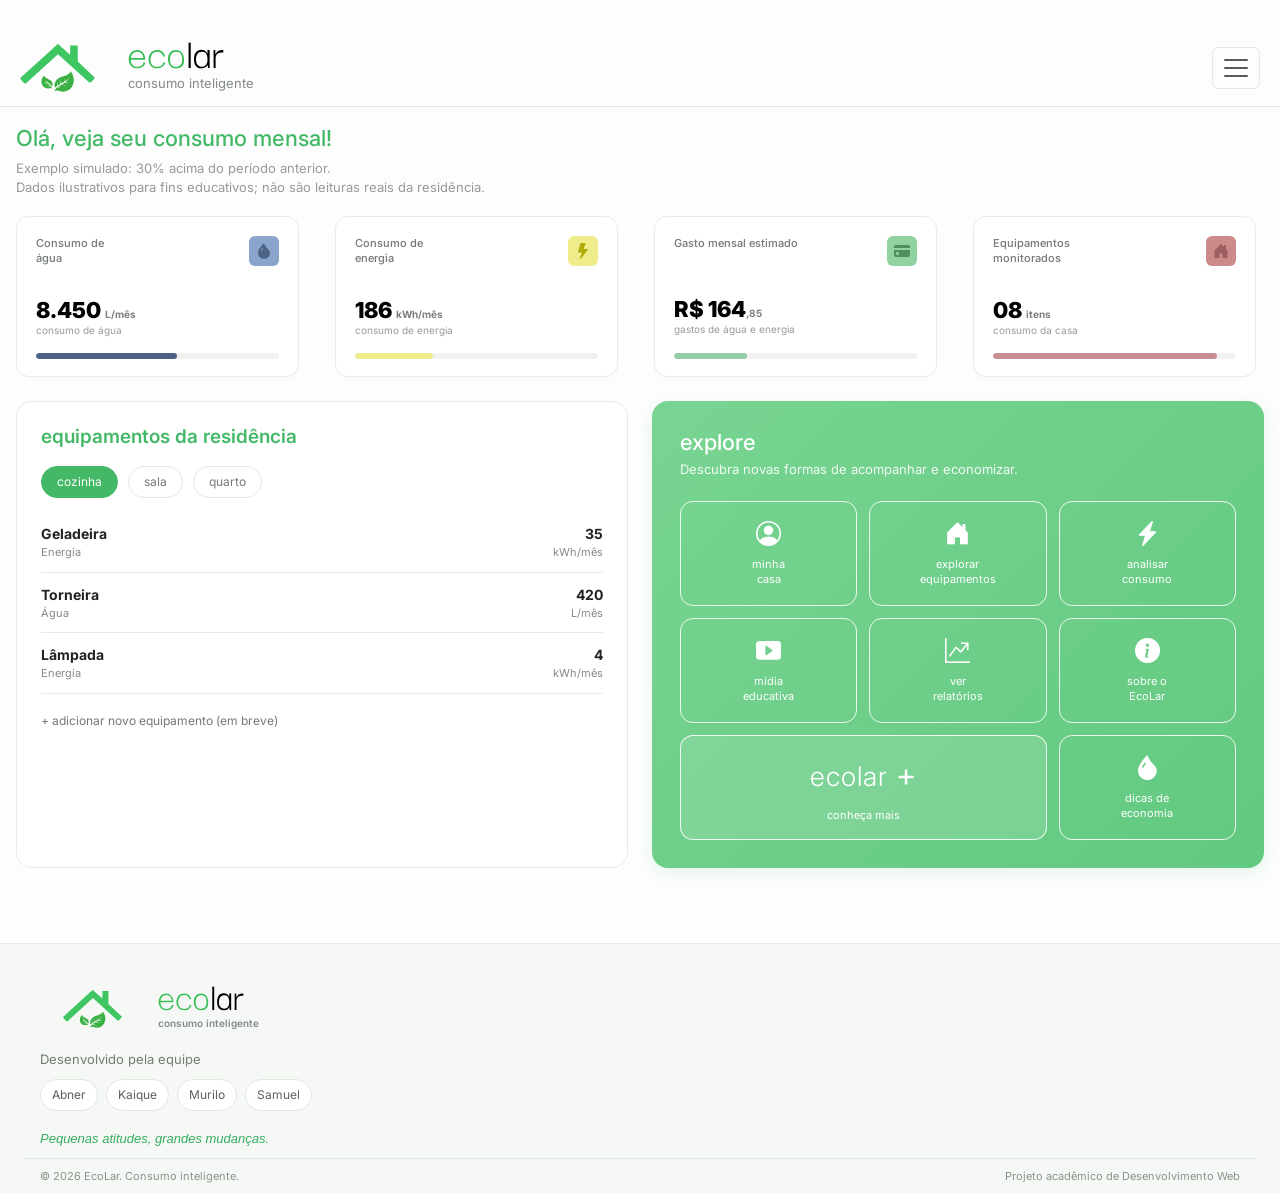
==== commit 1c2aeb55: "Atualização de seções" ====
--- a/ecolar/index.html
+++ b/ecolar/index.html
@@ -344,31 +344,30 @@
                                 <span>analisar<br>consumo</span>
                             </a>
 
+                            <a href="midia.html" class="botao-explorar">
+                                <i class="bi bi-play-btn-fill" aria-hidden="true"></i>
+                                <span>mídia<br>educativa</span>
+                            </a>
+
+                            <a href="impacto.html" class="botao-explorar">
+                                <i class="bi bi-graph-up-arrow" aria-hidden="true"></i>
+                                <span>ver<br>relatórios</span>
+                            </a>
+
+                            <a href="sobre.html" class="botao-explorar">
+                                <i class="bi bi-info-circle-fill" aria-hidden="true"></i>
+                                <span>sobre o<br>EcoLar</span>
+                            </a>
+
+                            <a href="contato.html" class="botao-explorar botao-explorar-destaque">
+                                <span class="explorar-marca">ecolar <strong>+</strong></span>
+                                <span>conheça mais</span>
+                            </a>
                             <a href="noticias.html" class="botao-explorar">
                                 <i class="bi bi-droplet-fill" aria-hidden="true"></i>
                                 <span>dicas de<br>economia</span>
                             </a>
-
-                            <a href="midia.html" class="botao-explorar">
-                                <i class="bi bi-play-btn-fill" aria-hidden="true"></i>
-                                <span>mídia<br>educativa</span>
-                            </a>
-
-                            <a href="impacto.html" class="botao-explorar">
-                                <i class="bi bi-graph-up-arrow" aria-hidden="true"></i>
-                                <span>ver<br>relatórios</span>
-                            </a>
-
-                            <a href="sobre.html" class="botao-explorar">
-                                <i class="bi bi-info-circle-fill" aria-hidden="true"></i>
-                                <span>sobre o<br>EcoLar</span>
-                            </a>
-
-                            <a href="contato.html" class="botao-explorar botao-explorar-destaque">
-                                <span class="explorar-marca">ecolar <strong>+</strong></span>
-                                <span>conheça mais</span>
-                            </a>
-
+                            
                         </div>
                     </div>
                 </section>
--- a/ecolar/css/style.css
+++ b/ecolar/css/style.css
@@ -69,7 +69,7 @@
 }
 
 .logo-texto span {
-    color: #666d67;
+    color: #858b86;
     font-size: 13px;
     font-weight: 10px;
     white-space: nowrap;
@@ -96,7 +96,7 @@
     padding: 7px 11px;
     border-radius: 7px;
 
-    color: #666666;
+    color: #7E7E7E;
     font-size: 14px;
     font-weight: 500;
     white-space: nowrap;
@@ -106,14 +106,14 @@
 }
 
 .site-header .nav-link:hover {
-    color: #286b3d;
+    color: #35ad60;
     background-color: #f0f6f1;
 }
 
 /* Página ativa */
 
 .site-header .nav-link.active {
-    color: #666666;
+    color: #7E7E7E;
     background-color: #f0f1f0;
 }
 
@@ -129,13 +129,13 @@
     gap: 9px;
 
     padding: 6px 0;
-    color: #4c6386;
+    color: #879bb7;
     font-size: 14px;
 }
 
 .site-header .perfil-residencia:hover {
     background-color: transparent;
-    color: #4c6386;
+    color: #6383ad;
 }
 
 .avatar-residencia {
@@ -148,7 +148,7 @@
     flex-shrink: 0;
 
     border-radius: 50%;
-    background-color: #4c6386;
+    background-color: #8ba5c9;
     color: white;
 
     font-size: 11px;
@@ -165,7 +165,7 @@
 }
 
 .site-header .navbar-toggler:focus {
-    outline: 3px solid #1e6f38;
+    outline: 3px solid #35ad60;
     outline-offset: 3px;
     box-shadow: none;
 }
@@ -260,7 +260,7 @@
 
 .boas-vindas h1 {
     margin: 0 0 5px;
-    color: #28753f;
+    color: #43b968;
     font-size: 22px;
     font-weight: 500;
     line-height: 1.4;
@@ -268,7 +268,7 @@
 
 .boas-vindas p {
     margin: 0;
-    color: #636963;
+    color: #969b97;
     font-size: 13px;
 }
 
@@ -316,7 +316,7 @@
 }
 
 .card-titulo {
-    color: #666d67;
+    color: #777d78;
     font-size: 11px;
     font-weight: 530;
     line-height: 1.4;
@@ -335,7 +335,7 @@
 }
 
 .icone-agua {
-    background-color: #4c6386;
+    background-color: #8AA4CC;
 }
 
 .icone-agua svg{
@@ -344,25 +344,25 @@
 }
 
 .icone-energia {
-    background-color: #746900;
+    background-color: #EFEC8B;
 }
 
 .icone-energia svg {
-    color: #6a6300;
+    color: #B1AB0A;
     width: fit-content;
 }
 
 .icone-gastos {
-    background-color: #28753f;
+    background-color: #90D3A0;
 }
 
 .icone-gastos svg {
-    color: #286b3d;
+    color: #4F8F5E;
     width: fit-content;
 }
 
 .icone-equipamentos {
-    background-color: #833c42;
+    background-color: #CC8A8B;
 }
 
 .icone-equipamentos svg {
@@ -383,7 +383,7 @@
 }
 
 .card-valor span {
-    color: #666666;
+    color: #7E7E7E;
     font-size: 10px;
     font-weight: 700;
 }
@@ -391,7 +391,7 @@
 /* Texto auxiliar */
 
 .card-descricao {
-    color: #636963;
+    color: #969b97;
     font-size: 10px;
     line-height: 1.3;
 }
@@ -416,7 +416,7 @@
 }
 
 .barra-energia {
-    background-color: #746900;
+    background-color: #EFEC8B;
 }
 
 .barra-gastos {
@@ -474,7 +474,7 @@
 }
 
 .painel-equipamentos h2 {
-    color: #28753f;
+    color: #43b968;
     font-size: 19px;
     font-weight: 600;
     margin-bottom: 18px;
@@ -493,18 +493,18 @@
     border: 1px solid #e5e8e5;
     border-radius: 20px;
     font-size: 12px;
-    color: #666;
+    color: #777;
 }
 
 .filtro.ativo {
-    background-color: #28753f;
+    background-color: #43b968;
     color: white;
-    border-color: #28753f;
+    border-color: #43b968;
 }
 .filtro:hover{
-    background-color: #286b3d;
+    background-color: #52bb73c5;
     color: white;
-    border-color: #286b3d;
+    border-color: #52bb74;
 }
 
 /* Lista dos equipamentos */
@@ -534,7 +534,7 @@
 .equipamento-valor small {
     display: block;
     font-size: 11px;
-    color: #666;
+    color: #888;
 }
 
 .equipamento-valor {
@@ -543,7 +543,7 @@
 
 .adicionar-equipamento {
     margin: 18px 0 0;
-    color: #666;
+    color: #777;
     font-size: 12px;
 }
 
@@ -559,7 +559,7 @@
     width: 100%;
     padding: 28px;
     border-radius: 16px;
-    background: linear-gradient(135deg, #28753f, #286b3d);
+    background: linear-gradient(135deg, #78d492, #62c980);
     color: #fff;
     box-shadow: 0 5px 16px rgba(53, 173, 96, 0.10);
 }
@@ -578,7 +578,7 @@
 
 .explorar-botoes {
     display: grid;
-    grid-template-columns: repeat(4, minmax(0, 1fr));
+    grid-template-columns: repeat(3, minmax(0, 1fr));
     gap: 12px;
 }
 
@@ -679,7 +679,7 @@
     column-gap: 13px;
     row-gap: 5px;
 
-    color: #286b3d;
+    color: #35ad60;
     font-size: 23px;
     font-weight: 600;
     text-decoration: none;
@@ -704,14 +704,14 @@
 .rodape-span {
     grid-column: 2;
     grid-row: 2;
-    color: #666d67;
+    color: #858b86;
     font-size: 10px;
     white-space: nowrap;
 }
 
 .rodape-subtitulo {
     margin: 16px 0 10px;
-    color: #666d67;
+    color: #737d74;
     font-size: 13px;
 }
 
@@ -736,7 +736,7 @@
 
 .rodape-mensagem {
     margin: 18px 0 0;
-    color: #286b3d;
+    color: #35ad60;
     font-size: 13px;
     font-style: italic;
     padding-bottom: 9px;
@@ -760,7 +760,7 @@
 
 .rodape-final p {
     margin: 0;
-    color: #666d67;
+    color: #8a938b;
     font-size: 11px;
 }
 
@@ -835,7 +835,7 @@
 .sobre-titulo-secao p,
 .sobre-cta-conteudo p {
     margin: 0 0 8px;
-    color: #28753f;
+    color: #43b968;
     font-size: 12px;
     font-weight: 700;
     letter-spacing: 0.12em;
@@ -852,13 +852,13 @@
 }
 
 .sobre-cabecalho h1 span {
-    color: #28753f;
+    color: #43b968;
 }
 
 .sobre-lead {
     max-width: 680px;
     margin: 22px 0 0;
-    color: #666d67;
+    color: #737a74;
     font-size: 17px;
     line-height: 1.7;
 }
@@ -883,14 +883,14 @@
     width: 72px;
     height: 72px;
     border-radius: 50%;
-    background: #28753f;
+    background: #43b968;
     color: #fff;
     font-size: 28px;
 }
 
 .sobre-resumo p {
     margin: 4px 0 0;
-    color: #666d67;
+    color: #737a74;
     line-height: 1.6;
 }
 
@@ -952,7 +952,7 @@
 .sobre-mvv-card p,
 .sobre-objetivo p,
 .sobre-funcionamento-grid p {
-    color: #666d67;
+    color: #737a74;
     line-height: 1.75;
 }
 
@@ -991,7 +991,7 @@
     height: 54px;
     margin-bottom: 18px;
     border-radius: 50%;
-    background: #28753f;
+    background: #43b968;
     color: #fff;
     font-size: 20px;
 }
@@ -1012,7 +1012,7 @@
 .sobre-objetivo span {
     display: block;
     margin-bottom: 18px;
-    color: #28753f;
+    color: #43b968;
     font-size: 28px;
     font-weight: 300;
 }
@@ -1028,20 +1028,20 @@
 
 .sobre-funcionamento-grid article {
     padding: 26px;
-    border-left: 3px solid #28753f;
+    border-left: 3px solid #43b968;
 }
 
 .sobre-funcionamento-grid > article > i {
     display: block;
     margin-bottom: 16px;
-    color: #28753f;
+    color: #43b968;
     font-size: 26px;
 }
 
 .sobre-cta {
     margin-top: 48px;
     padding: 42px 0;
-    background: linear-gradient(135deg, #28753f, #286b3d);
+    background: linear-gradient(135deg, #78d492, #62c980);
 }
 
 .sobre-cta-conteudo {
@@ -1080,7 +1080,7 @@
 
 .sobre-cta-botao:hover {
     background: #fff;
-    color: #286b3d;
+    color: #35ad60;
 }
 
 @media (max-width: 991.98px) {
@@ -1179,7 +1179,7 @@
 .equipamentos-etiqueta,
 .equipamentos-catalogo-cabecalho p:first-child {
     margin: 0 0 8px;
-    color: #28753f;
+    color: #43b968;
     font-size: 12px;
     font-weight: 700;
     letter-spacing: 0.12em;
@@ -1196,13 +1196,13 @@
 }
 
 .equipamentos-cabecalho h1 span {
-    color: #28753f;
+    color: #43b968;
 }
 
 .equipamentos-cabecalho > p:last-child {
     max-width: 660px;
     margin: 20px 0 0;
-    color: #666d67;
+    color: #737a74;
     font-size: 17px;
     line-height: 1.7;
 }
@@ -1231,7 +1231,7 @@
     padding: 7px 12px;
     border: 1px solid #e1e6e1;
     border-radius: 20px;
-    color: #666d67;
+    color: #737a74;
     font-size: 12px;
 }
 
@@ -1247,7 +1247,7 @@
     border: 1px solid #e2e7e2;
     border-radius: 20px;
     background: #fff;
-    color: #666d67;
+    color: #737a74;
     font-size: 12px;
     font-weight: 600;
     transition: 0.2s ease;
@@ -1255,13 +1255,13 @@
 
 .equipamento-filtro:hover,
 .equipamento-filtro.ativo {
-    border-color: #28753f;
-    background: #28753f;
+    border-color: #43b968;
+    background: #43b968;
     color: #fff;
 }
 
 .equipamento-filtro:focus-visible {
-    outline: 3px solid #1e6f38;
+    outline: 3px solid #35ad60;
     outline-offset: 2px;
 }
 
@@ -1325,12 +1325,12 @@
 
 .recurso-energia {
     background: #f8f6d9;
-    color: #66611a;
+    color: #77711a;
 }
 
 .recurso-ambos {
     background: #edf7ef;
-    color: #286b3d;
+    color: #3d8052;
 }
 
 .equipamento-card h3 {
@@ -1343,7 +1343,7 @@
 .equipamento-descricao {
     min-height: 68px;
     margin: 0 0 16px;
-    color: #666d67;
+    color: #737a74;
     font-size: 13px;
     line-height: 1.6;
 }
@@ -1363,7 +1363,7 @@
 }
 
 .equipamento-referencias dt {
-    color: #636963;
+    color: #969b97;
     font-size: 9px;
     font-weight: 700;
     text-transform: uppercase;
@@ -1382,7 +1382,7 @@
     margin: 0;
     padding-top: 14px;
     border-top: 1px solid #edf0ed;
-    color: #28753f;
+    color: #43a866;
     font-size: 11px;
     line-height: 1.5;
 }
@@ -1407,7 +1407,7 @@
 
 .equipamentos-nota > i {
     margin-top: 3px;
-    color: #28753f;
+    color: #43b968;
     font-size: 20px;
 }
 
@@ -1419,7 +1419,7 @@
 
 .equipamentos-nota p {
     margin: 0;
-    color: #666d67;
+    color: #737a74;
     font-size: 13px;
     line-height: 1.6;
 }
@@ -1494,7 +1494,7 @@
 .noticias-cabecalho > p:first-child,
 .noticias-titulo-secao p {
     margin: 0 0 8px;
-    color: #28753f;
+    color: #43b968;
     font-size: 12px;
     font-weight: 700;
     letter-spacing: 0.12em;
@@ -1511,13 +1511,13 @@
 }
 
 .noticias-cabecalho h1 span {
-    color: #28753f;
+    color: #43b968;
 }
 
 .noticias-cabecalho > p:last-child {
     max-width: 680px;
     margin: 20px 0 0;
-    color: #666d67;
+    color: #737a74;
     font-size: 17px;
     line-height: 1.7;
 }
@@ -1577,12 +1577,12 @@
 
 .categoria-energia {
     background: #f8f6d9;
-    color: #66611a;
+    color: #77711a;
 }
 
 .categoria-geral {
     background: #edf7ef;
-    color: #286b3d;
+    color: #3d8052;
 }
 
 .noticia-card h3,
@@ -1597,7 +1597,7 @@
 .noticia-card p,
 .video-card p,
 .noticias-dicas-grid p {
-    color: #666d67;
+    color: #737a74;
     font-size: 13px;
     line-height: 1.65;
 }
@@ -1618,14 +1618,14 @@
 
 .noticias-dicas-grid article {
     padding: 20px;
-    border-left: 3px solid #28753f;
+    border-left: 3px solid #43b968;
     background: #f7faf7;
 }
 
 .noticias-dicas-grid article > i {
     display: block;
     margin-bottom: 14px;
-    color: #28753f;
+    color: #43b968;
     font-size: 24px;
 }
 
@@ -1683,7 +1683,7 @@
     align-items: center;
     gap: 7px;
     margin-bottom: 20px;
-    color: #286b3d;
+    color: #35ad60;
     font-size: 12px;
     font-weight: 700;
     text-decoration: none;
@@ -1709,7 +1709,7 @@
 }
 
 .noticias-fontes > div i {
-    color: #28753f;
+    color: #43b968;
     font-size: 18px;
 }
 
@@ -1722,13 +1722,13 @@
 .noticias-fontes ul {
     margin: 0;
     padding-left: 18px;
-    color: #666d67;
+    color: #737a74;
     font-size: 13px;
     line-height: 1.9;
 }
 
 .noticias-fontes a {
-    color: #286b3d;
+    color: #35ad60;
     font-weight: 700;
 }
 
@@ -1816,7 +1816,7 @@
 
 .casa-introducao > div p {
     margin-bottom: 4px;
-    color: #28753f;
+    color: #43b968;
     font-size: 12px;
     font-weight: 700;
     letter-spacing: 0.12em;
@@ -1831,7 +1831,7 @@
 
 .casa-introducao > p {
     max-width: 390px;
-    color: #666d67;
+    color: #737a74;
     font-size: 13px;
     line-height: 1.6;
 }
@@ -1868,7 +1868,7 @@
     height: 220px;
     transform: translateX(-50%);
     clip-path: polygon(50% 0, 100% 58%, 93% 64%, 87% 58%, 87% 100%, 13% 100%, 13% 58%, 7% 64%, 0 58%);
-    background: #28753f;
+    background: #82d79b;
     filter: drop-shadow(0 14px 16px rgba(52, 112, 66, 0.12));
 }
 
@@ -1893,7 +1893,7 @@
     height: 294px;
     transform: translateX(-50%);
     border-radius: 7px;
-    background: #286f40;
+    background: #69c984;
     box-shadow: 0 12px 24px rgba(42, 115, 59, 0.13);
 }
 
@@ -1916,7 +1916,7 @@
 .casa-comodo:focus-visible,
 .casa-painel button:focus-visible,
 .casa-equipamento:focus-within {
-    outline: 3px solid #1e6f38;
+    outline: 3px solid #35ad60;
     outline-offset: 3px;
 }
 
@@ -1950,7 +1950,7 @@
 
 .casa-comodo:hover {
     background: #fff;
-    color: #28753f;
+    color: #43b968;
     transform: translateY(-2px);
 }
 
@@ -1988,7 +1988,7 @@
     padding: 12px 16px 8px;
     border: 0;
     background: transparent;
-    color: #666d67;
+    color: #737a74;
     font-size: 10px;
     text-align: left;
 }
@@ -1999,7 +1999,7 @@
 
 .casa-painel-etiqueta {
     margin: 0 0 4px;
-    color: #28753f;
+    color: #43b968;
     font-size: 9px;
     font-weight: 700;
     letter-spacing: 0.08em;
@@ -2033,7 +2033,7 @@
 }
 
 .casa-equipamento input {
-    accent-color: #28753f;
+    accent-color: #43b968;
 }
 
 .casa-equipamento span {
@@ -2042,7 +2042,7 @@
 }
 
 .casa-equipamento small {
-    color: #636963;
+    color: #969b97;
     font-size: 9px;
 }
 
@@ -2073,7 +2073,7 @@
 
 .casa-formulario input:focus,
 .casa-formulario select:focus {
-    border-color: #28753f;
+    border-color: #43b968;
     outline: 3px solid rgba(67, 185, 104, 0.15);
 }
 
@@ -2086,16 +2086,16 @@
 
 .casa-formulario-acoes button {
     padding: 7px 12px;
-    border: 1px solid #28753f;
+    border: 1px solid #43b968;
     border-radius: 6px;
     background: #fff;
-    color: #286b3d;
+    color: #35ad60;
     font-size: 10px;
     font-weight: 700;
 }
 
 .casa-formulario-acoes button[type="submit"] {
-    background: #28753f;
+    background: #43b968;
     color: #fff;
 }
 
@@ -2118,13 +2118,13 @@
     right: 8px;
     border: 0;
     background: transparent;
-    color: #666d67;
+    color: #737a74;
 }
 
 .casa-detalhe > span {
     display: inline-block;
     margin-bottom: 7px;
-    color: #28753f;
+    color: #43b968;
     font-size: 9px;
     font-weight: 700;
     text-transform: uppercase;
@@ -2138,7 +2138,7 @@
 
 .casa-detalhe p,
 .casa-detalhe dd {
-    color: #666d67;
+    color: #737a74;
     font-size: 10px;
     line-height: 1.5;
 }
@@ -2267,7 +2267,7 @@
 .contato-introducao > div > p:first-child,
 .contato-titulo-secao > p {
     margin: 0 0 8px;
-    color: #28753f;
+    color: #43b968;
     font-size: 12px;
     font-weight: 700;
     letter-spacing: 0.12em;
@@ -2284,7 +2284,7 @@
 }
 
 .contato-introducao h1 span {
-    color: #28753f;
+    color: #43b968;
 }
 
 .contato-introducao > div > p:last-child {
@@ -2349,7 +2349,7 @@
     flex-shrink: 0;
     border-radius: 50%;
     background: #e9f6ec;
-    color: #286b3d;
+    color: #35ad60;
     font-size: 12px;
     font-weight: 700;
 }
@@ -2379,7 +2379,7 @@
 }
 
 .contato-informacao > i {
-    color: #28753f;
+    color: #43b968;
     font-size: 20px;
 }
 
@@ -2472,7 +2472,7 @@
 .contato-campo input:focus,
 .contato-campo select:focus,
 .contato-campo textarea:focus {
-    border-color: #28753f;
+    border-color: #43b968;
     outline: 3px solid rgba(67, 185, 104, 0.14);
 }
 
@@ -2498,7 +2498,7 @@
 
 .contato-aviso i {
     margin-top: 1px;
-    color: #28753f;
+    color: #43b968;
 }
 
 .contato-enviar {
@@ -2510,7 +2510,7 @@
     padding: 11px 18px;
     border: 0;
     border-radius: 8px;
-    background: #28753f;
+    background: #43b968;
     color: #fff;
     font-size: 12px;
     font-weight: 700;
@@ -2519,17 +2519,17 @@
 
 .contato-enviar:hover {
     transform: translateY(-1px);
-    background: #246b3d;
+    background: #52bb74;
 }
 
 .contato-enviar:focus-visible {
-    outline: 3px solid #1e6f38;
+    outline: 3px solid #35ad60;
     outline-offset: 3px;
 }
 
 .contato-status {
     margin: 12px 0 0;
-    color: #287c42;
+    color: #3d8052;
     font-size: 12px;
     font-weight: 600;
 }
@@ -2595,7 +2595,7 @@
 .impacto-titulo-secao > p,
 .impacto-tarifas-texto > p:first-child {
     margin: 0 0 8px;
-    color: #28753f;
+    color: #43b968;
     font-size: 12px;
     font-weight: 700;
     letter-spacing: 0.12em;
@@ -2612,7 +2612,7 @@
 }
 
 .impacto-introducao h1 span {
-    color: #28753f;
+    color: #43b968;
 }
 
 .impacto-introducao > div > p:last-child {
@@ -2663,7 +2663,7 @@
 
 .impacto-indicador-custo .impacto-indicador-icone {
     background: #edf7ef;
-    color: #286b3d;
+    color: #35ad60;
 }
 
 .impacto-indicador > p {
@@ -2804,7 +2804,7 @@
 }
 
 .barra-verde {
-    background: #286f40;
+    background: #69c984;
 }
 
 .impacto-grafico-resumo {
@@ -2922,7 +2922,7 @@
 }
 
 .impacto-tarifas-form input:focus {
-    border-color: #28753f;
+    border-color: #43b968;
     outline: 3px solid rgba(67, 185, 104, 0.14);
 }
 
@@ -2939,14 +2939,14 @@
     min-height: 40px;
     border: 0;
     border-radius: 7px;
-    background: #28753f;
+    background: #43b968;
     color: #fff;
     font-size: 11px;
     font-weight: 700;
 }
 
 .impacto-tarifas-form > button:hover {
-    background: #246b3d;
+    background: #52bb74;
 }
 
 .impacto-parametros {
@@ -2967,7 +2967,7 @@
     align-items: flex-start;
     justify-content: center;
     padding-top: 3px;
-    color: #28753f;
+    color: #43b968;
     font-size: 21px;
 }
 
@@ -2988,7 +2988,7 @@
 .impacto-parametros .impacto-limitacao {
     margin: 14px 0 0;
     padding: 11px 13px;
-    border-left: 3px solid #28753f;
+    border-left: 3px solid #43b968;
     background: #f5faf5;
     color: #59635b;
     font-weight: 600;
@@ -3093,7 +3093,7 @@
     transform: translateY(-160%);
     padding: 11px 15px;
     border-radius: 7px;
-    background: #173c22;
+    background: #287c50;
     color: #fff;
     font-size: 13px;
     font-weight: 700;
@@ -3123,7 +3123,7 @@
 .acessibilidade-titulo-secao > p,
 .acessibilidade-contato > div > p {
     margin: 0 0 8px;
-    color: #28753f;
+    color: #43b968;
     font-size: 12px;
     font-weight: 700;
     letter-spacing: 0.12em;
@@ -3140,7 +3140,7 @@
 }
 
 .acessibilidade-introducao h1 span {
-    color: #28753f;
+    color: #43b968;
 }
 
 .acessibilidade-introducao > div > p:last-child {
@@ -3202,14 +3202,14 @@
 
 .acessibilidade-botoes button:hover,
 .acessibilidade-botoes button[aria-pressed="true"] {
-    border-color: #28753f;
+    border-color: #43b968;
     background: #e8f5eb;
-    color: #246d39;
+    color: #3d8052;
 }
 
 .acessibilidade-botoes button:focus-visible,
 .acessibilidade-contato a:focus-visible {
-    outline: 3px solid #1e6f38;
+    outline: 3px solid #35ad60;
     outline-offset: 3px;
 }
 
@@ -3217,7 +3217,7 @@
     flex-basis: 100%;
     min-height: 1em;
     margin: 0;
-    color: #287c42;
+    color: #3d8052;
     font-size: 12px;
     font-weight: 600;
 }
@@ -3261,7 +3261,7 @@
     margin-bottom: 16px;
     border-radius: 10px;
     background: #edf7ef;
-    color: #34834d;
+    color: #3d8052;
     font-size: 19px;
 }
 
@@ -3383,12 +3383,12 @@
     display: block;
     height: 100%;
     border-radius: inherit;
-    background: #33864e;
+    background: #52bb74;
 }
 
 .acessibilidade-alternativa {
     padding: 20px;
-    border-left: 3px solid #28753f;
+    border-left: 3px solid #43b968;
     background: #f5faf5;
 }
 
@@ -3423,7 +3423,7 @@
 .acessibilidade-recursos-grid article > i {
     display: block;
     margin-bottom: 15px;
-    color: #34834d;
+    color: #3d8052;
     font-size: 22px;
 }
 
@@ -3455,7 +3455,7 @@
     flex-shrink: 0;
     padding: 11px 16px;
     border-radius: 7px;
-    background: #28753f;
+    background: #43b968;
     color: #fff;
     font-size: 11px;
     font-weight: 700;
@@ -3463,7 +3463,7 @@
 }
 
 .acessibilidade-contato a:hover {
-    background: #246b3d;
+    background: #52bb74;
 }
 
 .acessibilidade-conteudo.acessibilidade-alto-contraste {
@@ -3614,7 +3614,7 @@
 .midia-introducao > div > p:first-child,
 .midia-titulo-secao > p {
     margin: 0 0 8px;
-    color: #28753f;
+    color: #43b968;
     font-size: 12px;
     font-weight: 700;
     letter-spacing: 0.12em;
@@ -3631,7 +3631,7 @@
 }
 
 .midia-introducao h1 span {
-    color: #28753f;
+    color: #43b968;
 }
 
 .midia-introducao > div > p:last-child {
@@ -3650,21 +3650,21 @@
     padding: 11px 15px;
     border: 1px solid #dfe8df;
     border-radius: 8px;
-    color: #34834d;
+    color: #3d8052;
     font-size: 11px;
     font-weight: 700;
     text-decoration: none;
 }
 
 .midia-ir-videos:hover {
-    border-color: #28753f;
+    border-color: #43b968;
     background: #f2f8f2;
 }
 
 .midia-ir-videos:focus-visible,
 .midia-video-conteudo a:focus-visible,
 .midia-materiais-grade a:focus-visible {
-    outline: 3px solid #1e6f38;
+    outline: 3px solid #35ad60;
     outline-offset: 3px;
 }
 
@@ -3752,7 +3752,7 @@
 
 .midia-transcricao summary {
     width: fit-content;
-    color: #1e6f38;
+    color: #35ad60;
     cursor: pointer;
     font-weight: 700;
 }
@@ -3777,7 +3777,7 @@
 .equipamentos-fontes a,
 .impacto-fontes a,
 .galeria-nota a {
-    color: #1e6f38;
+    color: #35ad60;
     font-weight: 700;
     text-decoration: underline;
     text-underline-offset: 2px;
@@ -3809,7 +3809,7 @@
 
 .projetos-etiqueta {
     margin: 0 0 8px;
-    color: #28753f;
+    color: #43b968;
     font-size: 12px;
     font-weight: 700;
     letter-spacing: 0.12em;
@@ -3827,7 +3827,7 @@
 
 .projetos-introducao h1 span,
 .galeria-introducao h1 span {
-    color: #28753f;
+    color: #43b968;
 }
 
 .projetos-introducao > p:last-child,
@@ -3863,13 +3863,13 @@
     place-items: center;
     border-radius: 12px;
     background: #e3f2e7;
-    color: #1e6f38;
+    color: #35ad60;
     font-size: 22px;
 }
 
 .projeto-categoria {
     margin: 18px 0 6px;
-    color: #28753f;
+    color: #43b968;
     font-size: 11px;
     font-weight: 700;
     letter-spacing: 0.09em;
@@ -3896,7 +3896,7 @@
 .projeto-card a {
     margin-top: auto;
     padding-top: 14px;
-    color: #1e6f38;
+    color: #35ad60;
     font-size: 13px;
     font-weight: 700;
     text-decoration: none;
@@ -3932,10 +3932,10 @@
 
 .projetos-ods-links a {
     padding: 10px 14px;
-    border: 1px solid #28753f;
+    border: 1px solid #43b968;
     border-radius: 8px;
     background: #fff;
-    color: #1e6f38;
+    color: #35ad60;
     font-size: 13px;
     font-weight: 700;
     text-decoration: none;
@@ -3993,7 +3993,7 @@
 }
 
 :is(a, button, input, select, textarea, summary):focus-visible {
-    outline: 3px solid #1e6f38;
+    outline: 3px solid #35ad60;
     outline-offset: 3px;
 }
 
@@ -4033,7 +4033,7 @@
 }
 
 .orcamento-introducao h1 span {
-    color: #28753f;
+    color: #43b968;
 }
 
 .orcamento-introducao > p:last-child {
@@ -4087,17 +4087,17 @@
 
 .orcamento-tabela thead th {
     background: #e3f2e7;
-    color: #183f25;
+    color: #222;
     font-weight: 700;
 }
 
 .orcamento-tabela tbody th {
-    color: #183f25;
+    color: #222;
     font-weight: 700;
 }
 
 .orcamento-tabela a {
-    color: #1e6f38;
+    color: #35ad60;
     font-weight: 700;
     text-decoration: underline;
     text-underline-offset: 2px;
@@ -4133,7 +4133,7 @@
 }
 
 :is(.projeto-card, .projetos-ods, .galeria-item, .orcamento-secao, .orcamento-criterios) a:focus-visible {
-    outline-color: #1e6f38;
+    outline-color: #35ad60;
 }
 
 @media (prefers-reduced-motion: reduce) {
@@ -4202,7 +4202,7 @@
     display: inline-flex;
     align-items: center;
     gap: 7px;
-    color: #287c42;
+    color: #3d8052;
     font-size: 10px;
     font-weight: 700;
     text-decoration: none;
@@ -4223,7 +4223,7 @@
 }
 
 .midia-aviso i {
-    color: #28753f;
+    color: #43b968;
 }
 
 .midia-infografico {
@@ -4307,7 +4307,7 @@
     height: 26px;
     border-radius: 50%;
     background: #edf7ef;
-    color: #287c42;
+    color: #3d8052;
     font-size: 11px;
     font-weight: 700;
 }
@@ -4382,7 +4382,7 @@
     height: 38px;
     border-radius: 9px;
     background: #edf7ef;
-    color: #34834d;
+    color: #3d8052;
 }
 
 .midia-materiais-grade a > div {
@@ -4407,7 +4407,7 @@
 }
 
 .midia-materiais-grade a > i {
-    color: #28753f;
+    color: #43b968;
     font-size: 12px;
 }
 
